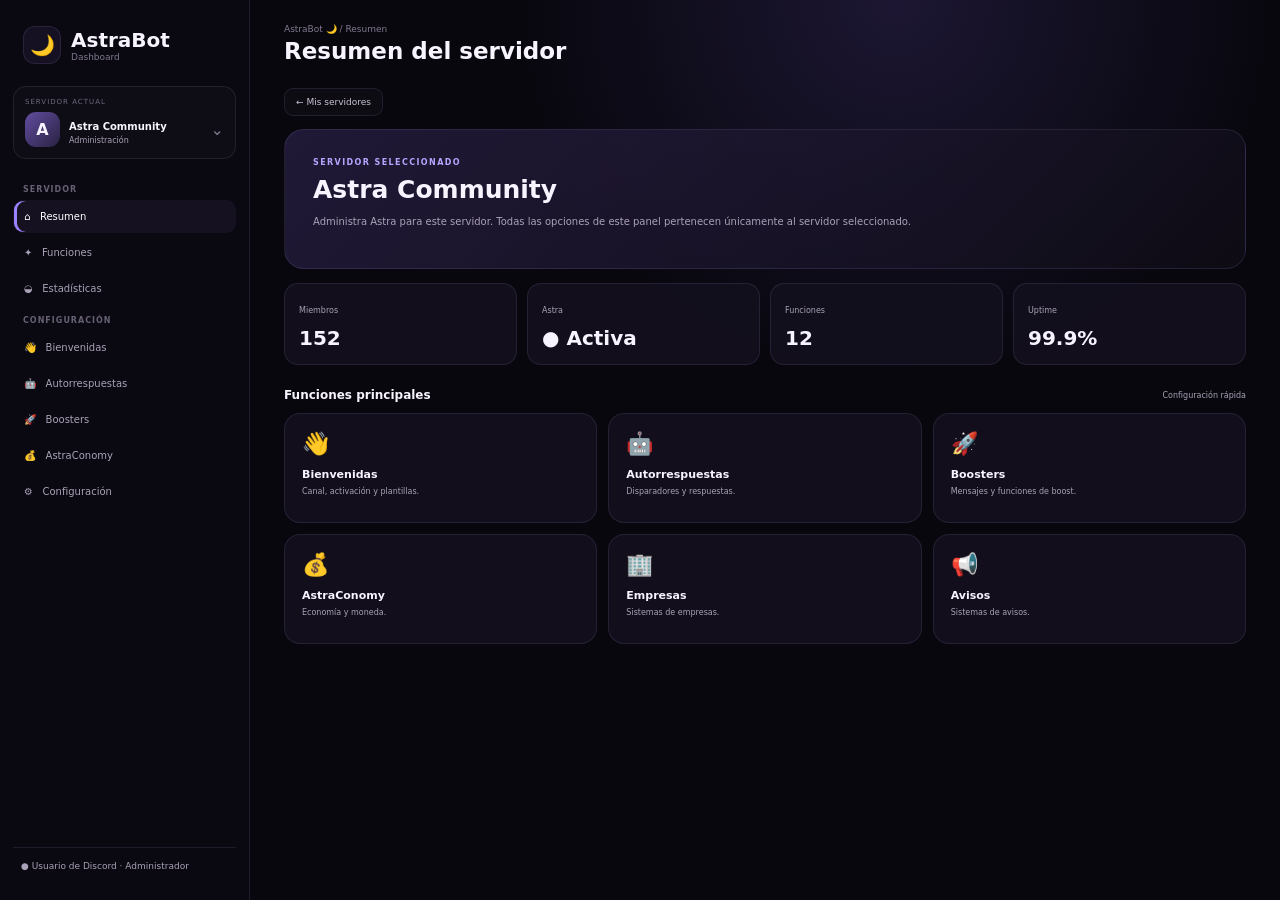
==== dashboard/index.html @ 6c9a5bb7 "feat: improve server selection and navigation flow" ====
<!doctype html><html lang="es"><head><meta charset="utf-8"><meta name="viewport" content="width=device-width,initial-scale=1"><meta name="theme-color" content="#08070e"><title>AstraBot 🌙 — Dashboard</title><style>:root{color-scheme:dark;--bg:#08070e;--panel:#14111fdd;--border:#c7b3ff1c;--text:#f7f3ff;--muted:#aaa2b7;--purple:#9d82ff;--green:#71e6ae}*{box-sizing:border-box}body{margin:0;background:radial-gradient(circle at 70% 0,#8062e52b,transparent 30%),var(--bg);color:var(--text);font-family:Inter,system-ui,sans-serif}button{font:inherit} .app{min-height:100vh}.side{position:fixed;inset:0 auto 0 0;width:250px;padding:18px 13px;background:#0b0913ee;backdrop-filter:blur(24px);border-right:1px solid var(--border);z-index:5}.brand{display:flex;align-items:center;gap:10px;padding:8px 10px 22px;font-size:20px;font-weight:850}.brand i{font-style:normal;width:38px;height:38px;display:grid;place-items:center;border-radius:12px;background:#a88cff13;border:1px solid var(--border)}.brand small{display:block;color:#81798e;font-size:9px;font-weight:500}.selector{padding:11px;border:1px solid var(--border);background:#ffffff05;border-radius:13px;cursor:pointer;margin-bottom:15px}.selector label{display:block;font-size:7px;color:#716a7d;text-transform:uppercase;letter-spacing:1px;margin-bottom:6px}.sel{display:flex;align-items:center;gap:9px}.guild{width:35px;height:35px;border-radius:11px;display:grid;place-items:center;background:linear-gradient(135deg,#624c9f,#292242);font-weight:800}.sel strong{font-size:10px}.sel span{display:block;color:var(--muted);font-size:8px;margin-top:2px}.arrow{margin-left:auto;color:#81798e}.label{padding:11px 10px 6px;color:#686174;font-size:8px;font-weight:800;text-transform:uppercase;letter-spacing:1px}.nav{display:grid;gap:3px}.nav button{width:100%;border:1px solid transparent;background:none;color:#aaa2b7;text-align:left;padding:10px;border-radius:10px;cursor:pointer;font-size:10px}.nav button:hover,.nav button.active{background:#a88cff12;color:white}.nav button.active{box-shadow:inset 3px 0 var(--purple)}.bottom{position:absolute;bottom:16px;left:13px;right:13px;border-top:1px solid var(--border);padding:13px 8px;color:var(--muted);font-size:9px}.main{margin-left:250px;padding:24px 34px 60px;max-width:1400px}.top{display:flex;justify-content:space-between;align-items:center;margin-bottom:24px}.crumb{font-size:9px;color:#81798e;margin-bottom:4px}.top h1{margin:0;font-size:23px}.view{display:none;animation:in .25s ease}.view.active{display:block}@keyframes in{from{opacity:0;transform:translateY(5px)}to{opacity:1;transform:none}}.back{display:inline-flex;align-items:center;gap:6px;background:#ffffff06;border:1px solid var(--border);color:#c9c0d5;border-radius:9px;padding:8px 11px;font-size:9px;cursor:pointer;margin-bottom:13px}.back:hover{background:#a88cff10}.hero{padding:28px;border:1px solid var(--border);border-radius:20px;background:linear-gradient(135deg,#271e42cc,#100d17cc);margin-bottom:14px}.eyebrow{font-size:8px;color:#b7a5ff;font-weight:850;text-transform:uppercase;letter-spacing:1.4px;margin-bottom:8px}.hero h2{margin:0 0 7px;font-size:25px}.hero p,.muted{color:var(--muted);font-size:10px;line-height:1.6}.grid{display:grid;grid-template-columns:repeat(2,1fr);gap:12px}.card{border:1px solid var(--border);background:var(--panel);border-radius:16px;padding:17px}.server-card{transition:.2s}.server-card:hover{transform:translateY(-2px);border-color:#a88cff40}.server-top{display:flex;align-items:center;gap:11px}.server-top .guild{width:50px;height:50px}.server-name{font-size:12px;font-weight:800}.server-meta{font-size:8px;color:var(--muted);margin-top:4px}.status{margin-left:auto;padding:5px 7px;border-radius:7px;font-size:7px;background:#71e6ae12;color:var(--green)}.status.off{background:#ffffff08;color:#8c8495}.actions{display:flex;gap:7px;margin-top:14px}.btn{border:1px solid #a88cff36;background:linear-gradient(135deg,#866be6,#634cc1);color:white;border-radius:9px;padding:9px 12px;font-size:9px;font-weight:800;cursor:pointer}.btn.secondary{background:#ffffff07;border-color:var(--border);color:#d8d1e3}.btn.full{flex:1}.section{margin-top:23px}.section-head{display:flex;justify-content:space-between;align-items:center;margin-bottom:11px}.section-head h3{font-size:12px;margin:0}.section-head span{font-size:8px;color:var(--muted)}.stats{display:grid;grid-template-columns:repeat(4,1fr);gap:10px}.stat{padding:14px;border:1px solid var(--border);border-radius:14px;background:var(--panel)}.stat small{color:var(--muted);font-size:8px}.stat b{display:block;font-size:20px;margin-top:9px}.modules{display:grid;grid-template-columns:repeat(3,1fr);gap:11px}.module{min-height:110px;cursor:pointer}.module:hover{transform:translateY(-2px);border-color:#a88cff40}.module .ico{font-size:22px}.module h3{font-size:11px;margin:12px 0 5px}.module p{font-size:8px;color:var(--muted);line-height:1.5;margin:0}.page{margin-bottom:17px}.page h2{font-size:22px;margin:0 0 5px}.setting{display:grid;grid-template-columns:1fr 1fr;gap:11px}.row{display:flex;justify-content:space-between;gap:12px;align-items:center}.row h3{font-size:10px;margin:0}.row p{font-size:8px;color:var(--muted);margin:4px 0 0}.field{margin-top:13px}.field label{display:block;font-size:7px;color:#847b91;margin-bottom:5px}.input,select,textarea{width:100%;border:1px solid var(--border);background:#0004;color:#eee9f6;border-radius:8px;padding:9px;font-size:9px}.switch{width:36px;height:20px;border:0;border-radius:20px;background:#393442;position:relative;cursor:pointer}.switch:after{content:"";position:absolute;width:14px;height:14px;left:3px;top:3px;border-radius:50%;background:#aaa;transition:.2s}.switch.on{background:#7659d8}.switch.on:after{left:19px;background:#fff}.modal{position:fixed;inset:0;background:#020107bd;backdrop-filter:blur(9px);display:none;place-items:center;padding:18px;z-index:20}.modal.open{display:grid}.dialog{width:min(700px,100%);max-height:85vh;overflow:auto;background:#14111f;border:1px solid var(--border);border-radius:20px;padding:20px;box-shadow:0 30px 100px #000c}.dialog-head{display:flex;justify-content:space-between}.dialog h2{font-size:16px;margin:0}.close{border:0;background:none;color:#aaa;font-size:20px;cursor:pointer}.server-list{display:grid;grid-template-columns:1fr 1fr;gap:9px;margin-top:15px}.option{display:flex;align-items:center;gap:10px;border:1px solid var(--border);background:#ffffff04;border-radius:12px;padding:10px;color:white;cursor:pointer;text-align:left}.option:hover{background:#a88cff0c;border-color:#a88cff40}.option .guild{width:40px;height:40px}.option strong{font-size:9px}.option span{display:block;color:var(--muted);font-size:7px;margin-top:3px}.toast{position:fixed;right:18px;bottom:18px;padding:10px 13px;border-radius:10px;background:#0d1713ed;border:1px solid #71e6ae35;color:#b9f3d5;font-size:9px;display:none;z-index:30}.toast.show{display:block}@media(max-width:850px){.grid,.setting{grid-template-columns:1fr}.modules{grid-template-columns:repeat(2,1fr)}.stats{grid-template-columns:repeat(2,1fr)}}@media(max-width:650px){.side{width:68px}.brand div:last-child,.selector label,.sel div:nth-child(2),.arrow,.label,.nav button{font-size:0}.nav button{height:38px;text-align:center}.brand{justify-content:center}.selector{display:grid;place-items:center}.bottom{font-size:0}.main{margin-left:68px;padding:18px;width:calc(100% - 68px)}.modules,.server-list{grid-template-columns:1fr}.stats{grid-template-columns:1fr 1fr}.top h1{font-size:19px}}@media(max-width:400px){.stats{grid-template-columns:1fr}.server-top{align-items:flex-start}.status{display:none}.actions{flex-direction:column}.btn{width:100%}}</style></head><body><div class="app"><aside class="side"><div class="brand"><i>🌙</i><div>AstraBot<small>Dashboard</small></div></div><div class="selector" onclick="openServers()"><label>Servidor actual</label><div class="sel"><div class="guild" id="sideIcon">A</div><div><strong id="sideName">Astra Community</strong><span>Administración</span></div><div class="arrow">⌄</div></div></div><div class="label">Servidor</div><nav class="nav"><button class="active" data-view="overview">⌂ &nbsp; Resumen</button><button data-view="modules">✦ &nbsp; Funciones</button><button data-view="stats">◒ &nbsp; Estadísticas</button></nav><div class="label">Configuración</div><nav class="nav"><button data-view="welcome">👋 &nbsp; Bienvenidas</button><button data-view="autoreplies">🤖 &nbsp; Autorrespuestas</button><button data-view="boosters">🚀 &nbsp; Boosters</button><button data-view="economy">💰 &nbsp; AstraConomy</button><button data-view="config">⚙️ &nbsp; Configuración</button></nav><div class="bottom">● Usuario de Discord · Administrador</div></aside><main class="main"><header class="top"><div><div class="crumb">AstraBot 🌙 / <span id="crumb">Resumen</span></div><h1 id="heading">Resumen del servidor</h1></div></header><section id="overview" class="view active"><button class="back" onclick="backToServers()">← Mis servidores</button><div class="hero"><div class="eyebrow">Servidor seleccionado</div><h2 id="welcomeName">Astra Community</h2><p>Administra Astra para este servidor. Todas las opciones de este panel pertenecen únicamente al servidor seleccionado.</p></div><div class="stats"><div class="stat"><small>Miembros</small><b id="members">152</b></div><div class="stat"><small>Astra</small><b>● Activa</b></div><div class="stat"><small>Funciones</small><b>12</b></div><div class="stat"><small>Uptime</small><b>99.9%</b></div></div><div class="section"><div class="section-head"><h3>Funciones principales</h3><span>Configuración rápida</span></div><div class="modules"><article class="card module" data-target="welcome"><div class="ico">👋</div><h3>Bienvenidas</h3><p>Canal, activación y plantillas.</p></article><article class="card module" data-target="autoreplies"><div class="ico">🤖</div><h3>Autorrespuestas</h3><p>Disparadores y respuestas.</p></article><article class="card module" data-target="boosters"><div class="ico">🚀</div><h3>Boosters</h3><p>Mensajes y funciones de boost.</p></article><article class="card module" data-target="economy"><div class="ico">💰</div><h3>AstraConomy</h3><p>Economía y moneda.</p></article><article class="card module"><div class="ico">🏢</div><h3>Empresas</h3><p>Sistemas de empresas.</p></article><article class="card module"><div class="ico">📢</div><h3>Avisos</h3><p>Sistemas de avisos.</p></article></div></div></section><section id="modules" class="view"><button class="back" onclick="nav('overview')">← Volver al resumen</button><div class="page"><div class="eyebrow">Servidor</div><h2>Funciones</h2><div class="muted">Selecciona el sistema que quieres administrar.</div></div><div class="modules"><article class="card module" data-target="welcome"><div class="ico">👋</div><h3>Bienvenidas</h3><p>Mensajes y plantillas.</p></article><article class="card module" data-target="autoreplies"><div class="ico">🤖</div><h3>Autorrespuestas</h3><p>Respuestas automáticas.</p></article><article class="card module" data-target="boosters"><div class="ico">🚀</div><h3>Boosters</h3><p>Eventos de boost.</p></article><article class="card module" data-target="economy"><div class="ico">💰</div><h3>AstraConomy</h3><p>Economía.</p></article><article class="card module"><div class="ico">🏢</div><h3>Empresas</h3><p>Próximamente.</p></article><article class="card module"><div class="ico">🎁</div><h3>Objetos</h3><p>Próximamente.</p></article></div></section><section id="stats" class="view"><button class="back" onclick="nav('overview')">← Volver al resumen</button><div class="page"><div class="eyebrow">Analítica</div><h2>Estadísticas</h2><div class="muted">Actividad del servidor seleccionado.</div></div><div class="stats"><div class="stat"><small>Miembros</small><b>152</b></div><div class="stat"><small>Comandos</small><b>4.821</b></div><div class="stat"><small>Monedas</small><b>2.4M</b></div><div class="stat"><small>Uptime</small><b>99.9%</b></div></div></section><section id="welcome" class="view"><button class="back" onclick="nav('overview')">← Volver al resumen</button><div class="page"><div class="eyebrow">Servidor / Bienvenidas</div><h2>👋 Bienvenidas</h2><div class="muted">Configura las bienvenidas de este servidor.</div></div><div class="setting"><div class="card"><div class="row"><div><h3>Sistema de bienvenida</h3><p>Activa o desactiva.</p></div><button class="switch on" data-switch></button></div><div class="field"><label>CANAL</label><select><option>#bienvenidas</option><option>#general</option></select></div></div><div class="card"><div class="row"><div><h3>Plantilla</h3><p>Plantilla activa.</p></div><span class="status">ACTIVA</span></div><div class="field"><label>PLANTILLA</label><select><option>Bienvenida lunar</option><option>Bienvenida elegante</option></select></div></div><div class="card" style="grid-column:1/-1"><div class="row"><div><h3>Mensaje</h3><p>Mensaje de bienvenida.</p></div></div><div class="field"><textarea rows="5">¡Bienvenido {user} a {server}! 🌙</textarea></div><div class="actions"><button class="btn" onclick="toast('✓ Cambios guardados')">Guardar cambios</button></div></div></div></section><section id="autoreplies" class="view"><button class="back" onclick="nav('overview')">← Volver al resumen</button><div class="page"><div class="eyebrow">Servidor / Autorrespuestas</div><h2>🤖 Autorrespuestas</h2><div class="muted">Gestiona respuestas automáticas.</div></div><div class="card"><div class="section-head"><h3>Respuestas</h3><button class="btn" onclick="toast('✓ Nueva autorrespuesta')">+ Nueva</button></div><div class="card">hola → ¡Hola {user}! 🌙 <button class="switch on" data-switch style="float:right"></button></div><div class="card" style="margin-top:7px">astra → 🌙 Astra está aquí <button class="switch on" data-switch style="float:right"></button></div></div></section><section id="boosters" class="view"><button class="back" onclick="nav('overview')">← Volver al resumen</button><div class="page"><div class="eyebrow">Servidor / Boosters</div><h2>🚀 Boosters</h2><div class="muted">Configura las funciones de boosters.</div></div><div class="setting"><div class="card"><div class="row"><div><h3>Sistema</h3><p>Activar boosters.</p></div><button class="switch on" data-switch></button></div><div class="field"><label>CANAL</label><select><option>#boosters</option><option>#general</option></select></div></div><div class="card"><div class="row"><div><h3>Mensajes</h3><p>Avisar cuando alguien boostee.</p></div><button class="switch on" data-switch></button></div></div></div></section><section id="economy" class="view"><button class="back" onclick="nav('overview')">← Volver al resumen</button><div class="page"><div class="eyebrow">Servidor / Economía</div><h2>💰 AstraConomy</h2><div class="muted">Economía del servidor seleccionado.</div></div><div class="stats"><div class="stat"><small>Monedas</small><b>2.4M</b></div><div class="stat"><small>Usuarios</small><b>126</b></div><div class="stat"><small>Empresas</small><b>18</b></div><div class="stat"><small>Mercado</small><b>24</b></div></div><div class="setting" style="margin-top:11px"><div class="card"><div class="row"><div><h3>Economía activa</h3><p>Activa AstraConomy.</p></div><button class="switch on" data-switch></button></div><div class="field"><label>NOMBRE</label><input class="input" value="AstraCoins"></div><div class="field"><label>SÍMBOLO</label><input class="input" value="💰"></div></div></div></section><section id="config" class="view"><button class="back" onclick="nav('overview')">← Volver al resumen</button><div class="page"><div class="eyebrow">Servidor / Configuración</div><h2>⚙️ Configuración</h2><div class="muted">Preferencias administrativas del servidor.</div></div><div class="setting"><div class="card"><h3 style="font-size:10px">Prefijo</h3><div class="field"><label>PREFIJO</label><input class="input" value="ast"></div><div class="actions"><button class="btn" onclick="toast('✓ Guardado')">Guardar</button></div></div><div class="card"><div class="row"><div><h3>Seguridad</h3><p>Solo usuarios autorizados.</p></div><button class="switch on" data-switch></button></div><p class="muted">Nombre, avatar y descripción global de Astra quedan protegidos.</p></div></div></section></main></div><div class="modal" id="modal"><div class="dialog"><div class="dialog-head"><div><div class="eyebrow">Cuenta de Discord</div><h2>Mis servidores</h2></div><button class="close" onclick="closeServers()">×</button></div><p class="muted">Aquí aparecerán los servidores donde tu cuenta tenga permisos suficientes. En la versión real esta lista vendrá de Discord.</p><div class="server-list"><button class="option" onclick="choose('Astra Community','A',152,true)"><div class="guild">A</div><div><strong>Astra Community</strong><span>152 miembros · Astra instalada</span></div></button><button class="option" onclick="choose('Dreamy Night','D',684,true)"><div class="guild">D</div><div><strong>Dreamy Night</strong><span>684 miembros · Astra instalada</span></div></button><button class="option" onclick="choose('Moonlight','🌌',448,false)"><div class="guild">🌌</div><div><strong>Moonlight</strong><span>448 miembros · Astra no instalada</span></div></button><button class="option" onclick="choose('Starlight','S',87,false)"><div class="guild">S</div><div><strong>Starlight</strong><span>87 miembros · Astra no instalada</span></div></button></div></div></div><div class="toast" id="toast"></div><script>const names={overview:'Resumen',modules:'Funciones',stats:'Estadísticas',welcome:'Bienvenidas',autoreplies:'Autorrespuestas',boosters:'Boosters',economy:'AstraConomy',config:'Configuración'};const heads={overview:'Resumen del servidor',modules:'Funciones',stats:'Estadísticas',welcome:'Bienvenidas',autoreplies:'Autorrespuestas',boosters:'Boosters',economy:'AstraConomy',config:'Configuración'};function nav(v){document.querySelectorAll('.view').forEach(x=>x.classList.toggle('active',x.id===v));document.querySelectorAll('.nav button').forEach(x=>x.classList.toggle('active',x.dataset.view===v));document.getElementById('crumb').textContent=names[v];document.getElementById('heading').textContent=heads[v];scrollTo({top:0,behavior:'smooth'})}document.querySelectorAll('.nav button').forEach(b=>b.onclick=()=>nav(b.dataset.view));document.querySelectorAll('.module[data-target]').forEach(b=>b.onclick=()=>nav(b.dataset.target));document.querySelectorAll('[data-switch]').forEach(s=>s.onclick=()=>{s.classList.toggle('on');toast(s.classList.contains('on')?'✓ Activado':'✓ Desactivado')});function openServers(){document.getElementById('modal').classList.add('open')}function closeServers(){document.getElementById('modal').classList.remove('open')}function backToServers(){openServers()}function choose(name,icon,members,installed){if(!installed){toast('⚠ Astra no está instalada en este servidor');return}document.getElementById('sideName').textContent=name;document.getElementById('sideIcon').textContent=icon;document.getElementById('welcomeName').textContent=name;document.getElementById('members').textContent=members;closeServers();nav('overview');toast('✓ '+name+' seleccionado')}function toast(t){const e=document.getElementById('toast');e.textContent=t;e.classList.add('show');clearTimeout(window.tt);window.tt=setTimeout(()=>e.classList.remove('show'),2300)}document.getElementById('modal').onclick=e=>{if(e.target.id==='modal')closeServers()};</script></body></html>
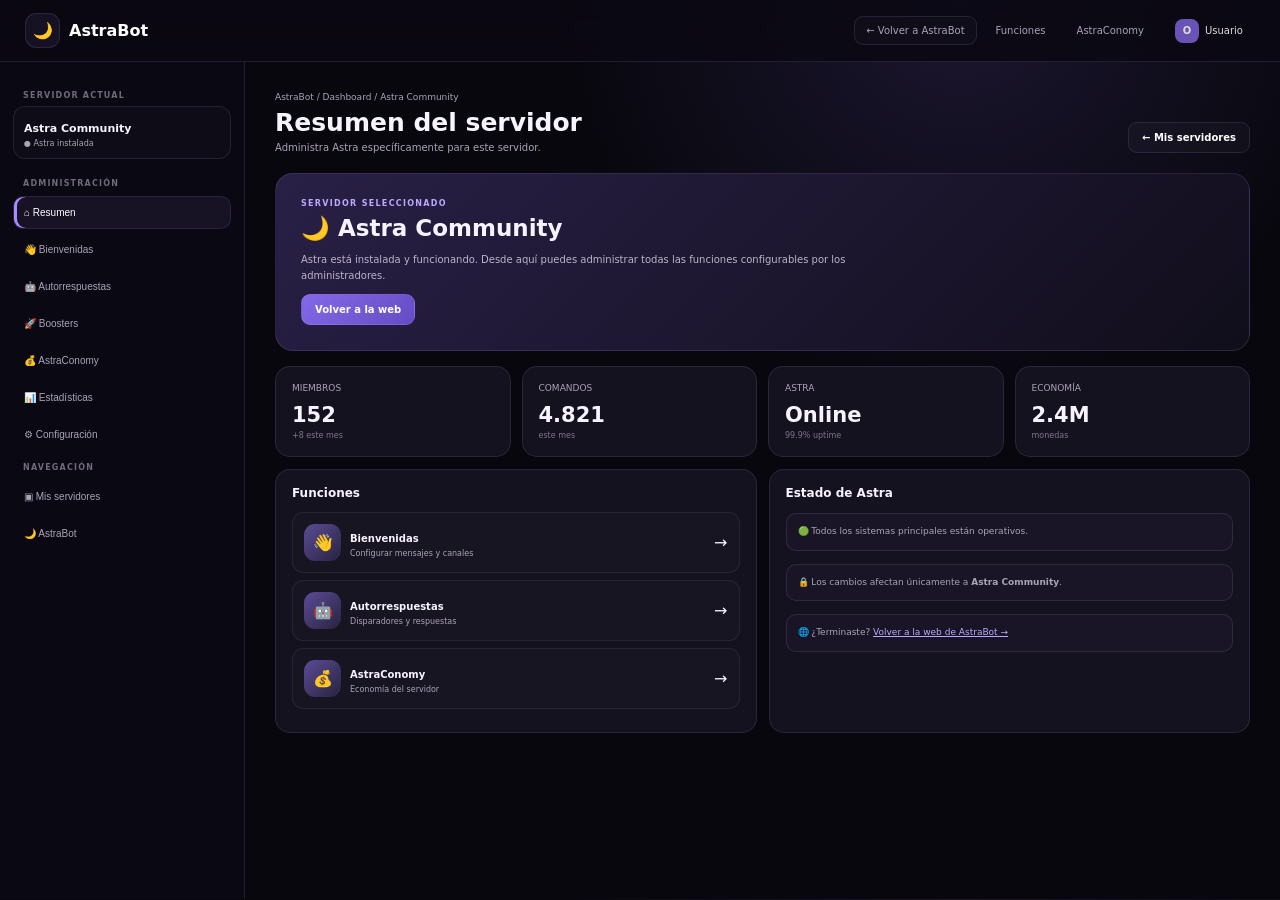
==== commit b461240e: "feat: connect dashboard navigation to Astra website" ====
--- a/dashboard/index.html
+++ b/dashboard/index.html
@@ -1 +1,2 @@
-<!doctype html><html lang="es"><head><meta charset="utf-8"><meta name="viewport" content="width=device-width,initial-scale=1"><meta name="theme-color" content="#08070e"><title>AstraBot 🌙 — Dashboard</title><style>:root{color-scheme:dark;--bg:#08070e;--panel:#14111fdd;--border:#c7b3ff1c;--text:#f7f3ff;--muted:#aaa2b7;--purple:#9d82ff;--green:#71e6ae}*{box-sizing:border-box}body{margin:0;background:radial-gradient(circle at 70% 0,#8062e52b,transparent 30%),var(--bg);color:var(--text);font-family:Inter,system-ui,sans-serif}button{font:inherit} .app{min-height:100vh}.side{position:fixed;inset:0 auto 0 0;width:250px;padding:18px 13px;background:#0b0913ee;backdrop-filter:blur(24px);border-right:1px solid var(--border);z-index:5}.brand{display:flex;align-items:center;gap:10px;padding:8px 10px 22px;font-size:20px;font-weight:850}.brand i{font-style:normal;width:38px;height:38px;display:grid;place-items:center;border-radius:12px;background:#a88cff13;border:1px solid var(--border)}.brand small{display:block;color:#81798e;font-size:9px;font-weight:500}.selector{padding:11px;border:1px solid var(--border);background:#ffffff05;border-radius:13px;cursor:pointer;margin-bottom:15px}.selector label{display:block;font-size:7px;color:#716a7d;text-transform:uppercase;letter-spacing:1px;margin-bottom:6px}.sel{display:flex;align-items:center;gap:9px}.guild{width:35px;height:35px;border-radius:11px;display:grid;place-items:center;background:linear-gradient(135deg,#624c9f,#292242);font-weight:800}.sel strong{font-size:10px}.sel span{display:block;color:var(--muted);font-size:8px;margin-top:2px}.arrow{margin-left:auto;color:#81798e}.label{padding:11px 10px 6px;color:#686174;font-size:8px;font-weight:800;text-transform:uppercase;letter-spacing:1px}.nav{display:grid;gap:3px}.nav button{width:100%;border:1px solid transparent;background:none;color:#aaa2b7;text-align:left;padding:10px;border-radius:10px;cursor:pointer;font-size:10px}.nav button:hover,.nav button.active{background:#a88cff12;color:white}.nav button.active{box-shadow:inset 3px 0 var(--purple)}.bottom{position:absolute;bottom:16px;left:13px;right:13px;border-top:1px solid var(--border);padding:13px 8px;color:var(--muted);font-size:9px}.main{margin-left:250px;padding:24px 34px 60px;max-width:1400px}.top{display:flex;justify-content:space-between;align-items:center;margin-bottom:24px}.crumb{font-size:9px;color:#81798e;margin-bottom:4px}.top h1{margin:0;font-size:23px}.view{display:none;animation:in .25s ease}.view.active{display:block}@keyframes in{from{opacity:0;transform:translateY(5px)}to{opacity:1;transform:none}}.back{display:inline-flex;align-items:center;gap:6px;background:#ffffff06;border:1px solid var(--border);color:#c9c0d5;border-radius:9px;padding:8px 11px;font-size:9px;cursor:pointer;margin-bottom:13px}.back:hover{background:#a88cff10}.hero{padding:28px;border:1px solid var(--border);border-radius:20px;background:linear-gradient(135deg,#271e42cc,#100d17cc);margin-bottom:14px}.eyebrow{font-size:8px;color:#b7a5ff;font-weight:850;text-transform:uppercase;letter-spacing:1.4px;margin-bottom:8px}.hero h2{margin:0 0 7px;font-size:25px}.hero p,.muted{color:var(--muted);font-size:10px;line-height:1.6}.grid{display:grid;grid-template-columns:repeat(2,1fr);gap:12px}.card{border:1px solid var(--border);background:var(--panel);border-radius:16px;padding:17px}.server-card{transition:.2s}.server-card:hover{transform:translateY(-2px);border-color:#a88cff40}.server-top{display:flex;align-items:center;gap:11px}.server-top .guild{width:50px;height:50px}.server-name{font-size:12px;font-weight:800}.server-meta{font-size:8px;color:var(--muted);margin-top:4px}.status{margin-left:auto;padding:5px 7px;border-radius:7px;font-size:7px;background:#71e6ae12;color:var(--green)}.status.off{background:#ffffff08;color:#8c8495}.actions{display:flex;gap:7px;margin-top:14px}.btn{border:1px solid #a88cff36;background:linear-gradient(135deg,#866be6,#634cc1);color:white;border-radius:9px;padding:9px 12px;font-size:9px;font-weight:800;cursor:pointer}.btn.secondary{background:#ffffff07;border-color:var(--border);color:#d8d1e3}.btn.full{flex:1}.section{margin-top:23px}.section-head{display:flex;justify-content:space-between;align-items:center;margin-bottom:11px}.section-head h3{font-size:12px;margin:0}.section-head span{font-size:8px;color:var(--muted)}.stats{display:grid;grid-template-columns:repeat(4,1fr);gap:10px}.stat{padding:14px;border:1px solid var(--border);border-radius:14px;background:var(--panel)}.stat small{color:var(--muted);font-size:8px}.stat b{display:block;font-size:20px;margin-top:9px}.modules{display:grid;grid-template-columns:repeat(3,1fr);gap:11px}.module{min-height:110px;cursor:pointer}.module:hover{transform:translateY(-2px);border-color:#a88cff40}.module .ico{font-size:22px}.module h3{font-size:11px;margin:12px 0 5px}.module p{font-size:8px;color:var(--muted);line-height:1.5;margin:0}.page{margin-bottom:17px}.page h2{font-size:22px;margin:0 0 5px}.setting{display:grid;grid-template-columns:1fr 1fr;gap:11px}.row{display:flex;justify-content:space-between;gap:12px;align-items:center}.row h3{font-size:10px;margin:0}.row p{font-size:8px;color:var(--muted);margin:4px 0 0}.field{margin-top:13px}.field label{display:block;font-size:7px;color:#847b91;margin-bottom:5px}.input,select,textarea{width:100%;border:1px solid var(--border);background:#0004;color:#eee9f6;border-radius:8px;padding:9px;font-size:9px}.switch{width:36px;height:20px;border:0;border-radius:20px;background:#393442;position:relative;cursor:pointer}.switch:after{content:"";position:absolute;width:14px;height:14px;left:3px;top:3px;border-radius:50%;background:#aaa;transition:.2s}.switch.on{background:#7659d8}.switch.on:after{left:19px;background:#fff}.modal{position:fixed;inset:0;background:#020107bd;backdrop-filter:blur(9px);display:none;place-items:center;padding:18px;z-index:20}.modal.open{display:grid}.dialog{width:min(700px,100%);max-height:85vh;overflow:auto;background:#14111f;border:1px solid var(--border);border-radius:20px;padding:20px;box-shadow:0 30px 100px #000c}.dialog-head{display:flex;justify-content:space-between}.dialog h2{font-size:16px;margin:0}.close{border:0;background:none;color:#aaa;font-size:20px;cursor:pointer}.server-list{display:grid;grid-template-columns:1fr 1fr;gap:9px;margin-top:15px}.option{display:flex;align-items:center;gap:10px;border:1px solid var(--border);background:#ffffff04;border-radius:12px;padding:10px;color:white;cursor:pointer;text-align:left}.option:hover{background:#a88cff0c;border-color:#a88cff40}.option .guild{width:40px;height:40px}.option strong{font-size:9px}.option span{display:block;color:var(--muted);font-size:7px;margin-top:3px}.toast{position:fixed;right:18px;bottom:18px;padding:10px 13px;border-radius:10px;background:#0d1713ed;border:1px solid #71e6ae35;color:#b9f3d5;font-size:9px;display:none;z-index:30}.toast.show{display:block}@media(max-width:850px){.grid,.setting{grid-template-columns:1fr}.modules{grid-template-columns:repeat(2,1fr)}.stats{grid-template-columns:repeat(2,1fr)}}@media(max-width:650px){.side{width:68px}.brand div:last-child,.selector label,.sel div:nth-child(2),.arrow,.label,.nav button{font-size:0}.nav button{height:38px;text-align:center}.brand{justify-content:center}.selector{display:grid;place-items:center}.bottom{font-size:0}.main{margin-left:68px;padding:18px;width:calc(100% - 68px)}.modules,.server-list{grid-template-columns:1fr}.stats{grid-template-columns:1fr 1fr}.top h1{font-size:19px}}@media(max-width:400px){.stats{grid-template-columns:1fr}.server-top{align-items:flex-start}.status{display:none}.actions{flex-direction:column}.btn{width:100%}}</style></head><body><div class="app"><aside class="side"><div class="brand"><i>🌙</i><div>AstraBot<small>Dashboard</small></div></div><div class="selector" onclick="openServers()"><label>Servidor actual</label><div class="sel"><div class="guild" id="sideIcon">A</div><div><strong id="sideName">Astra Community</strong><span>Administración</span></div><div class="arrow">⌄</div></div></div><div class="label">Servidor</div><nav class="nav"><button class="active" data-view="overview">⌂ &nbsp; Resumen</button><button data-view="modules">✦ &nbsp; Funciones</button><button data-view="stats">◒ &nbsp; Estadísticas</button></nav><div class="label">Configuración</div><nav class="nav"><button data-view="welcome">👋 &nbsp; Bienvenidas</button><button data-view="autoreplies">🤖 &nbsp; Autorrespuestas</button><button data-view="boosters">🚀 &nbsp; Boosters</button><button data-view="economy">💰 &nbsp; AstraConomy</button><button data-view="config">⚙️ &nbsp; Configuración</button></nav><div class="bottom">● Usuario de Discord · Administrador</div></aside><main class="main"><header class="top"><div><div class="crumb">AstraBot 🌙 / <span id="crumb">Resumen</span></div><h1 id="heading">Resumen del servidor</h1></div></header><section id="overview" class="view active"><button class="back" onclick="backToServers()">← Mis servidores</button><div class="hero"><div class="eyebrow">Servidor seleccionado</div><h2 id="welcomeName">Astra Community</h2><p>Administra Astra para este servidor. Todas las opciones de este panel pertenecen únicamente al servidor seleccionado.</p></div><div class="stats"><div class="stat"><small>Miembros</small><b id="members">152</b></div><div class="stat"><small>Astra</small><b>● Activa</b></div><div class="stat"><small>Funciones</small><b>12</b></div><div class="stat"><small>Uptime</small><b>99.9%</b></div></div><div class="section"><div class="section-head"><h3>Funciones principales</h3><span>Configuración rápida</span></div><div class="modules"><article class="card module" data-target="welcome"><div class="ico">👋</div><h3>Bienvenidas</h3><p>Canal, activación y plantillas.</p></article><article class="card module" data-target="autoreplies"><div class="ico">🤖</div><h3>Autorrespuestas</h3><p>Disparadores y respuestas.</p></article><article class="card module" data-target="boosters"><div class="ico">🚀</div><h3>Boosters</h3><p>Mensajes y funciones de boost.</p></article><article class="card module" data-target="economy"><div class="ico">💰</div><h3>AstraConomy</h3><p>Economía y moneda.</p></article><article class="card module"><div class="ico">🏢</div><h3>Empresas</h3><p>Sistemas de empresas.</p></article><article class="card module"><div class="ico">📢</div><h3>Avisos</h3><p>Sistemas de avisos.</p></article></div></div></section><section id="modules" class="view"><button class="back" onclick="nav('overview')">← Volver al resumen</button><div class="page"><div class="eyebrow">Servidor</div><h2>Funciones</h2><div class="muted">Selecciona el sistema que quieres administrar.</div></div><div class="modules"><article class="card module" data-target="welcome"><div class="ico">👋</div><h3>Bienvenidas</h3><p>Mensajes y plantillas.</p></article><article class="card module" data-target="autoreplies"><div class="ico">🤖</div><h3>Autorrespuestas</h3><p>Respuestas automáticas.</p></article><article class="card module" data-target="boosters"><div class="ico">🚀</div><h3>Boosters</h3><p>Eventos de boost.</p></article><article class="card module" data-target="economy"><div class="ico">💰</div><h3>AstraConomy</h3><p>Economía.</p></article><article class="card module"><div class="ico">🏢</div><h3>Empresas</h3><p>Próximamente.</p></article><article class="card module"><div class="ico">🎁</div><h3>Objetos</h3><p>Próximamente.</p></article></div></section><section id="stats" class="view"><button class="back" onclick="nav('overview')">← Volver al resumen</button><div class="page"><div class="eyebrow">Analítica</div><h2>Estadísticas</h2><div class="muted">Actividad del servidor seleccionado.</div></div><div class="stats"><div class="stat"><small>Miembros</small><b>152</b></div><div class="stat"><small>Comandos</small><b>4.821</b></div><div class="stat"><small>Monedas</small><b>2.4M</b></div><div class="stat"><small>Uptime</small><b>99.9%</b></div></div></section><section id="welcome" class="view"><button class="back" onclick="nav('overview')">← Volver al resumen</button><div class="page"><div class="eyebrow">Servidor / Bienvenidas</div><h2>👋 Bienvenidas</h2><div class="muted">Configura las bienvenidas de este servidor.</div></div><div class="setting"><div class="card"><div class="row"><div><h3>Sistema de bienvenida</h3><p>Activa o desactiva.</p></div><button class="switch on" data-switch></button></div><div class="field"><label>CANAL</label><select><option>#bienvenidas</option><option>#general</option></select></div></div><div class="card"><div class="row"><div><h3>Plantilla</h3><p>Plantilla activa.</p></div><span class="status">ACTIVA</span></div><div class="field"><label>PLANTILLA</label><select><option>Bienvenida lunar</option><option>Bienvenida elegante</option></select></div></div><div class="card" style="grid-column:1/-1"><div class="row"><div><h3>Mensaje</h3><p>Mensaje de bienvenida.</p></div></div><div class="field"><textarea rows="5">¡Bienvenido {user} a {server}! 🌙</textarea></div><div class="actions"><button class="btn" onclick="toast('✓ Cambios guardados')">Guardar cambios</button></div></div></div></section><section id="autoreplies" class="view"><button class="back" onclick="nav('overview')">← Volver al resumen</button><div class="page"><div class="eyebrow">Servidor / Autorrespuestas</div><h2>🤖 Autorrespuestas</h2><div class="muted">Gestiona respuestas automáticas.</div></div><div class="card"><div class="section-head"><h3>Respuestas</h3><button class="btn" onclick="toast('✓ Nueva autorrespuesta')">+ Nueva</button></div><div class="card">hola → ¡Hola {user}! 🌙 <button class="switch on" data-switch style="float:right"></button></div><div class="card" style="margin-top:7px">astra → 🌙 Astra está aquí <button class="switch on" data-switch style="float:right"></button></div></div></section><section id="boosters" class="view"><button class="back" onclick="nav('overview')">← Volver al resumen</button><div class="page"><div class="eyebrow">Servidor / Boosters</div><h2>🚀 Boosters</h2><div class="muted">Configura las funciones de boosters.</div></div><div class="setting"><div class="card"><div class="row"><div><h3>Sistema</h3><p>Activar boosters.</p></div><button class="switch on" data-switch></button></div><div class="field"><label>CANAL</label><select><option>#boosters</option><option>#general</option></select></div></div><div class="card"><div class="row"><div><h3>Mensajes</h3><p>Avisar cuando alguien boostee.</p></div><button class="switch on" data-switch></button></div></div></div></section><section id="economy" class="view"><button class="back" onclick="nav('overview')">← Volver al resumen</button><div class="page"><div class="eyebrow">Servidor / Economía</div><h2>💰 AstraConomy</h2><div class="muted">Economía del servidor seleccionado.</div></div><div class="stats"><div class="stat"><small>Monedas</small><b>2.4M</b></div><div class="stat"><small>Usuarios</small><b>126</b></div><div class="stat"><small>Empresas</small><b>18</b></div><div class="stat"><small>Mercado</small><b>24</b></div></div><div class="setting" style="margin-top:11px"><div class="card"><div class="row"><div><h3>Economía activa</h3><p>Activa AstraConomy.</p></div><button class="switch on" data-switch></button></div><div class="field"><label>NOMBRE</label><input class="input" value="AstraCoins"></div><div class="field"><label>SÍMBOLO</label><input class="input" value="💰"></div></div></div></section><section id="config" class="view"><button class="back" onclick="nav('overview')">← Volver al resumen</button><div class="page"><div class="eyebrow">Servidor / Configuración</div><h2>⚙️ Configuración</h2><div class="muted">Preferencias administrativas del servidor.</div></div><div class="setting"><div class="card"><h3 style="font-size:10px">Prefijo</h3><div class="field"><label>PREFIJO</label><input class="input" value="ast"></div><div class="actions"><button class="btn" onclick="toast('✓ Guardado')">Guardar</button></div></div><div class="card"><div class="row"><div><h3>Seguridad</h3><p>Solo usuarios autorizados.</p></div><button class="switch on" data-switch></button></div><p class="muted">Nombre, avatar y descripción global de Astra quedan protegidos.</p></div></div></section></main></div><div class="modal" id="modal"><div class="dialog"><div class="dialog-head"><div><div class="eyebrow">Cuenta de Discord</div><h2>Mis servidores</h2></div><button class="close" onclick="closeServers()">×</button></div><p class="muted">Aquí aparecerán los servidores donde tu cuenta tenga permisos suficientes. En la versión real esta lista vendrá de Discord.</p><div class="server-list"><button class="option" onclick="choose('Astra Community','A',152,true)"><div class="guild">A</div><div><strong>Astra Community</strong><span>152 miembros · Astra instalada</span></div></button><button class="option" onclick="choose('Dreamy Night','D',684,true)"><div class="guild">D</div><div><strong>Dreamy Night</strong><span>684 miembros · Astra instalada</span></div></button><button class="option" onclick="choose('Moonlight','🌌',448,false)"><div class="guild">🌌</div><div><strong>Moonlight</strong><span>448 miembros · Astra no instalada</span></div></button><button class="option" onclick="choose('Starlight','S',87,false)"><div class="guild">S</div><div><strong>Starlight</strong><span>87 miembros · Astra no instalada</span></div></button></div></div></div><div class="toast" id="toast"></div><script>const names={overview:'Resumen',modules:'Funciones',stats:'Estadísticas',welcome:'Bienvenidas',autoreplies:'Autorrespuestas',boosters:'Boosters',economy:'AstraConomy',config:'Configuración'};const heads={overview:'Resumen del servidor',modules:'Funciones',stats:'Estadísticas',welcome:'Bienvenidas',autoreplies:'Autorrespuestas',boosters:'Boosters',economy:'AstraConomy',config:'Configuración'};function nav(v){document.querySelectorAll('.view').forEach(x=>x.classList.toggle('active',x.id===v));document.querySelectorAll('.nav button').forEach(x=>x.classList.toggle('active',x.dataset.view===v));document.getElementById('crumb').textContent=names[v];document.getElementById('heading').textContent=heads[v];scrollTo({top:0,behavior:'smooth'})}document.querySelectorAll('.nav button').forEach(b=>b.onclick=()=>nav(b.dataset.view));document.querySelectorAll('.module[data-target]').forEach(b=>b.onclick=()=>nav(b.dataset.target));document.querySelectorAll('[data-switch]').forEach(s=>s.onclick=()=>{s.classList.toggle('on');toast(s.classList.contains('on')?'✓ Activado':'✓ Desactivado')});function openServers(){document.getElementById('modal').classList.add('open')}function closeServers(){document.getElementById('modal').classList.remove('open')}function backToServers(){openServers()}function choose(name,icon,members,installed){if(!installed){toast('⚠ Astra no está instalada en este servidor');return}document.getElementById('sideName').textContent=name;document.getElementById('sideIcon').textContent=icon;document.getElementById('welcomeName').textContent=name;document.getElementById('members').textContent=members;closeServers();nav('overview');toast('✓ '+name+' seleccionado')}function toast(t){const e=document.getElementById('toast');e.textContent=t;e.classList.add('show');clearTimeout(window.tt);window.tt=setTimeout(()=>e.classList.remove('show'),2300)}document.getElementById('modal').onclick=e=>{if(e.target.id==='modal')closeServers()};</script></body></html>+<!doctype html><html lang="es"><head><meta charset="utf-8"><meta name="viewport" content="width=device-width,initial-scale=1"><title>AstraBot 🌙 — Dashboard</title><style>:root{color-scheme:dark;--bg:#08070e;--p:#15121f;--b:#c4adff20;--t:#f7f3ff;--m:#aaa2b7;--a:#a88cff;--g:#71e6ae}*{box-sizing:border-box}body{margin:0;background:radial-gradient(circle at 75% 0,#8064d62b,transparent 30%),var(--bg);color:var(--t);font-family:Inter,system-ui,sans-serif}.top{position:sticky;top:0;z-index:20;height:62px;display:flex;align-items:center;justify-content:space-between;padding:0 25px;border-bottom:1px solid var(--b);background:#0b0913dd;backdrop-filter:blur(22px)}.brand{display:flex;align-items:center;gap:9px;font-weight:850;text-decoration:none;color:white}.brand i{width:35px;height:35px;display:grid;place-items:center;border-radius:11px;background:#a88cff14;border:1px solid var(--b);font-style:normal}.toplinks{display:flex;align-items:center;gap:7px}.toplinks a,.user{padding:8px 11px;border:1px solid transparent;border-radius:9px;color:var(--m);font-size:10px;text-decoration:none}.toplinks a:hover{background:#a88cff10;color:#fff}.back{border-color:var(--b)!important;background:#ffffff05}.user{color:#ddd}.avatar{display:inline-grid;place-items:center;width:24px;height:24px;border-radius:8px;background:#6953b5;margin-right:6px;vertical-align:middle}.layout{display:flex;min-height:calc(100vh - 63px)}.side{width:245px;padding:19px 13px;border-right:1px solid var(--b);background:#0b0913cc;flex:none}.label{padding:10px 10px 6px;color:#716a7d;font-size:8px;font-weight:850;text-transform:uppercase;letter-spacing:1.2px}.serverbox{padding:10px;border:1px solid var(--b);background:#ffffff05;border-radius:12px;margin-bottom:10px}.serverbox strong{font-size:11px}.serverbox span{display:block;color:var(--m);font-size:8px;margin-top:3px}.nav button{width:100%;border:1px solid transparent;background:transparent;color:#aaa4b7;text-align:left;padding:10px;border-radius:10px;cursor:pointer;font-size:10px;margin:2px 0}.nav button:hover{background:#a88cff0d;color:#fff}.nav button.active{background:#a88cff15;border-color:#a88cff20;color:#fff;box-shadow:inset 3px 0 var(--a)}.main{flex:1;padding:30px;max-width:1200px}.crumb{color:var(--m);font-size:9px;margin-bottom:6px}.title{display:flex;justify-content:space-between;align-items:end;gap:15px;margin-bottom:20px}.title h1{font-size:25px;margin:0}.title p{color:var(--m);font-size:10px;margin:5px 0 0}.btn{border:1px solid #a88cff35;background:linear-gradient(135deg,#8469e7,#654cc4);color:#fff;border-radius:9px;padding:9px 13px;font-size:10px;font-weight:800;cursor:pointer;text-decoration:none;display:inline-block}.btn.secondary{background:#ffffff07;border-color:var(--b)}.hero{padding:25px;border:1px solid var(--b);border-radius:18px;background:linear-gradient(135deg,#292046,#110e1b);margin-bottom:15px}.ey{color:#bba8ff;font-size:8px;text-transform:uppercase;letter-spacing:1.3px;font-weight:850}.hero h2{font-size:23px;margin:7px 0}.hero p{color:#bcb4c8;font-size:10px;line-height:1.6;max-width:620px}.cards{display:grid;grid-template-columns:repeat(4,1fr);gap:11px}.card{border:1px solid var(--b);background:var(--p);border-radius:15px;padding:16px}.stat{color:var(--m);font-size:9px}.value{font-size:21px;font-weight:850;margin-top:10px}.sub{color:#7e768b;font-size:8px;margin-top:4px}.grid{display:grid;grid-template-columns:1fr 1fr;gap:12px;margin-top:12px}.section h3{font-size:12px;margin:0 0 12px}.server{display:flex;align-items:center;justify-content:space-between;padding:11px;border:1px solid #fff1;background:#ffffff04;border-radius:11px;margin:7px 0}.servermain{display:flex;gap:9px;align-items:center}.si{width:37px;height:37px;border-radius:11px;display:grid;place-items:center;background:linear-gradient(135deg,#5b4c96,#29233f);font-weight:800}.server strong{font-size:10px}.server small{display:block;color:var(--m);font-size:8px;margin-top:3px}.tag{font-size:8px;color:var(--g);background:#71e6ae12;padding:5px 7px;border-radius:7px}.view{display:none}.view.active{display:block}.backrow{margin-bottom:17px}.backlink{color:#b9a6ff;font-size:9px;text-decoration:none}.modulegrid{display:grid;grid-template-columns:repeat(3,1fr);gap:11px}.module{min-height:120px;cursor:pointer}.module .ico{font-size:23px;margin-bottom:13px}.module h3{font-size:12px;margin:0 0 5px}.module p{color:var(--m);font-size:9px;line-height:1.5;margin:0}.notice{margin-top:13px;padding:11px;border:1px solid var(--b);background:#a88cff08;border-radius:10px;color:var(--m);font-size:9px;line-height:1.5}@media(max-width:800px){.side{width:70px}.side .label,.serverbox span,.serverbox strong,.nav button span{display:none}.serverbox{text-align:center}.main{padding:18px}.cards{grid-template-columns:repeat(2,1fr)}.modulegrid,.grid{grid-template-columns:1fr}.toplinks a:not(.back){display:none}.title{align-items:flex-start;flex-direction:column}}@media(max-width:480px){.cards{grid-template-columns:1fr}.top{padding:0 12px}}
+</style></head><body><header class="top"><a class="brand" href="../"><i>🌙</i>AstraBot</a><div class="toplinks"><a class="back" href="../">← Volver a AstraBot</a><a href="../#features">Funciones</a><a href="../#about">AstraConomy</a><span class="user"><b class="avatar">O</b>Usuario</span></div></header><div class="layout"><aside class="side"><div class="label">Servidor actual</div><div class="serverbox"><strong id="currentServer">Astra Community</strong><span>● Astra instalada</span></div><div class="label">Administración</div><nav class="nav"><button class="active" data-v="overview"><span>⌂ </span>Resumen</button><button data-v="welcome"><span>👋 </span>Bienvenidas</button><button data-v="auto"><span>🤖 </span>Autorrespuestas</button><button data-v="boost"><span>🚀 </span>Boosters</button><button data-v="eco"><span>💰 </span>AstraConomy</button><button data-v="stats"><span>📊 </span>Estadísticas</button><button data-v="config"><span>⚙ </span>Configuración</button></nav><div class="label">Navegación</div><nav class="nav"><button data-v="servers"><span>▣ </span>Mis servidores</button><button onclick="location.href='../'">🌙 AstraBot</button></nav></aside><main class="main"><section id="overview" class="view active"><div class="crumb">AstraBot / Dashboard / Astra Community</div><div class="title"><div><h1>Resumen del servidor</h1><p>Administra Astra específicamente para este servidor.</p></div><a class="btn secondary" href="servers.html">← Mis servidores</a></div><div class="hero"><div class="ey">Servidor seleccionado</div><h2>🌙 Astra Community</h2><p>Astra está instalada y funcionando. Desde aquí puedes administrar todas las funciones configurables por los administradores.</p><a class="btn" href="../">Volver a la web</a></div><div class="cards"><div class="card"><div class="stat">MIEMBROS</div><div class="value">152</div><div class="sub">+8 este mes</div></div><div class="card"><div class="stat">COMANDOS</div><div class="value">4.821</div><div class="sub">este mes</div></div><div class="card"><div class="stat">ASTRA</div><div class="value">Online</div><div class="sub">99.9% uptime</div></div><div class="card"><div class="stat">ECONOMÍA</div><div class="value">2.4M</div><div class="sub">monedas</div></div></div><div class="grid"><div class="card section"><h3>Funciones</h3><div class="server" onclick="go('welcome')"><div class="servermain"><div class="si">👋</div><div><strong>Bienvenidas</strong><small>Configurar mensajes y canales</small></div></div><span>→</span></div><div class="server" onclick="go('auto')"><div class="servermain"><div class="si">🤖</div><div><strong>Autorrespuestas</strong><small>Disparadores y respuestas</small></div></div><span>→</span></div><div class="server" onclick="go('eco')"><div class="servermain"><div class="si">💰</div><div><strong>AstraConomy</strong><small>Economía del servidor</small></div></div><span>→</span></div></div><div class="card section"><h3>Estado de Astra</h3><div class="notice">🟢 Todos los sistemas principales están operativos.</div><div class="notice">🔒 Los cambios afectan únicamente a <b>Astra Community</b>.</div><div class="notice">🌐 ¿Terminaste? <a href="../" style="color:#bba8ff">Volver a la web de AstraBot →</a></div></div></div></section><section id="servers" class="view"><div class="backrow"><a class="backlink" href="#" onclick="go('overview');return false">← Volver al servidor</a></div><div class="title"><div><h1>Mis servidores</h1><p>Selecciona el servidor que quieres administrar.</p></div><a class="btn secondary" href="../">← Volver a AstraBot</a></div><div class="card"><div class="server"><div class="servermain"><div class="si">A</div><div><strong>Astra Community</strong><small>152 miembros · Administrador</small></div></div><a class="btn" href="#" onclick="selectServer('Astra Community');return false">Administrar</a></div><div class="server"><div class="servermain"><div class="si">D</div><div><strong>Dreamy Night</strong><small>684 miembros · Administrador</small></div></div><a class="btn" href="#" onclick="selectServer('Dreamy Night');return false">Administrar</a></div><div class="server"><div class="servermain"><div class="si">🌌</div><div><strong>Moonlight</strong><small>448 miembros · Astra no instalada</small></div></div><a class="btn secondary" href="#" onclick="toast('Astra todavía no está instalada en este servidor');return false">Añadir Astra</a></div></div></section><section id="module" class="view"><div class="backrow"><a class="backlink" href="#" onclick="go('overview');return false">← Volver al resumen</a></div><div class="title"><div><h1 id="moduleTitle">Función</h1><p>Configuración del servidor seleccionado.</p></div><a class="btn secondary" href="../">← Volver a AstraBot</a></div><div class="card"><div class="ey">Panel de configuración</div><h2 id="moduleIcon">🌙</h2><div class="notice">Esta pantalla es parte del diseño visual. En la siguiente fase conectaremos cada control con la configuración real de Astra.</div></div></section></main></div><div id="toast" style="position:fixed;right:20px;bottom:20px;padding:11px 14px;border:1px solid #71e6ae33;background:#0e1714ed;color:#b9f3d5;border-radius:10px;font-size:9px;display:none"></div><script>const data={welcome:['👋','Bienvenidas'],auto:['🤖','Autorrespuestas'],boost:['🚀','Boosters'],eco:['💰','AstraConomy'],stats:['📊','Estadísticas'],config:['⚙️','Configuración']};function go(v){document.querySelectorAll('.view').forEach(x=>x.classList.remove('active'));document.querySelectorAll('.nav button').forEach(x=>x.classList.remove('active'));if(v==='servers'){document.getElementById('servers').classList.add('active');return}if(v==='overview'){document.getElementById('overview').classList.add('active');document.querySelector('[data-v=overview]').classList.add('active');return}if(data[v]){document.getElementById('module').classList.add('active');document.getElementById('moduleTitle').textContent=data[v][1];document.getElementById('moduleIcon').textContent=data[v][0];const b=document.querySelector('[data-v='+v+']');if(b)b.classList.add('active')}}document.querySelectorAll('.nav button[data-v]').forEach(b=>b.onclick=()=>go(b.dataset.v));function selectServer(n){document.getElementById('currentServer').textContent=n;go('overview');toast('✓ '+n+' seleccionado')}function toast(t){const e=document.getElementById('toast');e.textContent=t;e.style.display='block';clearTimeout(window.tt);window.tt=setTimeout(()=>e.style.display='none',2200)}</script></body></html>
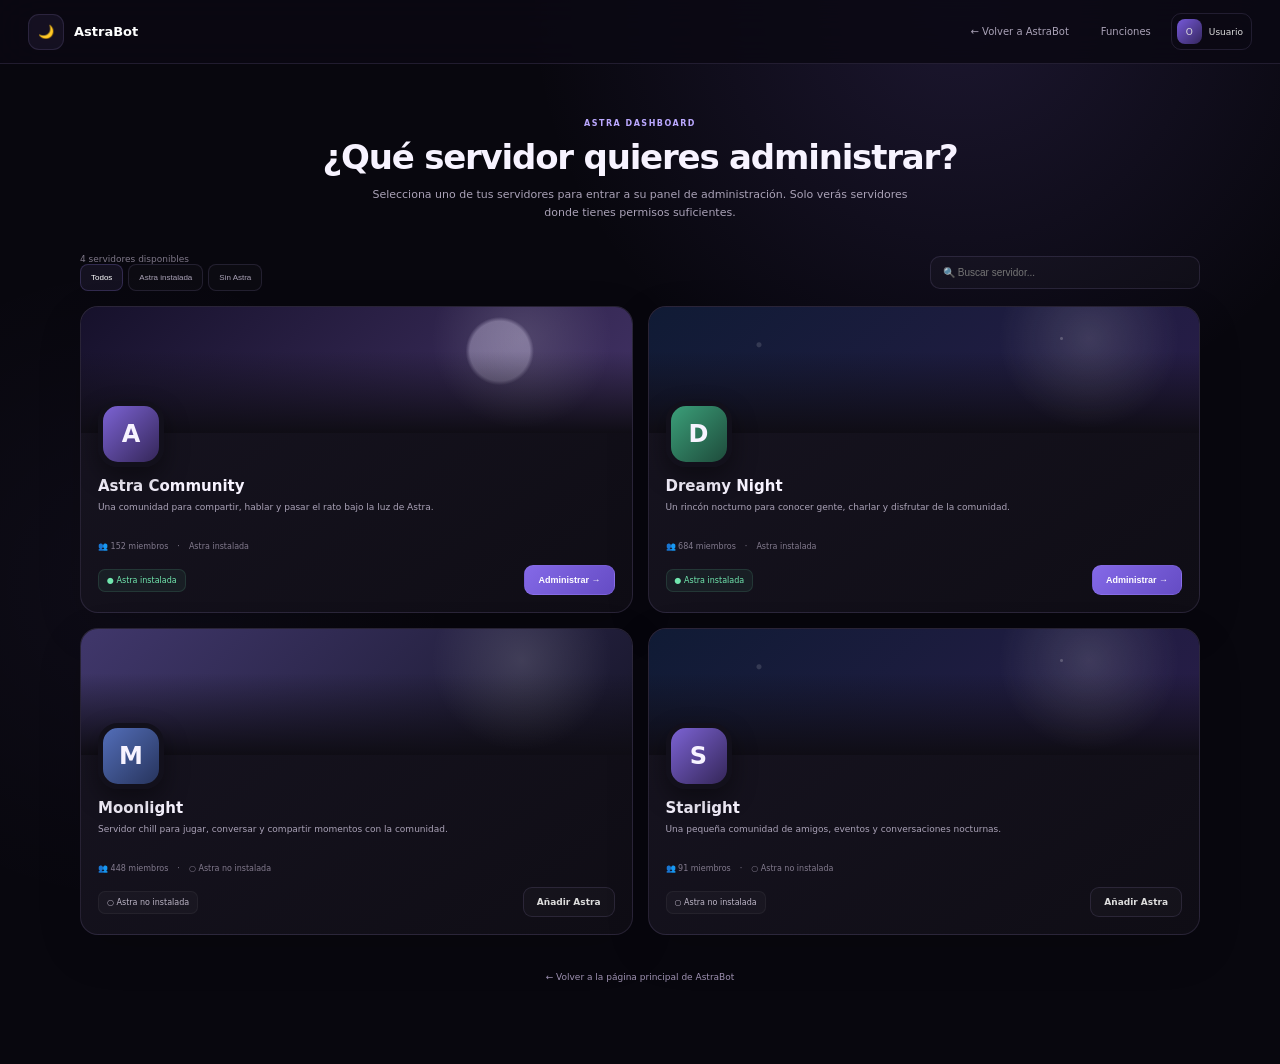
==== commit 1980a0aa: "feat: add modern server picker with banners avatars and descriptions" ====
--- a/dashboard/index.html
+++ b/dashboard/index.html
@@ -1,2 +1,2 @@
-<!doctype html><html lang="es"><head><meta charset="utf-8"><meta name="viewport" content="width=device-width,initial-scale=1"><title>AstraBot 🌙 — Dashboard</title><style>:root{color-scheme:dark;--bg:#08070e;--p:#15121f;--b:#c4adff20;--t:#f7f3ff;--m:#aaa2b7;--a:#a88cff;--g:#71e6ae}*{box-sizing:border-box}body{margin:0;background:radial-gradient(circle at 75% 0,#8064d62b,transparent 30%),var(--bg);color:var(--t);font-family:Inter,system-ui,sans-serif}.top{position:sticky;top:0;z-index:20;height:62px;display:flex;align-items:center;justify-content:space-between;padding:0 25px;border-bottom:1px solid var(--b);background:#0b0913dd;backdrop-filter:blur(22px)}.brand{display:flex;align-items:center;gap:9px;font-weight:850;text-decoration:none;color:white}.brand i{width:35px;height:35px;display:grid;place-items:center;border-radius:11px;background:#a88cff14;border:1px solid var(--b);font-style:normal}.toplinks{display:flex;align-items:center;gap:7px}.toplinks a,.user{padding:8px 11px;border:1px solid transparent;border-radius:9px;color:var(--m);font-size:10px;text-decoration:none}.toplinks a:hover{background:#a88cff10;color:#fff}.back{border-color:var(--b)!important;background:#ffffff05}.user{color:#ddd}.avatar{display:inline-grid;place-items:center;width:24px;height:24px;border-radius:8px;background:#6953b5;margin-right:6px;vertical-align:middle}.layout{display:flex;min-height:calc(100vh - 63px)}.side{width:245px;padding:19px 13px;border-right:1px solid var(--b);background:#0b0913cc;flex:none}.label{padding:10px 10px 6px;color:#716a7d;font-size:8px;font-weight:850;text-transform:uppercase;letter-spacing:1.2px}.serverbox{padding:10px;border:1px solid var(--b);background:#ffffff05;border-radius:12px;margin-bottom:10px}.serverbox strong{font-size:11px}.serverbox span{display:block;color:var(--m);font-size:8px;margin-top:3px}.nav button{width:100%;border:1px solid transparent;background:transparent;color:#aaa4b7;text-align:left;padding:10px;border-radius:10px;cursor:pointer;font-size:10px;margin:2px 0}.nav button:hover{background:#a88cff0d;color:#fff}.nav button.active{background:#a88cff15;border-color:#a88cff20;color:#fff;box-shadow:inset 3px 0 var(--a)}.main{flex:1;padding:30px;max-width:1200px}.crumb{color:var(--m);font-size:9px;margin-bottom:6px}.title{display:flex;justify-content:space-between;align-items:end;gap:15px;margin-bottom:20px}.title h1{font-size:25px;margin:0}.title p{color:var(--m);font-size:10px;margin:5px 0 0}.btn{border:1px solid #a88cff35;background:linear-gradient(135deg,#8469e7,#654cc4);color:#fff;border-radius:9px;padding:9px 13px;font-size:10px;font-weight:800;cursor:pointer;text-decoration:none;display:inline-block}.btn.secondary{background:#ffffff07;border-color:var(--b)}.hero{padding:25px;border:1px solid var(--b);border-radius:18px;background:linear-gradient(135deg,#292046,#110e1b);margin-bottom:15px}.ey{color:#bba8ff;font-size:8px;text-transform:uppercase;letter-spacing:1.3px;font-weight:850}.hero h2{font-size:23px;margin:7px 0}.hero p{color:#bcb4c8;font-size:10px;line-height:1.6;max-width:620px}.cards{display:grid;grid-template-columns:repeat(4,1fr);gap:11px}.card{border:1px solid var(--b);background:var(--p);border-radius:15px;padding:16px}.stat{color:var(--m);font-size:9px}.value{font-size:21px;font-weight:850;margin-top:10px}.sub{color:#7e768b;font-size:8px;margin-top:4px}.grid{display:grid;grid-template-columns:1fr 1fr;gap:12px;margin-top:12px}.section h3{font-size:12px;margin:0 0 12px}.server{display:flex;align-items:center;justify-content:space-between;padding:11px;border:1px solid #fff1;background:#ffffff04;border-radius:11px;margin:7px 0}.servermain{display:flex;gap:9px;align-items:center}.si{width:37px;height:37px;border-radius:11px;display:grid;place-items:center;background:linear-gradient(135deg,#5b4c96,#29233f);font-weight:800}.server strong{font-size:10px}.server small{display:block;color:var(--m);font-size:8px;margin-top:3px}.tag{font-size:8px;color:var(--g);background:#71e6ae12;padding:5px 7px;border-radius:7px}.view{display:none}.view.active{display:block}.backrow{margin-bottom:17px}.backlink{color:#b9a6ff;font-size:9px;text-decoration:none}.modulegrid{display:grid;grid-template-columns:repeat(3,1fr);gap:11px}.module{min-height:120px;cursor:pointer}.module .ico{font-size:23px;margin-bottom:13px}.module h3{font-size:12px;margin:0 0 5px}.module p{color:var(--m);font-size:9px;line-height:1.5;margin:0}.notice{margin-top:13px;padding:11px;border:1px solid var(--b);background:#a88cff08;border-radius:10px;color:var(--m);font-size:9px;line-height:1.5}@media(max-width:800px){.side{width:70px}.side .label,.serverbox span,.serverbox strong,.nav button span{display:none}.serverbox{text-align:center}.main{padding:18px}.cards{grid-template-columns:repeat(2,1fr)}.modulegrid,.grid{grid-template-columns:1fr}.toplinks a:not(.back){display:none}.title{align-items:flex-start;flex-direction:column}}@media(max-width:480px){.cards{grid-template-columns:1fr}.top{padding:0 12px}}
-</style></head><body><header class="top"><a class="brand" href="../"><i>🌙</i>AstraBot</a><div class="toplinks"><a class="back" href="../">← Volver a AstraBot</a><a href="../#features">Funciones</a><a href="../#about">AstraConomy</a><span class="user"><b class="avatar">O</b>Usuario</span></div></header><div class="layout"><aside class="side"><div class="label">Servidor actual</div><div class="serverbox"><strong id="currentServer">Astra Community</strong><span>● Astra instalada</span></div><div class="label">Administración</div><nav class="nav"><button class="active" data-v="overview"><span>⌂ </span>Resumen</button><button data-v="welcome"><span>👋 </span>Bienvenidas</button><button data-v="auto"><span>🤖 </span>Autorrespuestas</button><button data-v="boost"><span>🚀 </span>Boosters</button><button data-v="eco"><span>💰 </span>AstraConomy</button><button data-v="stats"><span>📊 </span>Estadísticas</button><button data-v="config"><span>⚙ </span>Configuración</button></nav><div class="label">Navegación</div><nav class="nav"><button data-v="servers"><span>▣ </span>Mis servidores</button><button onclick="location.href='../'">🌙 AstraBot</button></nav></aside><main class="main"><section id="overview" class="view active"><div class="crumb">AstraBot / Dashboard / Astra Community</div><div class="title"><div><h1>Resumen del servidor</h1><p>Administra Astra específicamente para este servidor.</p></div><a class="btn secondary" href="servers.html">← Mis servidores</a></div><div class="hero"><div class="ey">Servidor seleccionado</div><h2>🌙 Astra Community</h2><p>Astra está instalada y funcionando. Desde aquí puedes administrar todas las funciones configurables por los administradores.</p><a class="btn" href="../">Volver a la web</a></div><div class="cards"><div class="card"><div class="stat">MIEMBROS</div><div class="value">152</div><div class="sub">+8 este mes</div></div><div class="card"><div class="stat">COMANDOS</div><div class="value">4.821</div><div class="sub">este mes</div></div><div class="card"><div class="stat">ASTRA</div><div class="value">Online</div><div class="sub">99.9% uptime</div></div><div class="card"><div class="stat">ECONOMÍA</div><div class="value">2.4M</div><div class="sub">monedas</div></div></div><div class="grid"><div class="card section"><h3>Funciones</h3><div class="server" onclick="go('welcome')"><div class="servermain"><div class="si">👋</div><div><strong>Bienvenidas</strong><small>Configurar mensajes y canales</small></div></div><span>→</span></div><div class="server" onclick="go('auto')"><div class="servermain"><div class="si">🤖</div><div><strong>Autorrespuestas</strong><small>Disparadores y respuestas</small></div></div><span>→</span></div><div class="server" onclick="go('eco')"><div class="servermain"><div class="si">💰</div><div><strong>AstraConomy</strong><small>Economía del servidor</small></div></div><span>→</span></div></div><div class="card section"><h3>Estado de Astra</h3><div class="notice">🟢 Todos los sistemas principales están operativos.</div><div class="notice">🔒 Los cambios afectan únicamente a <b>Astra Community</b>.</div><div class="notice">🌐 ¿Terminaste? <a href="../" style="color:#bba8ff">Volver a la web de AstraBot →</a></div></div></div></section><section id="servers" class="view"><div class="backrow"><a class="backlink" href="#" onclick="go('overview');return false">← Volver al servidor</a></div><div class="title"><div><h1>Mis servidores</h1><p>Selecciona el servidor que quieres administrar.</p></div><a class="btn secondary" href="../">← Volver a AstraBot</a></div><div class="card"><div class="server"><div class="servermain"><div class="si">A</div><div><strong>Astra Community</strong><small>152 miembros · Administrador</small></div></div><a class="btn" href="#" onclick="selectServer('Astra Community');return false">Administrar</a></div><div class="server"><div class="servermain"><div class="si">D</div><div><strong>Dreamy Night</strong><small>684 miembros · Administrador</small></div></div><a class="btn" href="#" onclick="selectServer('Dreamy Night');return false">Administrar</a></div><div class="server"><div class="servermain"><div class="si">🌌</div><div><strong>Moonlight</strong><small>448 miembros · Astra no instalada</small></div></div><a class="btn secondary" href="#" onclick="toast('Astra todavía no está instalada en este servidor');return false">Añadir Astra</a></div></div></section><section id="module" class="view"><div class="backrow"><a class="backlink" href="#" onclick="go('overview');return false">← Volver al resumen</a></div><div class="title"><div><h1 id="moduleTitle">Función</h1><p>Configuración del servidor seleccionado.</p></div><a class="btn secondary" href="../">← Volver a AstraBot</a></div><div class="card"><div class="ey">Panel de configuración</div><h2 id="moduleIcon">🌙</h2><div class="notice">Esta pantalla es parte del diseño visual. En la siguiente fase conectaremos cada control con la configuración real de Astra.</div></div></section></main></div><div id="toast" style="position:fixed;right:20px;bottom:20px;padding:11px 14px;border:1px solid #71e6ae33;background:#0e1714ed;color:#b9f3d5;border-radius:10px;font-size:9px;display:none"></div><script>const data={welcome:['👋','Bienvenidas'],auto:['🤖','Autorrespuestas'],boost:['🚀','Boosters'],eco:['💰','AstraConomy'],stats:['📊','Estadísticas'],config:['⚙️','Configuración']};function go(v){document.querySelectorAll('.view').forEach(x=>x.classList.remove('active'));document.querySelectorAll('.nav button').forEach(x=>x.classList.remove('active'));if(v==='servers'){document.getElementById('servers').classList.add('active');return}if(v==='overview'){document.getElementById('overview').classList.add('active');document.querySelector('[data-v=overview]').classList.add('active');return}if(data[v]){document.getElementById('module').classList.add('active');document.getElementById('moduleTitle').textContent=data[v][1];document.getElementById('moduleIcon').textContent=data[v][0];const b=document.querySelector('[data-v='+v+']');if(b)b.classList.add('active')}}document.querySelectorAll('.nav button[data-v]').forEach(b=>b.onclick=()=>go(b.dataset.v));function selectServer(n){document.getElementById('currentServer').textContent=n;go('overview');toast('✓ '+n+' seleccionado')}function toast(t){const e=document.getElementById('toast');e.textContent=t;e.style.display='block';clearTimeout(window.tt);window.tt=setTimeout(()=>e.style.display='none',2200)}</script></body></html>+<!doctype html><html lang="es"><head><meta charset="utf-8"><meta name="viewport" content="width=device-width,initial-scale=1"><title>AstraBot 🌙 — Tus servidores</title><style>:root{color-scheme:dark;--bg:#08070e;--panel:#12101b;--panel2:#171422;--border:#c4adff20;--text:#f7f3ff;--muted:#aaa2b7;--accent:#a88cff;--green:#71e6ae}*{box-sizing:border-box}html{scroll-behavior:smooth}body{margin:0;min-height:100vh;background:radial-gradient(circle at 75% 0,#8064d62b,transparent 30%),radial-gradient(circle at 10% 55%,#a88cff0b,transparent 25%),var(--bg);color:var(--text);font-family:Inter,system-ui,-apple-system,"Segoe UI",sans-serif}.top{height:64px;position:sticky;top:0;z-index:30;display:flex;align-items:center;justify-content:space-between;padding:0 28px;border-bottom:1px solid var(--border);background:#0b0913dd;backdrop-filter:blur(22px)}.brand{display:flex;align-items:center;gap:10px;color:#fff;text-decoration:none;font-weight:850;font-size:13px}.brand-icon{width:36px;height:36px;display:grid;place-items:center;border:1px solid var(--border);border-radius:11px;background:#a88cff12}.top-right{display:flex;align-items:center;gap:8px}.top-link{color:var(--muted);font-size:10px;text-decoration:none;padding:9px 11px;border:1px solid transparent;border-radius:9px}.top-link:hover{color:#fff;background:#ffffff07}.user{display:flex;align-items:center;gap:7px;padding:5px 8px 5px 5px;border:1px solid var(--border);border-radius:10px;color:#ddd;font-size:9px}.avatar-mini{width:25px;height:25px;border-radius:8px;display:grid;place-items:center;background:linear-gradient(135deg,#7659d9,#35275e)}.page{width:min(1120px,calc(100% - 34px));margin:auto;padding:55px 0 80px}.intro{text-align:center;margin-bottom:32px}.eyebrow{font-size:8px;font-weight:850;letter-spacing:1.5px;text-transform:uppercase;color:#bba8ff;margin-bottom:9px}.intro h1{font-size:34px;letter-spacing:-1.2px;margin:0 0 9px}.intro p{font-size:11px;color:var(--muted);margin:0 auto;max-width:570px;line-height:1.65}.toolbar{display:flex;align-items:center;justify-content:space-between;gap:12px;margin-bottom:15px}.count{color:#7e7788;font-size:9px}.search{width:270px;padding:10px 12px;border:1px solid var(--border);border-radius:10px;background:#ffffff06;color:#fff;outline:none;font-size:10px}.search:focus{border-color:#a88cff55}.filters{display:flex;gap:5px}.filter{border:1px solid var(--border);background:#ffffff05;color:var(--muted);border-radius:8px;padding:8px 10px;font-size:8px;cursor:pointer}.filter.active,.filter:hover{background:#a88cff14;color:#fff;border-color:#a88cff35}.grid{display:grid;grid-template-columns:repeat(2,1fr);gap:15px}.server-card{overflow:hidden;border:1px solid var(--border);border-radius:18px;background:linear-gradient(145deg,#171421,#0f0d15);transition:.22s;box-shadow:0 15px 45px #0002}.server-card:hover{transform:translateY(-4px);border-color:#a88cff42;box-shadow:0 25px 70px #0005}.banner{height:126px;position:relative;overflow:hidden;background:linear-gradient(135deg,#47366f,#17122a)}.banner:after{content:"";position:absolute;inset:0;background:radial-gradient(circle at 80% 25%,#fff2,transparent 20%),linear-gradient(180deg,transparent 35%,#0f0d15 100%)}.banner.moon{background:radial-gradient(circle at 76% 35%,#e7ddff55 0 7%,transparent 8%),linear-gradient(135deg,#16112b,#423265)}.banner.night{background:radial-gradient(circle at 20% 30%,#fff2 0 2px,transparent 3px),radial-gradient(circle at 75% 25%,#fff3 0 1px,transparent 2px),linear-gradient(135deg,#101b35,#281d48)}.banner.cloud{background:linear-gradient(135deg,#40376b,#17162a)}.server-body{padding:0 17px 17px;position:relative}.server-avatar{width:66px;height:66px;position:relative;margin-top:-32px;border:5px solid #12101b;border-radius:20px;display:grid;place-items:center;font-size:24px;font-weight:900;background:linear-gradient(135deg,#7c63d4,#342658);box-shadow:0 10px 25px #0006;z-index:2}.server-avatar.green{background:linear-gradient(135deg,#3b9f79,#1e4b3b)}.server-avatar.blue{background:linear-gradient(135deg,#536eb9,#27345c)}.server-info{padding-top:10px}.server-name{font-size:15px;font-weight:850;margin:0}.server-desc{font-size:9px;color:var(--muted);line-height:1.55;min-height:29px;margin:6px 0 12px}.meta{display:flex;align-items:center;gap:9px;color:#827a8d;font-size:8px;margin-bottom:14px}.dot{width:5px;height:5px;border-radius:50%;background:var(--green);box-shadow:0 0 8px #71e6ae}.status{display:flex;align-items:center;justify-content:space-between;gap:8px}.installed{font-size:8px;color:var(--green);background:#71e6ae10;border:1px solid #71e6ae20;padding:6px 8px;border-radius:7px}.not-installed{font-size:8px;color:#bdb6c7;background:#ffffff07;border:1px solid #ffffff0c;padding:6px 8px;border-radius:7px}.btn{display:inline-flex;align-items:center;justify-content:center;border:1px solid #a88cff38;background:linear-gradient(135deg,#8469e7,#654cc4);color:#fff;border-radius:9px;padding:9px 13px;font-size:9px;font-weight:800;text-decoration:none;cursor:pointer}.btn.secondary{background:#ffffff06;border-color:var(--border);color:#ddd}.empty{display:none;grid-column:1/-1;text-align:center;padding:50px;border:1px dashed var(--border);border-radius:16px;color:var(--muted);font-size:10px}.back{margin-top:30px;text-align:center}.back a{color:#9e91b1;font-size:9px;text-decoration:none}.back a:hover{color:#c8b9df}.view{display:none}.view.active{display:block}.admin{width:min(1120px,calc(100% - 34px));margin:auto;padding:35px 0 70px}.admin-head{display:flex;align-items:center;justify-content:space-between;margin-bottom:20px}.admin-title{display:flex;align-items:center;gap:12px}.admin-avatar{width:52px;height:52px;border-radius:16px;display:grid;place-items:center;background:linear-gradient(135deg,#7c63d4,#342658);font-weight:900}.admin-title h2{margin:0;font-size:21px}.admin-title p{margin:4px 0 0;color:var(--muted);font-size:9px}.admin-actions{display:flex;gap:7px}.modules{display:grid;grid-template-columns:repeat(3,1fr);gap:12px}.module{padding:18px;border:1px solid var(--border);background:var(--panel);border-radius:15px;min-height:115px}.module .ico{font-size:22px}.module h3{font-size:11px;margin:12px 0 5px}.module p{color:var(--muted);font-size:9px;line-height:1.5;margin:0}.notice{margin:15px 0;padding:12px;border:1px solid var(--border);border-radius:11px;background:#a88cff08;color:var(--muted);font-size:9px}.toast{position:fixed;right:20px;bottom:20px;padding:11px 14px;border:1px solid #71e6ae33;background:#0e1714ed;color:#b9f3d5;border-radius:10px;font-size:9px;display:none;z-index:50}@media(max-width:800px){.grid{grid-template-columns:1fr}.modules{grid-template-columns:1fr 1fr}.page{padding-top:35px}.toolbar{align-items:flex-start;flex-direction:column}.search{width:100%}}@media(max-width:520px){.top{padding:0 13px}.top-right .top-link{display:none}.page,.admin{width:calc(100% - 24px)}.intro h1{font-size:28px}.modules{grid-template-columns:1fr}.filters{width:100%}.filter{flex:1}.status{align-items:flex-start;flex-direction:column}.btn{width:100%}}
+</style></head><body><header class="top"><a class="brand" href="../"><span class="brand-icon">🌙</span>AstraBot</a><div class="top-right"><a class="top-link" href="../">← Volver a AstraBot</a><a class="top-link" href="../#features">Funciones</a><div class="user"><span class="avatar-mini">O</span>Usuario</div></div></header><main id="picker" class="page view active"><section class="intro"><div class="eyebrow">Astra Dashboard</div><h1>¿Qué servidor quieres administrar?</h1><p>Selecciona uno de tus servidores para entrar a su panel de administración. Solo verás servidores donde tienes permisos suficientes.</p></section><div class="toolbar"><div><div class="count">4 servidores disponibles</div><div class="filters"><button class="filter active" data-filter="all">Todos</button><button class="filter" data-filter="installed">Astra instalada</button><button class="filter" data-filter="not">Sin Astra</button></div></div><input id="search" class="search" placeholder="🔍 Buscar servidor..." autocomplete="off"></div><section id="serverGrid" class="grid"><article class="server-card" data-name="Astra Community" data-state="installed"><div class="banner moon"></div><div class="server-body"><div class="server-avatar">A</div><div class="server-info"><h2 class="server-name">Astra Community</h2><p class="server-desc">Una comunidad para compartir, hablar y pasar el rato bajo la luz de Astra.</p><div class="meta"><span>👥 152 miembros</span><span>·</span><span><i class="dot"></i> Astra instalada</span></div><div class="status"><span class="installed">● Astra instalada</span><button class="btn" onclick="openAdmin('Astra Community','A','152','Una comunidad para compartir, hablar y pasar el rato bajo la luz de Astra.')">Administrar →</button></div></div></div></article><article class="server-card" data-name="Dreamy Night" data-state="installed"><div class="banner night"></div><div class="server-body"><div class="server-avatar green">D</div><div class="server-info"><h2 class="server-name">Dreamy Night</h2><p class="server-desc">Un rincón nocturno para conocer gente, charlar y disfrutar de la comunidad.</p><div class="meta"><span>👥 684 miembros</span><span>·</span><span><i class="dot"></i> Astra instalada</span></div><div class="status"><span class="installed">● Astra instalada</span><button class="btn" onclick="openAdmin('Dreamy Night','D','684','Un rincón nocturno para conocer gente, charlar y disfrutar de la comunidad.')">Administrar →</button></div></div></div></article><article class="server-card" data-name="Moonlight" data-state="not"><div class="banner cloud"></div><div class="server-body"><div class="server-avatar blue">M</div><div class="server-info"><h2 class="server-name">Moonlight</h2><p class="server-desc">Servidor chill para jugar, conversar y compartir momentos con la comunidad.</p><div class="meta"><span>👥 448 miembros</span><span>·</span><span>○ Astra no instalada</span></div><div class="status"><span class="not-installed">○ Astra no instalada</span><a class="btn secondary" href="#" onclick="toast('Aquí se abrirá la invitación de Astra para este servidor');return false">Añadir Astra</a></div></div></div></article><article class="server-card" data-name="Starlight" data-state="not"><div class="banner night"></div><div class="server-body"><div class="server-avatar">S</div><div class="server-info"><h2 class="server-name">Starlight</h2><p class="server-desc">Una pequeña comunidad de amigos, eventos y conversaciones nocturnas.</p><div class="meta"><span>👥 91 miembros</span><span>·</span><span>○ Astra no instalada</span></div><div class="status"><span class="not-installed">○ Astra no instalada</span><a class="btn secondary" href="#" onclick="toast('Aquí se abrirá la invitación de Astra para este servidor');return false">Añadir Astra</a></div></div></div></article><div id="empty" class="empty">No encontramos ningún servidor con ese nombre.</div></section><div class="back"><a href="../">← Volver a la página principal de AstraBot</a></div></main><main id="admin" class="admin view"><div class="admin-head"><div class="admin-title"><div id="adminAvatar" class="admin-avatar">A</div><div><h2 id="adminName">Astra Community</h2><p id="adminDesc">Descripción del servidor</p></div></div><div class="admin-actions"><button class="btn secondary" onclick="showPicker()">← Mis servidores</button><a class="btn secondary" href="../">🌙 AstraBot</a></div></div><div class="notice">🔒 Estás administrando <b id="adminName2">Astra Community</b>. Todas las configuraciones que hagamos aquí pertenecerán únicamente a este servidor.</div><section class="modules"><article class="module"><div class="ico">👋</div><h3>Bienvenidas</h3><p>Mensajes, canales y configuración de nuevos miembros.</p></article><article class="module"><div class="ico">🤖</div><h3>Autorrespuestas</h3><p>Disparadores y respuestas automáticas.</p></article><article class="module"><div class="ico">🚀</div><h3>Boosters</h3><p>Configuración de funciones para boosters.</p></article><article class="module"><div class="ico">💰</div><h3>AstraConomy</h3><p>Economía, monedas y sistemas del servidor.</p></article><article class="module"><div class="ico">📊</div><h3>Estadísticas</h3><p>Actividad y datos de la comunidad.</p></article><article class="module"><div class="ico">⚙️</div><h3>Configuración</h3><p>Opciones generales y permisos de Astra.</p></article></section></main><div id="toast" class="toast"></div><script>const cards=[...document.querySelectorAll('.server-card')];let activeFilter='all';const search=document.getElementById('search');document.querySelectorAll('.filter').forEach(b=>b.addEventListener('click',()=>{document.querySelectorAll('.filter').forEach(x=>x.classList.remove('active'));b.classList.add('active');activeFilter=b.dataset.filter;filterServers()}));search.addEventListener('input',filterServers);function filterServers(){const q=search.value.toLowerCase().trim();let shown=0;cards.forEach(c=>{const matchName=c.dataset.name.toLowerCase().includes(q);const matchState=activeFilter==='all'||(activeFilter==='installed'&&c.dataset.state==='installed')||(activeFilter==='not'&&c.dataset.state==='not');const show=matchName&&matchState;c.style.display=show?'block':'none';if(show)shown++});document.getElementById('empty').style.display=shown?'none':'block'}function openAdmin(name,initial,members,desc){document.getElementById('picker').classList.remove('active');document.getElementById('admin').classList.add('active');document.getElementById('adminName').textContent=name;document.getElementById('adminName2').textContent=name;document.getElementById('adminDesc').textContent=desc;document.getElementById('adminAvatar').textContent=initial;document.title='AstraBot 🌙 — '+name}function showPicker(){document.getElementById('admin').classList.remove('active');document.getElementById('picker').classList.add('active');document.title='AstraBot 🌙 — Tus servidores'}function toast(t){const e=document.getElementById('toast');e.textContent=t;e.style.display='block';clearTimeout(window.tt);window.tt=setTimeout(()=>e.style.display='none',2300)}</script></body></html>
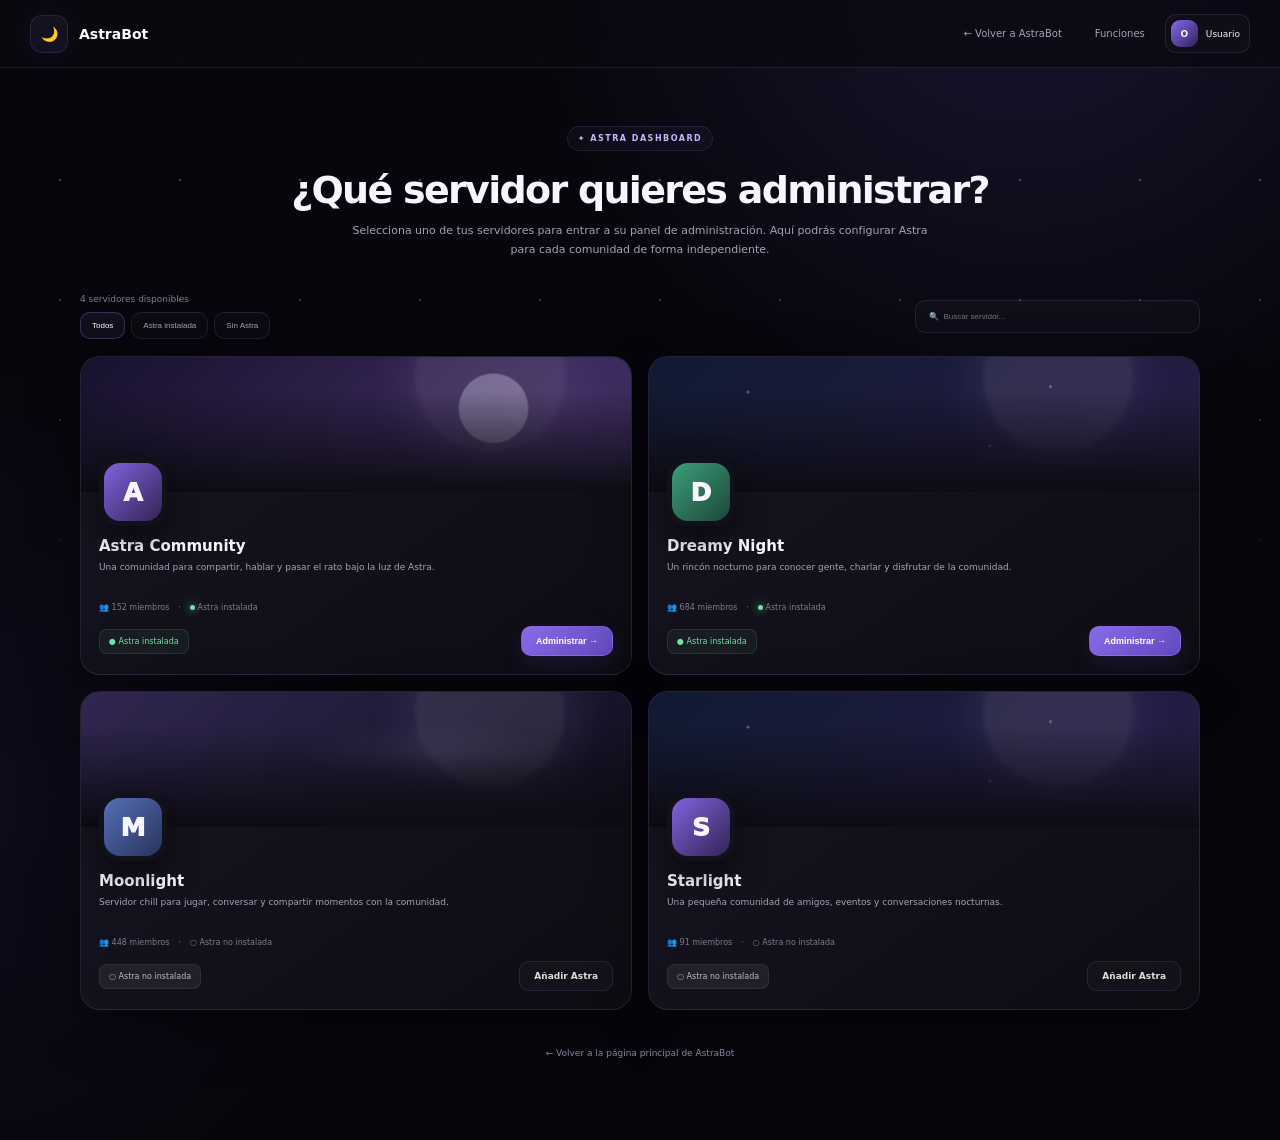
==== commit efc5a7c4: "Rediseñar dashboard Astra con estilo glassmorphism y animaciones" ====
--- a/dashboard/index.html
+++ b/dashboard/index.html
@@ -1,2 +1,48 @@
-<!doctype html><html lang="es"><head><meta charset="utf-8"><meta name="viewport" content="width=device-width,initial-scale=1"><title>AstraBot 🌙 — Tus servidores</title><style>:root{color-scheme:dark;--bg:#08070e;--panel:#12101b;--panel2:#171422;--border:#c4adff20;--text:#f7f3ff;--muted:#aaa2b7;--accent:#a88cff;--green:#71e6ae}*{box-sizing:border-box}html{scroll-behavior:smooth}body{margin:0;min-height:100vh;background:radial-gradient(circle at 75% 0,#8064d62b,transparent 30%),radial-gradient(circle at 10% 55%,#a88cff0b,transparent 25%),var(--bg);color:var(--text);font-family:Inter,system-ui,-apple-system,"Segoe UI",sans-serif}.top{height:64px;position:sticky;top:0;z-index:30;display:flex;align-items:center;justify-content:space-between;padding:0 28px;border-bottom:1px solid var(--border);background:#0b0913dd;backdrop-filter:blur(22px)}.brand{display:flex;align-items:center;gap:10px;color:#fff;text-decoration:none;font-weight:850;font-size:13px}.brand-icon{width:36px;height:36px;display:grid;place-items:center;border:1px solid var(--border);border-radius:11px;background:#a88cff12}.top-right{display:flex;align-items:center;gap:8px}.top-link{color:var(--muted);font-size:10px;text-decoration:none;padding:9px 11px;border:1px solid transparent;border-radius:9px}.top-link:hover{color:#fff;background:#ffffff07}.user{display:flex;align-items:center;gap:7px;padding:5px 8px 5px 5px;border:1px solid var(--border);border-radius:10px;color:#ddd;font-size:9px}.avatar-mini{width:25px;height:25px;border-radius:8px;display:grid;place-items:center;background:linear-gradient(135deg,#7659d9,#35275e)}.page{width:min(1120px,calc(100% - 34px));margin:auto;padding:55px 0 80px}.intro{text-align:center;margin-bottom:32px}.eyebrow{font-size:8px;font-weight:850;letter-spacing:1.5px;text-transform:uppercase;color:#bba8ff;margin-bottom:9px}.intro h1{font-size:34px;letter-spacing:-1.2px;margin:0 0 9px}.intro p{font-size:11px;color:var(--muted);margin:0 auto;max-width:570px;line-height:1.65}.toolbar{display:flex;align-items:center;justify-content:space-between;gap:12px;margin-bottom:15px}.count{color:#7e7788;font-size:9px}.search{width:270px;padding:10px 12px;border:1px solid var(--border);border-radius:10px;background:#ffffff06;color:#fff;outline:none;font-size:10px}.search:focus{border-color:#a88cff55}.filters{display:flex;gap:5px}.filter{border:1px solid var(--border);background:#ffffff05;color:var(--muted);border-radius:8px;padding:8px 10px;font-size:8px;cursor:pointer}.filter.active,.filter:hover{background:#a88cff14;color:#fff;border-color:#a88cff35}.grid{display:grid;grid-template-columns:repeat(2,1fr);gap:15px}.server-card{overflow:hidden;border:1px solid var(--border);border-radius:18px;background:linear-gradient(145deg,#171421,#0f0d15);transition:.22s;box-shadow:0 15px 45px #0002}.server-card:hover{transform:translateY(-4px);border-color:#a88cff42;box-shadow:0 25px 70px #0005}.banner{height:126px;position:relative;overflow:hidden;background:linear-gradient(135deg,#47366f,#17122a)}.banner:after{content:"";position:absolute;inset:0;background:radial-gradient(circle at 80% 25%,#fff2,transparent 20%),linear-gradient(180deg,transparent 35%,#0f0d15 100%)}.banner.moon{background:radial-gradient(circle at 76% 35%,#e7ddff55 0 7%,transparent 8%),linear-gradient(135deg,#16112b,#423265)}.banner.night{background:radial-gradient(circle at 20% 30%,#fff2 0 2px,transparent 3px),radial-gradient(circle at 75% 25%,#fff3 0 1px,transparent 2px),linear-gradient(135deg,#101b35,#281d48)}.banner.cloud{background:linear-gradient(135deg,#40376b,#17162a)}.server-body{padding:0 17px 17px;position:relative}.server-avatar{width:66px;height:66px;position:relative;margin-top:-32px;border:5px solid #12101b;border-radius:20px;display:grid;place-items:center;font-size:24px;font-weight:900;background:linear-gradient(135deg,#7c63d4,#342658);box-shadow:0 10px 25px #0006;z-index:2}.server-avatar.green{background:linear-gradient(135deg,#3b9f79,#1e4b3b)}.server-avatar.blue{background:linear-gradient(135deg,#536eb9,#27345c)}.server-info{padding-top:10px}.server-name{font-size:15px;font-weight:850;margin:0}.server-desc{font-size:9px;color:var(--muted);line-height:1.55;min-height:29px;margin:6px 0 12px}.meta{display:flex;align-items:center;gap:9px;color:#827a8d;font-size:8px;margin-bottom:14px}.dot{width:5px;height:5px;border-radius:50%;background:var(--green);box-shadow:0 0 8px #71e6ae}.status{display:flex;align-items:center;justify-content:space-between;gap:8px}.installed{font-size:8px;color:var(--green);background:#71e6ae10;border:1px solid #71e6ae20;padding:6px 8px;border-radius:7px}.not-installed{font-size:8px;color:#bdb6c7;background:#ffffff07;border:1px solid #ffffff0c;padding:6px 8px;border-radius:7px}.btn{display:inline-flex;align-items:center;justify-content:center;border:1px solid #a88cff38;background:linear-gradient(135deg,#8469e7,#654cc4);color:#fff;border-radius:9px;padding:9px 13px;font-size:9px;font-weight:800;text-decoration:none;cursor:pointer}.btn.secondary{background:#ffffff06;border-color:var(--border);color:#ddd}.empty{display:none;grid-column:1/-1;text-align:center;padding:50px;border:1px dashed var(--border);border-radius:16px;color:var(--muted);font-size:10px}.back{margin-top:30px;text-align:center}.back a{color:#9e91b1;font-size:9px;text-decoration:none}.back a:hover{color:#c8b9df}.view{display:none}.view.active{display:block}.admin{width:min(1120px,calc(100% - 34px));margin:auto;padding:35px 0 70px}.admin-head{display:flex;align-items:center;justify-content:space-between;margin-bottom:20px}.admin-title{display:flex;align-items:center;gap:12px}.admin-avatar{width:52px;height:52px;border-radius:16px;display:grid;place-items:center;background:linear-gradient(135deg,#7c63d4,#342658);font-weight:900}.admin-title h2{margin:0;font-size:21px}.admin-title p{margin:4px 0 0;color:var(--muted);font-size:9px}.admin-actions{display:flex;gap:7px}.modules{display:grid;grid-template-columns:repeat(3,1fr);gap:12px}.module{padding:18px;border:1px solid var(--border);background:var(--panel);border-radius:15px;min-height:115px}.module .ico{font-size:22px}.module h3{font-size:11px;margin:12px 0 5px}.module p{color:var(--muted);font-size:9px;line-height:1.5;margin:0}.notice{margin:15px 0;padding:12px;border:1px solid var(--border);border-radius:11px;background:#a88cff08;color:var(--muted);font-size:9px}.toast{position:fixed;right:20px;bottom:20px;padding:11px 14px;border:1px solid #71e6ae33;background:#0e1714ed;color:#b9f3d5;border-radius:10px;font-size:9px;display:none;z-index:50}@media(max-width:800px){.grid{grid-template-columns:1fr}.modules{grid-template-columns:1fr 1fr}.page{padding-top:35px}.toolbar{align-items:flex-start;flex-direction:column}.search{width:100%}}@media(max-width:520px){.top{padding:0 13px}.top-right .top-link{display:none}.page,.admin{width:calc(100% - 24px)}.intro h1{font-size:28px}.modules{grid-template-columns:1fr}.filters{width:100%}.filter{flex:1}.status{align-items:flex-start;flex-direction:column}.btn{width:100%}}
-</style></head><body><header class="top"><a class="brand" href="../"><span class="brand-icon">🌙</span>AstraBot</a><div class="top-right"><a class="top-link" href="../">← Volver a AstraBot</a><a class="top-link" href="../#features">Funciones</a><div class="user"><span class="avatar-mini">O</span>Usuario</div></div></header><main id="picker" class="page view active"><section class="intro"><div class="eyebrow">Astra Dashboard</div><h1>¿Qué servidor quieres administrar?</h1><p>Selecciona uno de tus servidores para entrar a su panel de administración. Solo verás servidores donde tienes permisos suficientes.</p></section><div class="toolbar"><div><div class="count">4 servidores disponibles</div><div class="filters"><button class="filter active" data-filter="all">Todos</button><button class="filter" data-filter="installed">Astra instalada</button><button class="filter" data-filter="not">Sin Astra</button></div></div><input id="search" class="search" placeholder="🔍 Buscar servidor..." autocomplete="off"></div><section id="serverGrid" class="grid"><article class="server-card" data-name="Astra Community" data-state="installed"><div class="banner moon"></div><div class="server-body"><div class="server-avatar">A</div><div class="server-info"><h2 class="server-name">Astra Community</h2><p class="server-desc">Una comunidad para compartir, hablar y pasar el rato bajo la luz de Astra.</p><div class="meta"><span>👥 152 miembros</span><span>·</span><span><i class="dot"></i> Astra instalada</span></div><div class="status"><span class="installed">● Astra instalada</span><button class="btn" onclick="openAdmin('Astra Community','A','152','Una comunidad para compartir, hablar y pasar el rato bajo la luz de Astra.')">Administrar →</button></div></div></div></article><article class="server-card" data-name="Dreamy Night" data-state="installed"><div class="banner night"></div><div class="server-body"><div class="server-avatar green">D</div><div class="server-info"><h2 class="server-name">Dreamy Night</h2><p class="server-desc">Un rincón nocturno para conocer gente, charlar y disfrutar de la comunidad.</p><div class="meta"><span>👥 684 miembros</span><span>·</span><span><i class="dot"></i> Astra instalada</span></div><div class="status"><span class="installed">● Astra instalada</span><button class="btn" onclick="openAdmin('Dreamy Night','D','684','Un rincón nocturno para conocer gente, charlar y disfrutar de la comunidad.')">Administrar →</button></div></div></div></article><article class="server-card" data-name="Moonlight" data-state="not"><div class="banner cloud"></div><div class="server-body"><div class="server-avatar blue">M</div><div class="server-info"><h2 class="server-name">Moonlight</h2><p class="server-desc">Servidor chill para jugar, conversar y compartir momentos con la comunidad.</p><div class="meta"><span>👥 448 miembros</span><span>·</span><span>○ Astra no instalada</span></div><div class="status"><span class="not-installed">○ Astra no instalada</span><a class="btn secondary" href="#" onclick="toast('Aquí se abrirá la invitación de Astra para este servidor');return false">Añadir Astra</a></div></div></div></article><article class="server-card" data-name="Starlight" data-state="not"><div class="banner night"></div><div class="server-body"><div class="server-avatar">S</div><div class="server-info"><h2 class="server-name">Starlight</h2><p class="server-desc">Una pequeña comunidad de amigos, eventos y conversaciones nocturnas.</p><div class="meta"><span>👥 91 miembros</span><span>·</span><span>○ Astra no instalada</span></div><div class="status"><span class="not-installed">○ Astra no instalada</span><a class="btn secondary" href="#" onclick="toast('Aquí se abrirá la invitación de Astra para este servidor');return false">Añadir Astra</a></div></div></div></article><div id="empty" class="empty">No encontramos ningún servidor con ese nombre.</div></section><div class="back"><a href="../">← Volver a la página principal de AstraBot</a></div></main><main id="admin" class="admin view"><div class="admin-head"><div class="admin-title"><div id="adminAvatar" class="admin-avatar">A</div><div><h2 id="adminName">Astra Community</h2><p id="adminDesc">Descripción del servidor</p></div></div><div class="admin-actions"><button class="btn secondary" onclick="showPicker()">← Mis servidores</button><a class="btn secondary" href="../">🌙 AstraBot</a></div></div><div class="notice">🔒 Estás administrando <b id="adminName2">Astra Community</b>. Todas las configuraciones que hagamos aquí pertenecerán únicamente a este servidor.</div><section class="modules"><article class="module"><div class="ico">👋</div><h3>Bienvenidas</h3><p>Mensajes, canales y configuración de nuevos miembros.</p></article><article class="module"><div class="ico">🤖</div><h3>Autorrespuestas</h3><p>Disparadores y respuestas automáticas.</p></article><article class="module"><div class="ico">🚀</div><h3>Boosters</h3><p>Configuración de funciones para boosters.</p></article><article class="module"><div class="ico">💰</div><h3>AstraConomy</h3><p>Economía, monedas y sistemas del servidor.</p></article><article class="module"><div class="ico">📊</div><h3>Estadísticas</h3><p>Actividad y datos de la comunidad.</p></article><article class="module"><div class="ico">⚙️</div><h3>Configuración</h3><p>Opciones generales y permisos de Astra.</p></article></section></main><div id="toast" class="toast"></div><script>const cards=[...document.querySelectorAll('.server-card')];let activeFilter='all';const search=document.getElementById('search');document.querySelectorAll('.filter').forEach(b=>b.addEventListener('click',()=>{document.querySelectorAll('.filter').forEach(x=>x.classList.remove('active'));b.classList.add('active');activeFilter=b.dataset.filter;filterServers()}));search.addEventListener('input',filterServers);function filterServers(){const q=search.value.toLowerCase().trim();let shown=0;cards.forEach(c=>{const matchName=c.dataset.name.toLowerCase().includes(q);const matchState=activeFilter==='all'||(activeFilter==='installed'&&c.dataset.state==='installed')||(activeFilter==='not'&&c.dataset.state==='not');const show=matchName&&matchState;c.style.display=show?'block':'none';if(show)shown++});document.getElementById('empty').style.display=shown?'none':'block'}function openAdmin(name,initial,members,desc){document.getElementById('picker').classList.remove('active');document.getElementById('admin').classList.add('active');document.getElementById('adminName').textContent=name;document.getElementById('adminName2').textContent=name;document.getElementById('adminDesc').textContent=desc;document.getElementById('adminAvatar').textContent=initial;document.title='AstraBot 🌙 — '+name}function showPicker(){document.getElementById('admin').classList.remove('active');document.getElementById('picker').classList.add('active');document.title='AstraBot 🌙 — Tus servidores'}function toast(t){const e=document.getElementById('toast');e.textContent=t;e.style.display='block';clearTimeout(window.tt);window.tt=setTimeout(()=>e.style.display='none',2300)}</script></body></html>+<!doctype html>
+<html lang="es">
+<head>
+<meta charset="utf-8">
+<meta name="viewport" content="width=device-width,initial-scale=1">
+<title>AstraBot 🌙 — Dashboard</title>
+<style>
+:root{color-scheme:dark;--bg:#07060c;--panel:#11101a;--panel2:#171522;--line:#b99cff20;--text:#f8f5ff;--muted:#a8a1b5;--accent:#a987ff;--accent2:#6d4ddd;--green:#70e2aa}
+*{box-sizing:border-box}html{scroll-behavior:smooth}body{margin:0;min-height:100vh;color:var(--text);font-family:Inter,ui-sans-serif,system-ui,-apple-system,"Segoe UI",sans-serif;background:radial-gradient(circle at 80% -5%,#815ce42b,transparent 31%),radial-gradient(circle at -5% 70%,#5e3db718,transparent 28%),var(--bg);overflow-x:hidden}
+body:before{content:"";position:fixed;inset:0;pointer-events:none;opacity:.35;background-image:radial-gradient(#fff 1px,transparent 1px);background-size:120px 120px;mask-image:linear-gradient(to bottom,black,transparent 75%);animation:stars 18s linear infinite}
+@keyframes stars{to{background-position:120px 120px}}@keyframes float{50%{transform:translateY(-7px)}}@keyframes rise{from{opacity:0;transform:translateY(18px)}to{opacity:1;transform:none}}@keyframes fade{from{opacity:0}to{opacity:1}}@keyframes glow{50%{box-shadow:0 0 38px #a987ff20}}
+.top{height:68px;position:sticky;top:0;z-index:50;display:flex;align-items:center;justify-content:space-between;padding:0 30px;border-bottom:1px solid var(--line);background:#0a0911cc;backdrop-filter:blur(24px)}
+.brand{display:flex;align-items:center;gap:11px;color:#fff;text-decoration:none;font-size:14px;font-weight:900}.brand-icon{width:38px;height:38px;display:grid;place-items:center;border:1px solid var(--line);border-radius:12px;background:#a987ff12;box-shadow:0 0 25px #a987ff12;animation:float 5s ease-in-out infinite}.top-right{display:flex;align-items:center;gap:7px}.top-link{color:var(--muted);font-size:10px;text-decoration:none;padding:9px 12px;border-radius:10px;border:1px solid transparent;transition:.2s}.top-link:hover{color:#fff;background:#fff1;border-color:var(--line)}
+.user{display:flex;align-items:center;gap:8px;padding:5px 9px 5px 5px;border:1px solid var(--line);border-radius:11px;background:#ffffff05;font-size:9px}.avatar-mini{width:27px;height:27px;display:grid;place-items:center;border-radius:9px;background:linear-gradient(135deg,#8669ec,#322259);font-weight:800}
+.page,.admin{width:min(1120px,calc(100% - 34px));margin:auto;padding:58px 0 80px}.intro{text-align:center;margin-bottom:35px;animation:rise .6s ease both}.eyebrow{display:inline-flex;align-items:center;gap:7px;padding:7px 10px;border:1px solid var(--line);border-radius:999px;background:#a987ff0b;color:#c6b6ff;font-size:8px;font-weight:900;letter-spacing:1.5px;text-transform:uppercase}.intro h1{font-size:38px;letter-spacing:-1.7px;margin:17px 0 10px}.intro p{max-width:590px;margin:auto;color:var(--muted);font-size:11px;line-height:1.7}
+.toolbar{display:flex;align-items:center;justify-content:space-between;gap:15px;margin-bottom:17px;animation:rise .6s .08s ease both}.count{color:#81798e;font-size:9px;margin-bottom:8px}.filters{display:flex;gap:6px}.filter,.search{border:1px solid var(--line);background:#ffffff05;color:var(--muted);border-radius:10px;font-size:8px}.filter{padding:8px 11px;cursor:pointer;transition:.2s}.filter.active,.filter:hover{color:#fff;background:#a987ff12;border-color:#a987ff42}.search{width:285px;padding:11px 13px;outline:0;color:#fff}.search:focus{border-color:#a987ff55;box-shadow:0 0 25px #a987ff10}
+.grid{display:grid;grid-template-columns:repeat(2,1fr);gap:16px}.server-card{overflow:hidden;border:1px solid var(--line);border-radius:20px;background:linear-gradient(145deg,#171521,#0d0c13);box-shadow:0 18px 55px #0005;transition:transform .28s,border-color .28s,box-shadow .28s;animation:rise .65s ease both}.server-card:nth-child(2){animation-delay:.06s}.server-card:nth-child(3){animation-delay:.12s}.server-card:nth-child(4){animation-delay:.18s}.server-card:hover{transform:translateY(-6px);border-color:#a987ff4b;box-shadow:0 28px 80px #0008,0 0 45px #8c69e30d}
+.banner{height:135px;position:relative;overflow:hidden;background:linear-gradient(135deg,#443269,#151025)}.banner:before{content:"";position:absolute;width:150px;height:150px;border-radius:50%;right:12%;top:-55px;background:#eee8ff18;filter:blur(2px);box-shadow:0 0 55px #bca5ff25}.banner:after{content:"";position:absolute;inset:0;background:linear-gradient(180deg,transparent 25%,#0d0c13 100%)}.banner.night{background:radial-gradient(circle at 18% 26%,#fff4 0 1px,transparent 2px),radial-gradient(circle at 73% 22%,#fff4 0 1px,transparent 2px),radial-gradient(circle at 62% 66%,#fff3 0 1px,transparent 2px),linear-gradient(135deg,#101a32,#281c46)}.banner.moon{background:radial-gradient(circle at 75% 38%,#eee8ff4d 0 8%,transparent 8.5%),linear-gradient(135deg,#17112d,#49336d)}.banner.cloud{background:radial-gradient(ellipse at 65% 45%,#bca7ff20,transparent 28%),linear-gradient(135deg,#302650,#121020)}
+.server-body{padding:0 18px 18px;position:relative}.server-avatar{width:68px;height:68px;margin-top:-34px;border:5px solid #12101a;border-radius:21px;display:grid;place-items:center;font-size:25px;font-weight:950;background:linear-gradient(135deg,#8064df,#322354);box-shadow:0 12px 30px #0008;position:relative;z-index:2}.server-avatar.green{background:linear-gradient(135deg,#3c9e7a,#1c4738)}.server-avatar.blue{background:linear-gradient(135deg,#5570b9,#27335a)}.server-info{padding-top:11px}.server-name{font-size:15px;font-weight:900;margin:0}.server-desc{font-size:9px;color:var(--muted);line-height:1.55;min-height:30px;margin:6px 0 12px}.meta{display:flex;align-items:center;gap:9px;color:#81798e;font-size:8px;margin-bottom:14px}.dot{display:inline-block;width:5px;height:5px;border-radius:50%;background:var(--green);box-shadow:0 0 9px var(--green)}.status{display:flex;align-items:center;justify-content:space-between;gap:10px}.installed,.not-installed{font-size:8px;padding:7px 9px;border-radius:8px}.installed{color:var(--green);background:#70e2aa0e;border:1px solid #70e2aa22}.not-installed{color:#bcb5c8;background:#fff1;border:1px solid #fff1}.btn{display:inline-flex;align-items:center;justify-content:center;border:1px solid #a987ff40;background:linear-gradient(135deg,#886be9,#6248bd);color:#fff;border-radius:10px;padding:9px 14px;font-size:9px;font-weight:850;text-decoration:none;cursor:pointer;transition:.2s;box-shadow:0 8px 22px #654cc42b}.btn:hover{transform:translateY(-2px);filter:brightness(1.08);box-shadow:0 12px 28px #654cc44a}.btn.secondary{background:#ffffff06;border-color:var(--line);color:#ddd;box-shadow:none}.empty{display:none;grid-column:1/-1;text-align:center;padding:55px;border:1px dashed var(--line);border-radius:18px;color:var(--muted);font-size:10px}.back{text-align:center;margin-top:31px}.back a{color:#958ba4;font-size:9px;text-decoration:none}.back a:hover{color:#cdbfff}
+.view{display:none}.view.active{display:block;animation:fade .3s ease}.admin{padding-top:38px}.admin-head{display:flex;align-items:center;justify-content:space-between;gap:20px;margin-bottom:20px}.admin-title{display:flex;align-items:center;gap:13px}.admin-avatar{width:56px;height:56px;border-radius:17px;display:grid;place-items:center;background:linear-gradient(135deg,#8064df,#322354);font-weight:950;font-size:20px;box-shadow:0 10px 35px #0006}.admin-title h2{margin:0;font-size:22px;letter-spacing:-.6px}.admin-title p{margin:4px 0 0;color:var(--muted);font-size:9px}.admin-actions{display:flex;gap:7px}.notice{padding:14px 16px;margin-bottom:18px;border:1px solid var(--line);border-radius:13px;background:linear-gradient(90deg,#a987ff09,#fff2);color:var(--muted);font-size:9px;animation:rise .45s ease}.modules{display:grid;grid-template-columns:repeat(3,1fr);gap:13px}.module{position:relative;padding:19px;border:1px solid var(--line);background:linear-gradient(145deg,#15131f,#0e0d14);border-radius:17px;min-height:132px;transition:.25s;overflow:hidden}.module:after{content:"";position:absolute;width:90px;height:90px;right:-35px;bottom:-45px;border-radius:50%;background:#a987ff15;filter:blur(12px)}.module:hover{transform:translateY(-4px);border-color:#a987ff42;box-shadow:0 18px 50px #0006}.module .ico{font-size:23px;filter:drop-shadow(0 0 9px #a987ff40)}.module h3{font-size:11px;margin:12px 0 5px}.module p{color:var(--muted);font-size:9px;line-height:1.55;margin:0}.toast{position:fixed;right:20px;bottom:20px;padding:12px 15px;border:1px solid #70e2aa35;background:#0e1714ed;color:#b9f3d5;border-radius:11px;font-size:9px;display:none;z-index:80;animation:rise .25s ease}
+@media(max-width:800px){.grid{grid-template-columns:1fr}.modules{grid-template-columns:1fr 1fr}.toolbar{align-items:flex-start;flex-direction:column}.search{width:100%}}
+@media(max-width:520px){.top{padding:0 14px}.top-right .top-link{display:none}.page,.admin{width:calc(100% - 24px);padding-top:35px}.intro h1{font-size:29px}.filters{width:100%}.filter{flex:1}.status{align-items:stretch;flex-direction:column}.btn{width:100%}.modules{grid-template-columns:1fr}.admin-head{align-items:flex-start;flex-direction:column}.admin-actions{width:100%}.admin-actions .btn{width:auto;flex:1}}
+</style>
+</head>
+<body>
+<header class="top"><a class="brand" href="../"><span class="brand-icon">🌙</span>AstraBot</a><div class="top-right"><a class="top-link" href="../">← Volver a AstraBot</a><a class="top-link" href="../#features">Funciones</a><div class="user"><span class="avatar-mini">O</span>Usuario</div></div></header>
+<main id="picker" class="page view active">
+<section class="intro"><div class="eyebrow">✦ Astra Dashboard</div><h1>¿Qué servidor quieres administrar?</h1><p>Selecciona uno de tus servidores para entrar a su panel de administración. Aquí podrás configurar Astra para cada comunidad de forma independiente.</p></section>
+<div class="toolbar"><div><div class="count">4 servidores disponibles</div><div class="filters"><button class="filter active" data-filter="all">Todos</button><button class="filter" data-filter="installed">Astra instalada</button><button class="filter" data-filter="not">Sin Astra</button></div></div><input id="search" class="search" placeholder="🔍  Buscar servidor..." autocomplete="off"></div>
+<section id="serverGrid" class="grid">
+<article class="server-card" data-name="Astra Community" data-state="installed"><div class="banner moon"></div><div class="server-body"><div class="server-avatar">A</div><div class="server-info"><h2 class="server-name">Astra Community</h2><p class="server-desc">Una comunidad para compartir, hablar y pasar el rato bajo la luz de Astra.</p><div class="meta"><span>👥 152 miembros</span><span>·</span><span><i class="dot"></i> Astra instalada</span></div><div class="status"><span class="installed">● Astra instalada</span><button class="btn" onclick="openAdmin('Astra Community','A','Una comunidad para compartir, hablar y pasar el rato bajo la luz de Astra.')">Administrar →</button></div></div></div></article>
+<article class="server-card" data-name="Dreamy Night" data-state="installed"><div class="banner night"></div><div class="server-body"><div class="server-avatar green">D</div><div class="server-info"><h2 class="server-name">Dreamy Night</h2><p class="server-desc">Un rincón nocturno para conocer gente, charlar y disfrutar de la comunidad.</p><div class="meta"><span>👥 684 miembros</span><span>·</span><span><i class="dot"></i> Astra instalada</span></div><div class="status"><span class="installed">● Astra instalada</span><button class="btn" onclick="openAdmin('Dreamy Night','D','Un rincón nocturno para conocer gente, charlar y disfrutar de la comunidad.')">Administrar →</button></div></div></div></article>
+<article class="server-card" data-name="Moonlight" data-state="not"><div class="banner cloud"></div><div class="server-body"><div class="server-avatar blue">M</div><div class="server-info"><h2 class="server-name">Moonlight</h2><p class="server-desc">Servidor chill para jugar, conversar y compartir momentos con la comunidad.</p><div class="meta"><span>👥 448 miembros</span><span>·</span><span>○ Astra no instalada</span></div><div class="status"><span class="not-installed">○ Astra no instalada</span><a class="btn secondary" href="#" onclick="toast('Aquí se abrirá la invitación de Astra');return false">Añadir Astra</a></div></div></div></article>
+<article class="server-card" data-name="Starlight" data-state="not"><div class="banner night"></div><div class="server-body"><div class="server-avatar">S</div><div class="server-info"><h2 class="server-name">Starlight</h2><p class="server-desc">Una pequeña comunidad de amigos, eventos y conversaciones nocturnas.</p><div class="meta"><span>👥 91 miembros</span><span>·</span><span>○ Astra no instalada</span></div><div class="status"><span class="not-installed">○ Astra no instalada</span><a class="btn secondary" href="#" onclick="toast('Aquí se abrirá la invitación de Astra');return false">Añadir Astra</a></div></div></div></article>
+<div id="empty" class="empty">No encontramos ningún servidor con ese nombre.</div></section><div class="back"><a href="../">← Volver a la página principal de AstraBot</a></div>
+</main>
+<main id="admin" class="admin view"><div class="admin-head"><div class="admin-title"><div id="adminAvatar" class="admin-avatar">A</div><div><h2 id="adminName">Astra Community</h2><p id="adminDesc">Descripción del servidor</p></div></div><div class="admin-actions"><button class="btn secondary" onclick="showPicker()">← Mis servidores</button><a class="btn secondary" href="../">🌙 AstraBot</a></div></div><div class="notice">🔒 Estás administrando <b id="adminName2">Astra Community</b>. Las configuraciones que hagamos aquí pertenecerán únicamente a este servidor.</div><section class="modules"><article class="module"><div class="ico">👋</div><h3>Bienvenidas</h3><p>Mensajes, canales y configuración de nuevos miembros.</p></article><article class="module"><div class="ico">🤖</div><h3>Autorrespuestas</h3><p>Disparadores y respuestas automáticas.</p></article><article class="module"><div class="ico">🚀</div><h3>Boosters</h3><p>Configuración de funciones para boosters.</p></article><article class="module"><div class="ico">💰</div><h3>AstraConomy</h3><p>Economía, monedas y sistemas del servidor.</p></article><article class="module"><div class="ico">📊</div><h3>Estadísticas</h3><p>Actividad y datos de la comunidad.</p></article><article class="module"><div class="ico">⚙️</div><h3>Configuración</h3><p>Opciones generales y permisos de Astra.</p></article></section></main>
+<div id="toast" class="toast"></div>
+<script>
+const cards=[...document.querySelectorAll('.server-card')];let activeFilter='all';const search=document.getElementById('search');
+document.querySelectorAll('.filter').forEach(b=>b.addEventListener('click',()=>{document.querySelectorAll('.filter').forEach(x=>x.classList.remove('active'));b.classList.add('active');activeFilter=b.dataset.filter;filterServers()}));search.addEventListener('input',filterServers);
+function filterServers(){const q=search.value.toLowerCase().trim();let shown=0;cards.forEach(c=>{const name=c.dataset.name.toLowerCase();const state=c.dataset.state;const ok=name.includes(q)&&(activeFilter==='all'||state===activeFilter);c.style.display=ok?'block':'none';if(ok)shown++});document.getElementById('empty').style.display=shown?'none':'block'}
+function openAdmin(name,initial,desc){document.getElementById('adminName').textContent=name;document.getElementById('adminName2').textContent=name;document.getElementById('adminDesc').textContent=desc;document.getElementById('adminAvatar').textContent=initial;document.getElementById('picker').classList.remove('active');document.getElementById('admin').classList.add('active');window.scrollTo({top:0,behavior:'smooth'})}
+function showPicker(){document.getElementById('admin').classList.remove('active');document.getElementById('picker').classList.add('active');window.scrollTo({top:0,behavior:'smooth'})}
+let toastTimer;function toast(msg){const t=document.getElementById('toast');t.textContent=msg;t.style.display='block';clearTimeout(toastTimer);toastTimer=setTimeout(()=>t.style.display='none',2400)}
+</script>
+</body>
+</html>
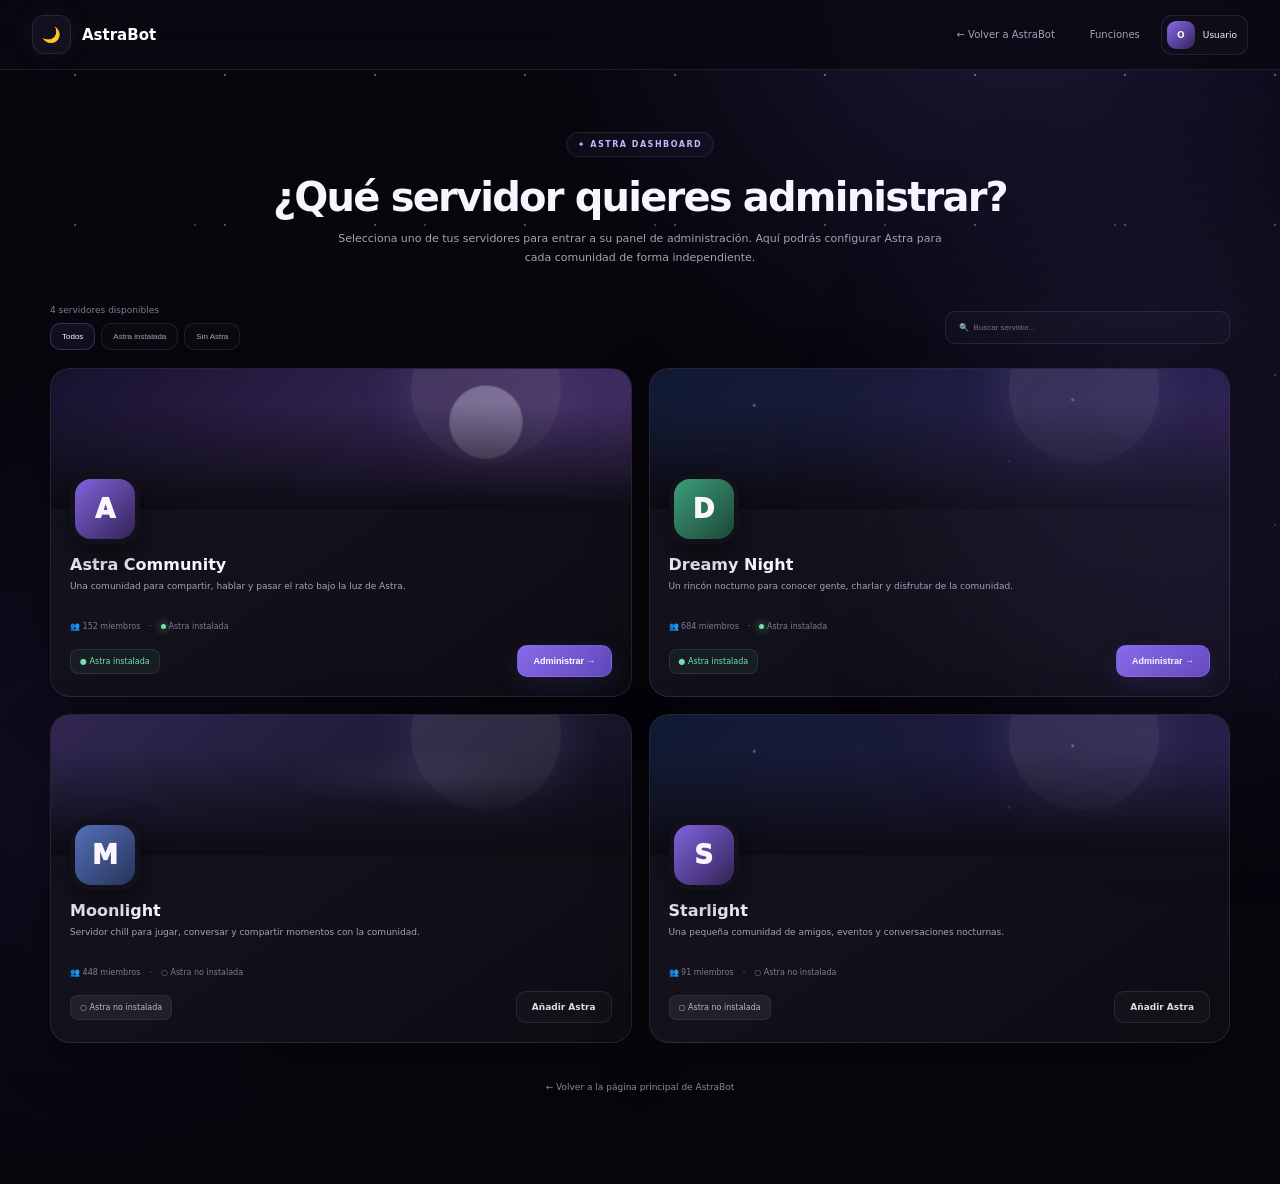
==== commit ea74cf3b: "Mejorar panel de administración y efectos visuales" ====
--- a/dashboard/index.html
+++ b/dashboard/index.html
@@ -1,25 +1,22 @@
 <!doctype html>
 <html lang="es">
 <head>
-<meta charset="utf-8">
-<meta name="viewport" content="width=device-width,initial-scale=1">
+<meta charset="utf-8"><meta name="viewport" content="width=device-width,initial-scale=1">
 <title>AstraBot 🌙 — Dashboard</title>
 <style>
-:root{color-scheme:dark;--bg:#07060c;--panel:#11101a;--panel2:#171522;--line:#b99cff20;--text:#f8f5ff;--muted:#a8a1b5;--accent:#a987ff;--accent2:#6d4ddd;--green:#70e2aa}
-*{box-sizing:border-box}html{scroll-behavior:smooth}body{margin:0;min-height:100vh;color:var(--text);font-family:Inter,ui-sans-serif,system-ui,-apple-system,"Segoe UI",sans-serif;background:radial-gradient(circle at 80% -5%,#815ce42b,transparent 31%),radial-gradient(circle at -5% 70%,#5e3db718,transparent 28%),var(--bg);overflow-x:hidden}
-body:before{content:"";position:fixed;inset:0;pointer-events:none;opacity:.35;background-image:radial-gradient(#fff 1px,transparent 1px);background-size:120px 120px;mask-image:linear-gradient(to bottom,black,transparent 75%);animation:stars 18s linear infinite}
-@keyframes stars{to{background-position:120px 120px}}@keyframes float{50%{transform:translateY(-7px)}}@keyframes rise{from{opacity:0;transform:translateY(18px)}to{opacity:1;transform:none}}@keyframes fade{from{opacity:0}to{opacity:1}}@keyframes glow{50%{box-shadow:0 0 38px #a987ff20}}
-.top{height:68px;position:sticky;top:0;z-index:50;display:flex;align-items:center;justify-content:space-between;padding:0 30px;border-bottom:1px solid var(--line);background:#0a0911cc;backdrop-filter:blur(24px)}
-.brand{display:flex;align-items:center;gap:11px;color:#fff;text-decoration:none;font-size:14px;font-weight:900}.brand-icon{width:38px;height:38px;display:grid;place-items:center;border:1px solid var(--line);border-radius:12px;background:#a987ff12;box-shadow:0 0 25px #a987ff12;animation:float 5s ease-in-out infinite}.top-right{display:flex;align-items:center;gap:7px}.top-link{color:var(--muted);font-size:10px;text-decoration:none;padding:9px 12px;border-radius:10px;border:1px solid transparent;transition:.2s}.top-link:hover{color:#fff;background:#fff1;border-color:var(--line)}
-.user{display:flex;align-items:center;gap:8px;padding:5px 9px 5px 5px;border:1px solid var(--line);border-radius:11px;background:#ffffff05;font-size:9px}.avatar-mini{width:27px;height:27px;display:grid;place-items:center;border-radius:9px;background:linear-gradient(135deg,#8669ec,#322259);font-weight:800}
-.page,.admin{width:min(1120px,calc(100% - 34px));margin:auto;padding:58px 0 80px}.intro{text-align:center;margin-bottom:35px;animation:rise .6s ease both}.eyebrow{display:inline-flex;align-items:center;gap:7px;padding:7px 10px;border:1px solid var(--line);border-radius:999px;background:#a987ff0b;color:#c6b6ff;font-size:8px;font-weight:900;letter-spacing:1.5px;text-transform:uppercase}.intro h1{font-size:38px;letter-spacing:-1.7px;margin:17px 0 10px}.intro p{max-width:590px;margin:auto;color:var(--muted);font-size:11px;line-height:1.7}
-.toolbar{display:flex;align-items:center;justify-content:space-between;gap:15px;margin-bottom:17px;animation:rise .6s .08s ease both}.count{color:#81798e;font-size:9px;margin-bottom:8px}.filters{display:flex;gap:6px}.filter,.search{border:1px solid var(--line);background:#ffffff05;color:var(--muted);border-radius:10px;font-size:8px}.filter{padding:8px 11px;cursor:pointer;transition:.2s}.filter.active,.filter:hover{color:#fff;background:#a987ff12;border-color:#a987ff42}.search{width:285px;padding:11px 13px;outline:0;color:#fff}.search:focus{border-color:#a987ff55;box-shadow:0 0 25px #a987ff10}
-.grid{display:grid;grid-template-columns:repeat(2,1fr);gap:16px}.server-card{overflow:hidden;border:1px solid var(--line);border-radius:20px;background:linear-gradient(145deg,#171521,#0d0c13);box-shadow:0 18px 55px #0005;transition:transform .28s,border-color .28s,box-shadow .28s;animation:rise .65s ease both}.server-card:nth-child(2){animation-delay:.06s}.server-card:nth-child(3){animation-delay:.12s}.server-card:nth-child(4){animation-delay:.18s}.server-card:hover{transform:translateY(-6px);border-color:#a987ff4b;box-shadow:0 28px 80px #0008,0 0 45px #8c69e30d}
-.banner{height:135px;position:relative;overflow:hidden;background:linear-gradient(135deg,#443269,#151025)}.banner:before{content:"";position:absolute;width:150px;height:150px;border-radius:50%;right:12%;top:-55px;background:#eee8ff18;filter:blur(2px);box-shadow:0 0 55px #bca5ff25}.banner:after{content:"";position:absolute;inset:0;background:linear-gradient(180deg,transparent 25%,#0d0c13 100%)}.banner.night{background:radial-gradient(circle at 18% 26%,#fff4 0 1px,transparent 2px),radial-gradient(circle at 73% 22%,#fff4 0 1px,transparent 2px),radial-gradient(circle at 62% 66%,#fff3 0 1px,transparent 2px),linear-gradient(135deg,#101a32,#281c46)}.banner.moon{background:radial-gradient(circle at 75% 38%,#eee8ff4d 0 8%,transparent 8.5%),linear-gradient(135deg,#17112d,#49336d)}.banner.cloud{background:radial-gradient(ellipse at 65% 45%,#bca7ff20,transparent 28%),linear-gradient(135deg,#302650,#121020)}
-.server-body{padding:0 18px 18px;position:relative}.server-avatar{width:68px;height:68px;margin-top:-34px;border:5px solid #12101a;border-radius:21px;display:grid;place-items:center;font-size:25px;font-weight:950;background:linear-gradient(135deg,#8064df,#322354);box-shadow:0 12px 30px #0008;position:relative;z-index:2}.server-avatar.green{background:linear-gradient(135deg,#3c9e7a,#1c4738)}.server-avatar.blue{background:linear-gradient(135deg,#5570b9,#27335a)}.server-info{padding-top:11px}.server-name{font-size:15px;font-weight:900;margin:0}.server-desc{font-size:9px;color:var(--muted);line-height:1.55;min-height:30px;margin:6px 0 12px}.meta{display:flex;align-items:center;gap:9px;color:#81798e;font-size:8px;margin-bottom:14px}.dot{display:inline-block;width:5px;height:5px;border-radius:50%;background:var(--green);box-shadow:0 0 9px var(--green)}.status{display:flex;align-items:center;justify-content:space-between;gap:10px}.installed,.not-installed{font-size:8px;padding:7px 9px;border-radius:8px}.installed{color:var(--green);background:#70e2aa0e;border:1px solid #70e2aa22}.not-installed{color:#bcb5c8;background:#fff1;border:1px solid #fff1}.btn{display:inline-flex;align-items:center;justify-content:center;border:1px solid #a987ff40;background:linear-gradient(135deg,#886be9,#6248bd);color:#fff;border-radius:10px;padding:9px 14px;font-size:9px;font-weight:850;text-decoration:none;cursor:pointer;transition:.2s;box-shadow:0 8px 22px #654cc42b}.btn:hover{transform:translateY(-2px);filter:brightness(1.08);box-shadow:0 12px 28px #654cc44a}.btn.secondary{background:#ffffff06;border-color:var(--line);color:#ddd;box-shadow:none}.empty{display:none;grid-column:1/-1;text-align:center;padding:55px;border:1px dashed var(--line);border-radius:18px;color:var(--muted);font-size:10px}.back{text-align:center;margin-top:31px}.back a{color:#958ba4;font-size:9px;text-decoration:none}.back a:hover{color:#cdbfff}
-.view{display:none}.view.active{display:block;animation:fade .3s ease}.admin{padding-top:38px}.admin-head{display:flex;align-items:center;justify-content:space-between;gap:20px;margin-bottom:20px}.admin-title{display:flex;align-items:center;gap:13px}.admin-avatar{width:56px;height:56px;border-radius:17px;display:grid;place-items:center;background:linear-gradient(135deg,#8064df,#322354);font-weight:950;font-size:20px;box-shadow:0 10px 35px #0006}.admin-title h2{margin:0;font-size:22px;letter-spacing:-.6px}.admin-title p{margin:4px 0 0;color:var(--muted);font-size:9px}.admin-actions{display:flex;gap:7px}.notice{padding:14px 16px;margin-bottom:18px;border:1px solid var(--line);border-radius:13px;background:linear-gradient(90deg,#a987ff09,#fff2);color:var(--muted);font-size:9px;animation:rise .45s ease}.modules{display:grid;grid-template-columns:repeat(3,1fr);gap:13px}.module{position:relative;padding:19px;border:1px solid var(--line);background:linear-gradient(145deg,#15131f,#0e0d14);border-radius:17px;min-height:132px;transition:.25s;overflow:hidden}.module:after{content:"";position:absolute;width:90px;height:90px;right:-35px;bottom:-45px;border-radius:50%;background:#a987ff15;filter:blur(12px)}.module:hover{transform:translateY(-4px);border-color:#a987ff42;box-shadow:0 18px 50px #0006}.module .ico{font-size:23px;filter:drop-shadow(0 0 9px #a987ff40)}.module h3{font-size:11px;margin:12px 0 5px}.module p{color:var(--muted);font-size:9px;line-height:1.55;margin:0}.toast{position:fixed;right:20px;bottom:20px;padding:12px 15px;border:1px solid #70e2aa35;background:#0e1714ed;color:#b9f3d5;border-radius:11px;font-size:9px;display:none;z-index:80;animation:rise .25s ease}
-@media(max-width:800px){.grid{grid-template-columns:1fr}.modules{grid-template-columns:1fr 1fr}.toolbar{align-items:flex-start;flex-direction:column}.search{width:100%}}
-@media(max-width:520px){.top{padding:0 14px}.top-right .top-link{display:none}.page,.admin{width:calc(100% - 24px);padding-top:35px}.intro h1{font-size:29px}.filters{width:100%}.filter{flex:1}.status{align-items:stretch;flex-direction:column}.btn{width:100%}.modules{grid-template-columns:1fr}.admin-head{align-items:flex-start;flex-direction:column}.admin-actions{width:100%}.admin-actions .btn{width:auto;flex:1}}
+:root{color-scheme:dark;--bg:#07060d;--panel:#11101a;--panel2:#171422;--line:#b99cff22;--text:#f8f5ff;--muted:#a8a1b5;--accent:#a987ff;--green:#70e2aa}
+*{box-sizing:border-box}html{scroll-behavior:smooth}body{margin:0;min-height:100vh;color:var(--text);font-family:Inter,ui-sans-serif,system-ui,-apple-system,"Segoe UI",sans-serif;background:radial-gradient(circle at 80% -5%,#815ce432,transparent 30%),radial-gradient(circle at 5% 65%,#6d4ddd18,transparent 28%),var(--bg);overflow-x:hidden}
+body:before{content:"";position:fixed;inset:0;pointer-events:none;opacity:.38;background-image:radial-gradient(#fff 1px,transparent 1px),radial-gradient(#c7b7ff 1px,transparent 1px);background-size:150px 150px,230px 230px;background-position:0 0,80px 110px;mask-image:linear-gradient(to bottom,black,transparent 90%);animation:stars 24s linear infinite}
+body:after{content:"";position:fixed;width:520px;height:520px;right:-180px;top:25%;border-radius:50%;background:#8c69e318;filter:blur(90px);pointer-events:none;animation:orb 9s ease-in-out infinite}
+@keyframes stars{to{background-position:150px 150px,310px 340px}}@keyframes orb{50%{transform:translate(-80px,30px) scale(1.12);opacity:.65}}@keyframes float{50%{transform:translateY(-7px)}}@keyframes rise{from{opacity:0;transform:translateY(18px)}to{opacity:1;transform:none}}@keyframes fade{from{opacity:0}to{opacity:1}}@keyframes pulse{50%{box-shadow:0 0 42px #a987ff25}}
+.top{height:70px;position:sticky;top:0;z-index:50;display:flex;align-items:center;justify-content:space-between;padding:0 32px;border-bottom:1px solid var(--line);background:#0a0911d9;backdrop-filter:blur(24px)}
+.brand{display:flex;align-items:center;gap:11px;color:#fff;text-decoration:none;font-size:15px;font-weight:900}.brand-icon{width:39px;height:39px;display:grid;place-items:center;border:1px solid var(--line);border-radius:12px;background:#a987ff12;box-shadow:0 0 25px #a987ff16;animation:float 5s ease-in-out infinite}.top-right{display:flex;align-items:center;gap:7px}.top-link{color:var(--muted);font-size:10px;text-decoration:none;padding:10px 13px;border-radius:10px;border:1px solid transparent;transition:.2s}.top-link:hover{color:#fff;background:#fff1;border-color:var(--line)}.user{display:flex;align-items:center;gap:8px;padding:5px 10px 5px 5px;border:1px solid var(--line);border-radius:11px;background:#ffffff05;font-size:9px}.avatar-mini{width:28px;height:28px;display:grid;place-items:center;border-radius:9px;background:linear-gradient(135deg,#8669ec,#322259);font-weight:800}
+.page,.admin{width:min(1180px,calc(100% - 34px));margin:auto;padding:62px 0 90px}.intro{text-align:center;margin-bottom:38px;animation:rise .6s ease both}.eyebrow{display:inline-flex;padding:7px 11px;border:1px solid var(--line);border-radius:999px;background:#a987ff0b;color:#c6b6ff;font-size:8px;font-weight:900;letter-spacing:1.5px;text-transform:uppercase}.intro h1{font-size:40px;letter-spacing:-1.8px;margin:17px 0 10px}.intro p{max-width:620px;margin:auto;color:var(--muted);font-size:11px;line-height:1.7}.toolbar{display:flex;align-items:center;justify-content:space-between;gap:15px;margin-bottom:18px}.count{color:#81798e;font-size:9px;margin-bottom:8px}.filters{display:flex;gap:6px}.filter,.search{border:1px solid var(--line);background:#ffffff05;color:var(--muted);border-radius:10px;font-size:8px}.filter{padding:8px 11px;cursor:pointer}.filter.active,.filter:hover{color:#fff;background:#a987ff12;border-color:#a987ff42}.search{width:285px;padding:11px 13px;outline:0;color:#fff}.search:focus{border-color:#a987ff55;box-shadow:0 0 25px #a987ff10}.grid{display:grid;grid-template-columns:repeat(2,1fr);gap:17px}.server-card{overflow:hidden;border:1px solid var(--line);border-radius:20px;background:linear-gradient(145deg,#171521,#0d0c13);box-shadow:0 18px 55px #0005;transition:.28s;animation:rise .65s ease both}.server-card:hover{transform:translateY(-6px);border-color:#a987ff4b;box-shadow:0 28px 80px #0008,0 0 45px #8c69e30d}.banner{height:140px;position:relative;overflow:hidden;background:linear-gradient(135deg,#443269,#151025)}.banner:before{content:"";position:absolute;width:150px;height:150px;border-radius:50%;right:12%;top:-55px;background:#eee8ff18;box-shadow:0 0 55px #bca5ff25}.banner:after{content:"";position:absolute;inset:0;background:linear-gradient(180deg,transparent 25%,#0d0c13 100%)}.banner.night{background:radial-gradient(circle at 18% 26%,#fff4 0 1px,transparent 2px),radial-gradient(circle at 73% 22%,#fff4 0 1px,transparent 2px),radial-gradient(circle at 62% 66%,#fff3 0 1px,transparent 2px),linear-gradient(135deg,#101a32,#281c46)}.banner.moon{background:radial-gradient(circle at 75% 38%,#eee8ff4d 0 8%,transparent 8.5%),linear-gradient(135deg,#17112d,#49336d)}.banner.cloud{background:radial-gradient(ellipse at 65% 45%,#bca7ff20,transparent 28%),linear-gradient(135deg,#302650,#121020)}.server-body{padding:0 19px 19px;position:relative}.server-avatar{width:70px;height:70px;margin-top:-35px;border:5px solid #12101a;border-radius:21px;display:grid;place-items:center;font-size:26px;font-weight:950;background:linear-gradient(135deg,#8064df,#322354);box-shadow:0 12px 30px #0008;position:relative;z-index:2}.server-avatar.green{background:linear-gradient(135deg,#3c9e7a,#1c4738)}.server-avatar.blue{background:linear-gradient(135deg,#5570b9,#27335a)}.server-info{padding-top:11px}.server-name{font-size:16px;font-weight:900;margin:0}.server-desc{font-size:9px;color:var(--muted);line-height:1.55;min-height:30px;margin:6px 0 12px}.meta{display:flex;gap:9px;color:#81798e;font-size:8px;margin-bottom:14px}.dot{display:inline-block;width:5px;height:5px;border-radius:50%;background:var(--green);box-shadow:0 0 9px var(--green)}.status{display:flex;align-items:center;justify-content:space-between;gap:10px}.installed,.not-installed{font-size:8px;padding:7px 9px;border-radius:8px}.installed{color:var(--green);background:#70e2aa0e;border:1px solid #70e2aa22}.not-installed{color:#bcb5c8;background:#fff1;border:1px solid #fff1}.btn{display:inline-flex;align-items:center;justify-content:center;border:1px solid #a987ff40;background:linear-gradient(135deg,#886be9,#6248bd);color:#fff;border-radius:10px;padding:10px 15px;font-size:9px;font-weight:850;text-decoration:none;cursor:pointer;transition:.2s;box-shadow:0 8px 22px #654cc42b}.btn:hover{transform:translateY(-2px);filter:brightness(1.08);box-shadow:0 12px 28px #654cc44a}.btn.secondary{background:#ffffff06;border-color:var(--line);color:#ddd;box-shadow:none}.empty{display:none;grid-column:1/-1;text-align:center;padding:55px;border:1px dashed var(--line);border-radius:18px;color:var(--muted);font-size:10px}.back{text-align:center;margin-top:32px}.back a{color:#958ba4;font-size:9px;text-decoration:none}
+.view{display:none}.view.active{display:block;animation:fade .3s ease}.admin{width:min(1320px,calc(100% - 34px));padding:34px 0 70px;min-height:calc(100vh - 70px)}.admin-layout{display:grid;grid-template-columns:280px minmax(0,1fr);gap:20px;min-height:calc(100vh - 140px)}
+.sidebar{position:sticky;top:88px;height:calc(100vh - 120px);min-height:620px;padding:18px;border:1px solid var(--line);border-radius:20px;background:linear-gradient(160deg,#14121fdd,#0d0c14ee);backdrop-filter:blur(20px);box-shadow:0 20px 70px #0005;display:flex;flex-direction:column;overflow:hidden}.side-server{display:flex;align-items:center;gap:11px;padding:9px;border:1px solid #fff1;border-radius:13px;background:#ffffff05;margin-bottom:16px}.side-avatar{width:43px;height:43px;border-radius:13px;display:grid;place-items:center;background:linear-gradient(135deg,#8064df,#322354);font-weight:900}.side-server strong{font-size:11px}.side-server span{display:block;color:var(--muted);font-size:8px;margin-top:3px}.side-title{font-size:8px;color:#777084;letter-spacing:1.2px;text-transform:uppercase;font-weight:900;padding:7px 9px}.side-nav{overflow-y:auto;padding-right:4px;flex:1;scrollbar-width:thin;scrollbar-color:#8064df44 transparent}.side-nav::-webkit-scrollbar{width:5px}.side-nav::-webkit-scrollbar-thumb{background:#8064df55;border-radius:10px}.nav-item{width:100%;border:0;background:transparent;color:#aaa2b5;text-align:left;padding:11px 12px;border-radius:11px;margin:2px 0;font-size:9px;cursor:pointer;transition:.2s}.nav-item:hover{background:#a987ff0d;color:#fff}.nav-item.active{background:linear-gradient(90deg,#a987ff1c,#a987ff08);color:#fff;box-shadow:inset 2px 0 #a987ff}.side-bottom{padding-top:12px;border-top:1px solid var(--line);display:grid;gap:7px}.side-bottom .btn{width:100%}
+.admin-content{min-width:0}.admin-head{display:flex;align-items:center;justify-content:space-between;gap:20px;margin-bottom:18px}.admin-title{display:flex;align-items:center;gap:14px}.admin-avatar{width:64px;height:64px;border-radius:19px;display:grid;place-items:center;background:linear-gradient(135deg,#8064df,#322354);font-weight:950;font-size:23px;box-shadow:0 10px 35px #0006;animation:pulse 4s ease-in-out infinite}.admin-title h2{margin:0;font-size:27px;letter-spacing:-.8px}.admin-title p{margin:5px 0 0;color:var(--muted);font-size:9px}.admin-actions{display:flex;gap:8px}.notice{padding:15px 17px;margin-bottom:18px;border:1px solid var(--line);border-radius:14px;background:linear-gradient(90deg,#a987ff0a,#fff2);color:var(--muted);font-size:9px}.panel{padding:22px;border:1px solid var(--line);border-radius:20px;background:linear-gradient(145deg,#15131fdd,#0d0c14ee);box-shadow:0 18px 60px #0004;animation:rise .45s ease}.panel-head{display:flex;justify-content:space-between;align-items:center;margin-bottom:19px}.panel-head h3{font-size:16px;margin:0}.panel-head p{font-size:9px;color:var(--muted);margin:5px 0 0}.modules{display:grid;grid-template-columns:repeat(2,minmax(0,1fr));gap:14px}.module{position:relative;padding:20px;min-height:150px;border:1px solid var(--line);background:linear-gradient(145deg,#181621,#0e0d14);border-radius:17px;transition:.25s;overflow:hidden}.module:after{content:"";position:absolute;width:120px;height:120px;right:-55px;bottom:-60px;border-radius:50%;background:#a987ff15;filter:blur(14px)}.module:hover{transform:translateY(-4px);border-color:#a987ff45;box-shadow:0 18px 50px #0007}.module .ico{font-size:25px;filter:drop-shadow(0 0 9px #a987ff40)}.module h3{font-size:12px;margin:13px 0 6px}.module p{color:var(--muted);font-size:9px;line-height:1.6;margin:0}.module .tag{position:absolute;right:14px;top:14px;font-size:7px;color:#bbaaff;border:1px solid #a987ff22;padding:5px 7px;border-radius:999px;background:#a987ff0b}.toast{position:fixed;right:20px;bottom:20px;padding:12px 15px;border:1px solid #70e2aa35;background:#0e1714ed;color:#b9f3d5;border-radius:11px;font-size:9px;display:none;z-index:80;animation:rise .25s ease}
+@media(max-width:900px){.admin-layout{grid-template-columns:1fr}.sidebar{position:relative;top:0;height:auto;min-height:0}.side-nav{display:grid;grid-template-columns:repeat(2,1fr);max-height:230px}.modules{grid-template-columns:1fr}.admin{width:calc(100% - 24px)}}
+@media(max-width:520px){.top{padding:0 14px}.top-right .top-link{display:none}.page{width:calc(100% - 24px);padding-top:35px}.intro h1{font-size:29px}.filters{width:100%}.filter{flex:1}.search{width:100%}.toolbar{align-items:flex-start;flex-direction:column}.grid{grid-template-columns:1fr}.status{align-items:stretch;flex-direction:column}.status .btn{width:100%}.admin{padding-top:25px}.admin-head{align-items:flex-start;flex-direction:column}.admin-actions{width:100%}.admin-actions .btn{flex:1}.side-nav{grid-template-columns:1fr}.admin-title h2{font-size:22px}}
 </style>
 </head>
 <body>
@@ -32,17 +29,23 @@
 <article class="server-card" data-name="Dreamy Night" data-state="installed"><div class="banner night"></div><div class="server-body"><div class="server-avatar green">D</div><div class="server-info"><h2 class="server-name">Dreamy Night</h2><p class="server-desc">Un rincón nocturno para conocer gente, charlar y disfrutar de la comunidad.</p><div class="meta"><span>👥 684 miembros</span><span>·</span><span><i class="dot"></i> Astra instalada</span></div><div class="status"><span class="installed">● Astra instalada</span><button class="btn" onclick="openAdmin('Dreamy Night','D','Un rincón nocturno para conocer gente, charlar y disfrutar de la comunidad.')">Administrar →</button></div></div></div></article>
 <article class="server-card" data-name="Moonlight" data-state="not"><div class="banner cloud"></div><div class="server-body"><div class="server-avatar blue">M</div><div class="server-info"><h2 class="server-name">Moonlight</h2><p class="server-desc">Servidor chill para jugar, conversar y compartir momentos con la comunidad.</p><div class="meta"><span>👥 448 miembros</span><span>·</span><span>○ Astra no instalada</span></div><div class="status"><span class="not-installed">○ Astra no instalada</span><a class="btn secondary" href="#" onclick="toast('Aquí se abrirá la invitación de Astra');return false">Añadir Astra</a></div></div></div></article>
 <article class="server-card" data-name="Starlight" data-state="not"><div class="banner night"></div><div class="server-body"><div class="server-avatar">S</div><div class="server-info"><h2 class="server-name">Starlight</h2><p class="server-desc">Una pequeña comunidad de amigos, eventos y conversaciones nocturnas.</p><div class="meta"><span>👥 91 miembros</span><span>·</span><span>○ Astra no instalada</span></div><div class="status"><span class="not-installed">○ Astra no instalada</span><a class="btn secondary" href="#" onclick="toast('Aquí se abrirá la invitación de Astra');return false">Añadir Astra</a></div></div></div></article>
-<div id="empty" class="empty">No encontramos ningún servidor con ese nombre.</div></section><div class="back"><a href="../">← Volver a la página principal de AstraBot</a></div>
+<div id="empty" class="empty">No encontramos ningún servidor con ese nombre.</div></section>
+<div class="back"><a href="../">← Volver a la página principal de AstraBot</a></div>
 </main>
-<main id="admin" class="admin view"><div class="admin-head"><div class="admin-title"><div id="adminAvatar" class="admin-avatar">A</div><div><h2 id="adminName">Astra Community</h2><p id="adminDesc">Descripción del servidor</p></div></div><div class="admin-actions"><button class="btn secondary" onclick="showPicker()">← Mis servidores</button><a class="btn secondary" href="../">🌙 AstraBot</a></div></div><div class="notice">🔒 Estás administrando <b id="adminName2">Astra Community</b>. Las configuraciones que hagamos aquí pertenecerán únicamente a este servidor.</div><section class="modules"><article class="module"><div class="ico">👋</div><h3>Bienvenidas</h3><p>Mensajes, canales y configuración de nuevos miembros.</p></article><article class="module"><div class="ico">🤖</div><h3>Autorrespuestas</h3><p>Disparadores y respuestas automáticas.</p></article><article class="module"><div class="ico">🚀</div><h3>Boosters</h3><p>Configuración de funciones para boosters.</p></article><article class="module"><div class="ico">💰</div><h3>AstraConomy</h3><p>Economía, monedas y sistemas del servidor.</p></article><article class="module"><div class="ico">📊</div><h3>Estadísticas</h3><p>Actividad y datos de la comunidad.</p></article><article class="module"><div class="ico">⚙️</div><h3>Configuración</h3><p>Opciones generales y permisos de Astra.</p></article></section></main>
+<main id="admin" class="admin view">
+<div class="admin-layout">
+<aside class="sidebar"><div class="side-server"><div id="sideAvatar" class="side-avatar">A</div><div><strong id="sideName">Astra Community</strong><span>Panel de administración</span></div></div><div class="side-title">Configuración</div><nav class="side-nav"><button class="nav-item active">⌂ General</button><button class="nav-item">👋 Bienvenidas</button><button class="nav-item">🛡️ Moderación</button><button class="nav-item">🤖 Autorrespuestas</button><button class="nav-item">📜 Logs</button><button class="nav-item">🎭 Reacciones</button><button class="nav-item">💰 AstraConomy</button><button class="nav-item">🛒 Tienda</button><button class="nav-item">🔥 Rachas</button><button class="nav-item">💍 Matrimonios</button><button class="nav-item">🏢 Empresas</button><button class="nav-item">❓ Daily Questions</button><button class="nav-item">📊 Estadísticas</button><button class="nav-item">⚙️ Permisos</button></nav><div class="side-bottom"><button class="btn secondary" onclick="showPicker()">← Mis servidores</button><a class="btn secondary" href="../">🌙 AstraBot</a></div></aside>
+<section class="admin-content"><div class="admin-head"><div class="admin-title"><div id="adminAvatar" class="admin-avatar">A</div><div><h2 id="adminName">Astra Community</h2><p id="adminDesc">Descripción del servidor</p></div></div><div class="admin-actions"><button class="btn secondary" onclick="showPicker()">← Volver</button><a class="btn secondary" href="../">Web de Astra</a></div></div><div class="notice">🔒 Estás administrando <b id="adminName2">Astra Community</b>. Las configuraciones de este panel pertenecen únicamente a este servidor.</div>
+<div class="panel"><div class="panel-head"><div><h3>Funciones de Astra</h3><p>Selecciona una sección para configurar el bot en tu servidor.</p></div></div><section class="modules"><article class="module"><span class="tag">Servidor</span><div class="ico">⚙️</div><h3>Configuración general</h3><p>Opciones principales, idioma, canales y comportamiento general de Astra.</p></article><article class="module"><span class="tag">Comunidad</span><div class="ico">👋</div><h3>Bienvenidas</h3><p>Mensajes, canales y configuración para nuevos miembros.</p></article><article class="module"><span class="tag">Seguridad</span><div class="ico">🛡️</div><h3>Moderación</h3><p>Automoderación, filtros, sanciones y herramientas de seguridad.</p></article><article class="module"><span class="tag">Automático</span><div class="ico">🤖</div><h3>Autorrespuestas</h3><p>Disparadores, palabras clave y respuestas automáticas.</p></article><article class="module"><span class="tag">Registro</span><div class="ico">📜</div><h3>Logs</h3><p>Configura qué eventos registra Astra y en qué canales.</p></article><article class="module"><span class="tag">Social</span><div class="ico">🎭</div><h3>Reacciones</h3><p>Respuestas, GIFs y acciones automáticas de la comunidad.</p></article><article class="module"><span class="tag">Economía</span><div class="ico">💰</div><h3>AstraConomy</h3><p>Monedas, recompensas, economía, inventario y sistemas del servidor.</p></article><article class="module"><span class="tag">Economía</span><div class="ico">🛒</div><h3>Tienda</h3><p>Objetos, precios, recompensas y configuración de la tienda.</p></article><article class="module"><span class="tag">Social</span><div class="ico">🔥</div><h3>Rachas</h3><p>Configura las rachas de actividad y sus recompensas.</p></article><article class="module"><span class="tag">Social</span><div class="ico">💍</div><h3>Matrimonios</h3><p>Opciones para propuestas, parejas, anillos y matrimonios.</p></article><article class="module"><span class="tag">Economía</span><div class="ico">🏢</div><h3>Empresas</h3><p>Gestiona empresas, trabajos y sistemas económicos avanzados.</p></article><article class="module"><span class="tag">Contenido</span><div class="ico">❓</div><h3>Daily Questions</h3><p>Configura preguntas diarias, canales, horarios y recompensas.</p></article><article class="module"><span class="tag">Datos</span><div class="ico">📊</div><h3>Estadísticas</h3><p>Consulta actividad, crecimiento y estadísticas de tu comunidad.</p></article><article class="module"><span class="tag">Acceso</span><div class="ico">🔐</div><h3>Permisos</h3><p>Define qué roles pueden utilizar y administrar las funciones de Astra.</p></article></section></div></section>
+</div></main>
 <div id="toast" class="toast"></div>
 <script>
 const cards=[...document.querySelectorAll('.server-card')];let activeFilter='all';const search=document.getElementById('search');
-document.querySelectorAll('.filter').forEach(b=>b.addEventListener('click',()=>{document.querySelectorAll('.filter').forEach(x=>x.classList.remove('active'));b.classList.add('active');activeFilter=b.dataset.filter;filterServers()}));search.addEventListener('input',filterServers);
-function filterServers(){const q=search.value.toLowerCase().trim();let shown=0;cards.forEach(c=>{const name=c.dataset.name.toLowerCase();const state=c.dataset.state;const ok=name.includes(q)&&(activeFilter==='all'||state===activeFilter);c.style.display=ok?'block':'none';if(ok)shown++});document.getElementById('empty').style.display=shown?'none':'block'}
-function openAdmin(name,initial,desc){document.getElementById('adminName').textContent=name;document.getElementById('adminName2').textContent=name;document.getElementById('adminDesc').textContent=desc;document.getElementById('adminAvatar').textContent=initial;document.getElementById('picker').classList.remove('active');document.getElementById('admin').classList.add('active');window.scrollTo({top:0,behavior:'smooth'})}
+document.querySelectorAll('.filter').forEach(b=>b.addEventListener('click',()=>{document.querySelectorAll('.filter').forEach(x=>x.classList.remove('active'));b.classList.add('active');activeFilter=b.dataset.filter;filterServers()}));
+search.addEventListener('input',filterServers);function filterServers(){const q=search.value.toLowerCase().trim();let shown=0;cards.forEach(c=>{const ok=c.dataset.name.toLowerCase().includes(q);const state=activeFilter==='all'||(activeFilter==='installed'&&c.dataset.state==='installed')||(activeFilter==='not'&&c.dataset.state==='not');c.style.display=ok&&state?'block':'none';if(ok&&state)shown++});document.getElementById('empty').style.display=shown?'none':'block'}
+function openAdmin(name,initial,desc){document.getElementById('adminName').textContent=name;document.getElementById('adminName2').textContent=name;document.getElementById('adminDesc').textContent=desc;document.getElementById('adminAvatar').textContent=initial;document.getElementById('sideAvatar').textContent=initial;document.getElementById('sideName').textContent=name;document.getElementById('picker').classList.remove('active');document.getElementById('admin').classList.add('active');window.scrollTo({top:0,behavior:'smooth'})}
 function showPicker(){document.getElementById('admin').classList.remove('active');document.getElementById('picker').classList.add('active');window.scrollTo({top:0,behavior:'smooth'})}
-let toastTimer;function toast(msg){const t=document.getElementById('toast');t.textContent=msg;t.style.display='block';clearTimeout(toastTimer);toastTimer=setTimeout(()=>t.style.display='none',2400)}
+function toast(msg){const t=document.getElementById('toast');t.textContent=msg;t.style.display='block';clearTimeout(window.tt);window.tt=setTimeout(()=>t.style.display='none',2600)}
+document.querySelectorAll('.nav-item').forEach((b,i)=>b.addEventListener('click',()=>{document.querySelectorAll('.nav-item').forEach(x=>x.classList.remove('active'));b.classList.add('active');if(i!==0)toast('Esta sección se conectará con Astra próximamente.') }));
 </script>
-</body>
-</html>+</body></html>
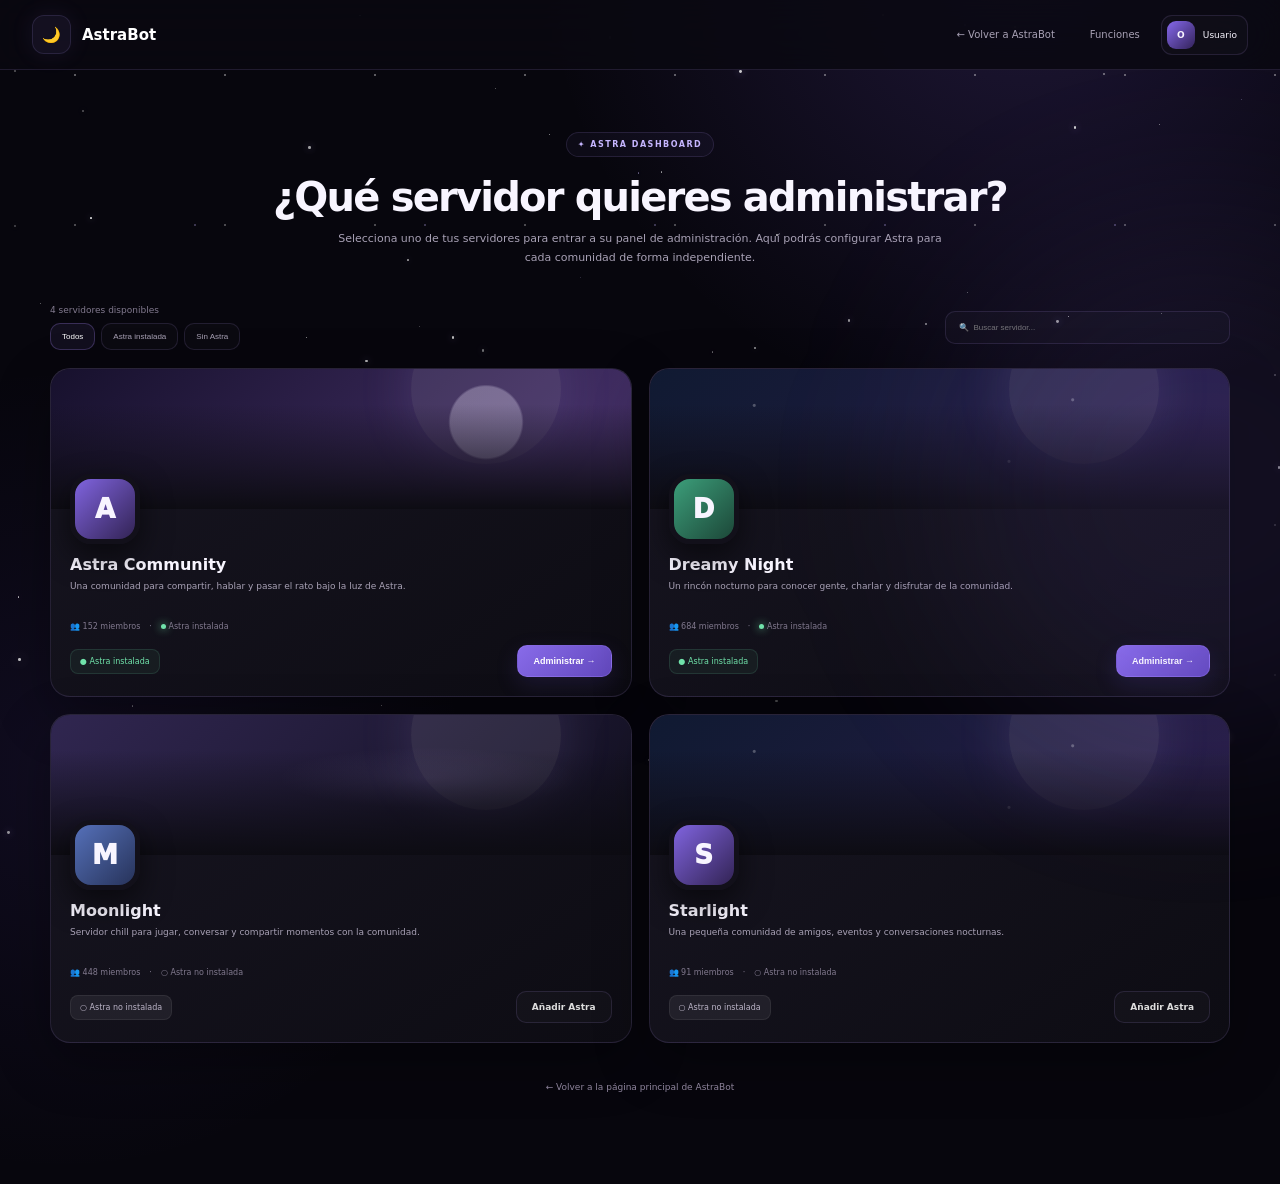
==== commit 3143b3bc: "Separar HTML y CSS del dashboard de Astra" ====
--- a/dashboard/index.html
+++ b/dashboard/index.html
@@ -3,23 +3,10 @@
 <head>
 <meta charset="utf-8"><meta name="viewport" content="width=device-width,initial-scale=1">
 <title>AstraBot 🌙 — Dashboard</title>
-<style>
-:root{color-scheme:dark;--bg:#07060d;--panel:#11101a;--panel2:#171422;--line:#b99cff22;--text:#f8f5ff;--muted:#a8a1b5;--accent:#a987ff;--green:#70e2aa}
-*{box-sizing:border-box}html{scroll-behavior:smooth}body{margin:0;min-height:100vh;color:var(--text);font-family:Inter,ui-sans-serif,system-ui,-apple-system,"Segoe UI",sans-serif;background:radial-gradient(circle at 80% -5%,#815ce432,transparent 30%),radial-gradient(circle at 5% 65%,#6d4ddd18,transparent 28%),var(--bg);overflow-x:hidden}
-body:before{content:"";position:fixed;inset:0;pointer-events:none;opacity:.38;background-image:radial-gradient(#fff 1px,transparent 1px),radial-gradient(#c7b7ff 1px,transparent 1px);background-size:150px 150px,230px 230px;background-position:0 0,80px 110px;mask-image:linear-gradient(to bottom,black,transparent 90%);animation:stars 24s linear infinite}
-body:after{content:"";position:fixed;width:520px;height:520px;right:-180px;top:25%;border-radius:50%;background:#8c69e318;filter:blur(90px);pointer-events:none;animation:orb 9s ease-in-out infinite}
-@keyframes stars{to{background-position:150px 150px,310px 340px}}@keyframes orb{50%{transform:translate(-80px,30px) scale(1.12);opacity:.65}}@keyframes float{50%{transform:translateY(-7px)}}@keyframes rise{from{opacity:0;transform:translateY(18px)}to{opacity:1;transform:none}}@keyframes fade{from{opacity:0}to{opacity:1}}@keyframes pulse{50%{box-shadow:0 0 42px #a987ff25}}
-.top{height:70px;position:sticky;top:0;z-index:50;display:flex;align-items:center;justify-content:space-between;padding:0 32px;border-bottom:1px solid var(--line);background:#0a0911d9;backdrop-filter:blur(24px)}
-.brand{display:flex;align-items:center;gap:11px;color:#fff;text-decoration:none;font-size:15px;font-weight:900}.brand-icon{width:39px;height:39px;display:grid;place-items:center;border:1px solid var(--line);border-radius:12px;background:#a987ff12;box-shadow:0 0 25px #a987ff16;animation:float 5s ease-in-out infinite}.top-right{display:flex;align-items:center;gap:7px}.top-link{color:var(--muted);font-size:10px;text-decoration:none;padding:10px 13px;border-radius:10px;border:1px solid transparent;transition:.2s}.top-link:hover{color:#fff;background:#fff1;border-color:var(--line)}.user{display:flex;align-items:center;gap:8px;padding:5px 10px 5px 5px;border:1px solid var(--line);border-radius:11px;background:#ffffff05;font-size:9px}.avatar-mini{width:28px;height:28px;display:grid;place-items:center;border-radius:9px;background:linear-gradient(135deg,#8669ec,#322259);font-weight:800}
-.page,.admin{width:min(1180px,calc(100% - 34px));margin:auto;padding:62px 0 90px}.intro{text-align:center;margin-bottom:38px;animation:rise .6s ease both}.eyebrow{display:inline-flex;padding:7px 11px;border:1px solid var(--line);border-radius:999px;background:#a987ff0b;color:#c6b6ff;font-size:8px;font-weight:900;letter-spacing:1.5px;text-transform:uppercase}.intro h1{font-size:40px;letter-spacing:-1.8px;margin:17px 0 10px}.intro p{max-width:620px;margin:auto;color:var(--muted);font-size:11px;line-height:1.7}.toolbar{display:flex;align-items:center;justify-content:space-between;gap:15px;margin-bottom:18px}.count{color:#81798e;font-size:9px;margin-bottom:8px}.filters{display:flex;gap:6px}.filter,.search{border:1px solid var(--line);background:#ffffff05;color:var(--muted);border-radius:10px;font-size:8px}.filter{padding:8px 11px;cursor:pointer}.filter.active,.filter:hover{color:#fff;background:#a987ff12;border-color:#a987ff42}.search{width:285px;padding:11px 13px;outline:0;color:#fff}.search:focus{border-color:#a987ff55;box-shadow:0 0 25px #a987ff10}.grid{display:grid;grid-template-columns:repeat(2,1fr);gap:17px}.server-card{overflow:hidden;border:1px solid var(--line);border-radius:20px;background:linear-gradient(145deg,#171521,#0d0c13);box-shadow:0 18px 55px #0005;transition:.28s;animation:rise .65s ease both}.server-card:hover{transform:translateY(-6px);border-color:#a987ff4b;box-shadow:0 28px 80px #0008,0 0 45px #8c69e30d}.banner{height:140px;position:relative;overflow:hidden;background:linear-gradient(135deg,#443269,#151025)}.banner:before{content:"";position:absolute;width:150px;height:150px;border-radius:50%;right:12%;top:-55px;background:#eee8ff18;box-shadow:0 0 55px #bca5ff25}.banner:after{content:"";position:absolute;inset:0;background:linear-gradient(180deg,transparent 25%,#0d0c13 100%)}.banner.night{background:radial-gradient(circle at 18% 26%,#fff4 0 1px,transparent 2px),radial-gradient(circle at 73% 22%,#fff4 0 1px,transparent 2px),radial-gradient(circle at 62% 66%,#fff3 0 1px,transparent 2px),linear-gradient(135deg,#101a32,#281c46)}.banner.moon{background:radial-gradient(circle at 75% 38%,#eee8ff4d 0 8%,transparent 8.5%),linear-gradient(135deg,#17112d,#49336d)}.banner.cloud{background:radial-gradient(ellipse at 65% 45%,#bca7ff20,transparent 28%),linear-gradient(135deg,#302650,#121020)}.server-body{padding:0 19px 19px;position:relative}.server-avatar{width:70px;height:70px;margin-top:-35px;border:5px solid #12101a;border-radius:21px;display:grid;place-items:center;font-size:26px;font-weight:950;background:linear-gradient(135deg,#8064df,#322354);box-shadow:0 12px 30px #0008;position:relative;z-index:2}.server-avatar.green{background:linear-gradient(135deg,#3c9e7a,#1c4738)}.server-avatar.blue{background:linear-gradient(135deg,#5570b9,#27335a)}.server-info{padding-top:11px}.server-name{font-size:16px;font-weight:900;margin:0}.server-desc{font-size:9px;color:var(--muted);line-height:1.55;min-height:30px;margin:6px 0 12px}.meta{display:flex;gap:9px;color:#81798e;font-size:8px;margin-bottom:14px}.dot{display:inline-block;width:5px;height:5px;border-radius:50%;background:var(--green);box-shadow:0 0 9px var(--green)}.status{display:flex;align-items:center;justify-content:space-between;gap:10px}.installed,.not-installed{font-size:8px;padding:7px 9px;border-radius:8px}.installed{color:var(--green);background:#70e2aa0e;border:1px solid #70e2aa22}.not-installed{color:#bcb5c8;background:#fff1;border:1px solid #fff1}.btn{display:inline-flex;align-items:center;justify-content:center;border:1px solid #a987ff40;background:linear-gradient(135deg,#886be9,#6248bd);color:#fff;border-radius:10px;padding:10px 15px;font-size:9px;font-weight:850;text-decoration:none;cursor:pointer;transition:.2s;box-shadow:0 8px 22px #654cc42b}.btn:hover{transform:translateY(-2px);filter:brightness(1.08);box-shadow:0 12px 28px #654cc44a}.btn.secondary{background:#ffffff06;border-color:var(--line);color:#ddd;box-shadow:none}.empty{display:none;grid-column:1/-1;text-align:center;padding:55px;border:1px dashed var(--line);border-radius:18px;color:var(--muted);font-size:10px}.back{text-align:center;margin-top:32px}.back a{color:#958ba4;font-size:9px;text-decoration:none}
-.view{display:none}.view.active{display:block;animation:fade .3s ease}.admin{width:min(1320px,calc(100% - 34px));padding:34px 0 70px;min-height:calc(100vh - 70px)}.admin-layout{display:grid;grid-template-columns:280px minmax(0,1fr);gap:20px;min-height:calc(100vh - 140px)}
-.sidebar{position:sticky;top:88px;height:calc(100vh - 120px);min-height:620px;padding:18px;border:1px solid var(--line);border-radius:20px;background:linear-gradient(160deg,#14121fdd,#0d0c14ee);backdrop-filter:blur(20px);box-shadow:0 20px 70px #0005;display:flex;flex-direction:column;overflow:hidden}.side-server{display:flex;align-items:center;gap:11px;padding:9px;border:1px solid #fff1;border-radius:13px;background:#ffffff05;margin-bottom:16px}.side-avatar{width:43px;height:43px;border-radius:13px;display:grid;place-items:center;background:linear-gradient(135deg,#8064df,#322354);font-weight:900}.side-server strong{font-size:11px}.side-server span{display:block;color:var(--muted);font-size:8px;margin-top:3px}.side-title{font-size:8px;color:#777084;letter-spacing:1.2px;text-transform:uppercase;font-weight:900;padding:7px 9px}.side-nav{overflow-y:auto;padding-right:4px;flex:1;scrollbar-width:thin;scrollbar-color:#8064df44 transparent}.side-nav::-webkit-scrollbar{width:5px}.side-nav::-webkit-scrollbar-thumb{background:#8064df55;border-radius:10px}.nav-item{width:100%;border:0;background:transparent;color:#aaa2b5;text-align:left;padding:11px 12px;border-radius:11px;margin:2px 0;font-size:9px;cursor:pointer;transition:.2s}.nav-item:hover{background:#a987ff0d;color:#fff}.nav-item.active{background:linear-gradient(90deg,#a987ff1c,#a987ff08);color:#fff;box-shadow:inset 2px 0 #a987ff}.side-bottom{padding-top:12px;border-top:1px solid var(--line);display:grid;gap:7px}.side-bottom .btn{width:100%}
-.admin-content{min-width:0}.admin-head{display:flex;align-items:center;justify-content:space-between;gap:20px;margin-bottom:18px}.admin-title{display:flex;align-items:center;gap:14px}.admin-avatar{width:64px;height:64px;border-radius:19px;display:grid;place-items:center;background:linear-gradient(135deg,#8064df,#322354);font-weight:950;font-size:23px;box-shadow:0 10px 35px #0006;animation:pulse 4s ease-in-out infinite}.admin-title h2{margin:0;font-size:27px;letter-spacing:-.8px}.admin-title p{margin:5px 0 0;color:var(--muted);font-size:9px}.admin-actions{display:flex;gap:8px}.notice{padding:15px 17px;margin-bottom:18px;border:1px solid var(--line);border-radius:14px;background:linear-gradient(90deg,#a987ff0a,#fff2);color:var(--muted);font-size:9px}.panel{padding:22px;border:1px solid var(--line);border-radius:20px;background:linear-gradient(145deg,#15131fdd,#0d0c14ee);box-shadow:0 18px 60px #0004;animation:rise .45s ease}.panel-head{display:flex;justify-content:space-between;align-items:center;margin-bottom:19px}.panel-head h3{font-size:16px;margin:0}.panel-head p{font-size:9px;color:var(--muted);margin:5px 0 0}.modules{display:grid;grid-template-columns:repeat(2,minmax(0,1fr));gap:14px}.module{position:relative;padding:20px;min-height:150px;border:1px solid var(--line);background:linear-gradient(145deg,#181621,#0e0d14);border-radius:17px;transition:.25s;overflow:hidden}.module:after{content:"";position:absolute;width:120px;height:120px;right:-55px;bottom:-60px;border-radius:50%;background:#a987ff15;filter:blur(14px)}.module:hover{transform:translateY(-4px);border-color:#a987ff45;box-shadow:0 18px 50px #0007}.module .ico{font-size:25px;filter:drop-shadow(0 0 9px #a987ff40)}.module h3{font-size:12px;margin:13px 0 6px}.module p{color:var(--muted);font-size:9px;line-height:1.6;margin:0}.module .tag{position:absolute;right:14px;top:14px;font-size:7px;color:#bbaaff;border:1px solid #a987ff22;padding:5px 7px;border-radius:999px;background:#a987ff0b}.toast{position:fixed;right:20px;bottom:20px;padding:12px 15px;border:1px solid #70e2aa35;background:#0e1714ed;color:#b9f3d5;border-radius:11px;font-size:9px;display:none;z-index:80;animation:rise .25s ease}
-@media(max-width:900px){.admin-layout{grid-template-columns:1fr}.sidebar{position:relative;top:0;height:auto;min-height:0}.side-nav{display:grid;grid-template-columns:repeat(2,1fr);max-height:230px}.modules{grid-template-columns:1fr}.admin{width:calc(100% - 24px)}}
-@media(max-width:520px){.top{padding:0 14px}.top-right .top-link{display:none}.page{width:calc(100% - 24px);padding-top:35px}.intro h1{font-size:29px}.filters{width:100%}.filter{flex:1}.search{width:100%}.toolbar{align-items:flex-start;flex-direction:column}.grid{grid-template-columns:1fr}.status{align-items:stretch;flex-direction:column}.status .btn{width:100%}.admin{padding-top:25px}.admin-head{align-items:flex-start;flex-direction:column}.admin-actions{width:100%}.admin-actions .btn{flex:1}.side-nav{grid-template-columns:1fr}.admin-title h2{font-size:22px}}
-</style>
+<link rel="stylesheet" href="../css/dashboard.css">
+<link rel="stylesheet" href="../css/animations.css">
 </head>
-<body>
+<body><div class="starfield" aria-hidden="true"></div>
 <header class="top"><a class="brand" href="../"><span class="brand-icon">🌙</span>AstraBot</a><div class="top-right"><a class="top-link" href="../">← Volver a AstraBot</a><a class="top-link" href="../#features">Funciones</a><div class="user"><span class="avatar-mini">O</span>Usuario</div></div></header>
 <main id="picker" class="page view active">
 <section class="intro"><div class="eyebrow">✦ Astra Dashboard</div><h1>¿Qué servidor quieres administrar?</h1><p>Selecciona uno de tus servidores para entrar a su panel de administración. Aquí podrás configurar Astra para cada comunidad de forma independiente.</p></section>
@@ -39,13 +26,5 @@
 <div class="panel"><div class="panel-head"><div><h3>Funciones de Astra</h3><p>Selecciona una sección para configurar el bot en tu servidor.</p></div></div><section class="modules"><article class="module"><span class="tag">Servidor</span><div class="ico">⚙️</div><h3>Configuración general</h3><p>Opciones principales, idioma, canales y comportamiento general de Astra.</p></article><article class="module"><span class="tag">Comunidad</span><div class="ico">👋</div><h3>Bienvenidas</h3><p>Mensajes, canales y configuración para nuevos miembros.</p></article><article class="module"><span class="tag">Seguridad</span><div class="ico">🛡️</div><h3>Moderación</h3><p>Automoderación, filtros, sanciones y herramientas de seguridad.</p></article><article class="module"><span class="tag">Automático</span><div class="ico">🤖</div><h3>Autorrespuestas</h3><p>Disparadores, palabras clave y respuestas automáticas.</p></article><article class="module"><span class="tag">Registro</span><div class="ico">📜</div><h3>Logs</h3><p>Configura qué eventos registra Astra y en qué canales.</p></article><article class="module"><span class="tag">Social</span><div class="ico">🎭</div><h3>Reacciones</h3><p>Respuestas, GIFs y acciones automáticas de la comunidad.</p></article><article class="module"><span class="tag">Economía</span><div class="ico">💰</div><h3>AstraConomy</h3><p>Monedas, recompensas, economía, inventario y sistemas del servidor.</p></article><article class="module"><span class="tag">Economía</span><div class="ico">🛒</div><h3>Tienda</h3><p>Objetos, precios, recompensas y configuración de la tienda.</p></article><article class="module"><span class="tag">Social</span><div class="ico">🔥</div><h3>Rachas</h3><p>Configura las rachas de actividad y sus recompensas.</p></article><article class="module"><span class="tag">Social</span><div class="ico">💍</div><h3>Matrimonios</h3><p>Opciones para propuestas, parejas, anillos y matrimonios.</p></article><article class="module"><span class="tag">Economía</span><div class="ico">🏢</div><h3>Empresas</h3><p>Gestiona empresas, trabajos y sistemas económicos avanzados.</p></article><article class="module"><span class="tag">Contenido</span><div class="ico">❓</div><h3>Daily Questions</h3><p>Configura preguntas diarias, canales, horarios y recompensas.</p></article><article class="module"><span class="tag">Datos</span><div class="ico">📊</div><h3>Estadísticas</h3><p>Consulta actividad, crecimiento y estadísticas de tu comunidad.</p></article><article class="module"><span class="tag">Acceso</span><div class="ico">🔐</div><h3>Permisos</h3><p>Define qué roles pueden utilizar y administrar las funciones de Astra.</p></article></section></div></section>
 </div></main>
 <div id="toast" class="toast"></div>
-<script>
-const cards=[...document.querySelectorAll('.server-card')];let activeFilter='all';const search=document.getElementById('search');
-document.querySelectorAll('.filter').forEach(b=>b.addEventListener('click',()=>{document.querySelectorAll('.filter').forEach(x=>x.classList.remove('active'));b.classList.add('active');activeFilter=b.dataset.filter;filterServers()}));
-search.addEventListener('input',filterServers);function filterServers(){const q=search.value.toLowerCase().trim();let shown=0;cards.forEach(c=>{const ok=c.dataset.name.toLowerCase().includes(q);const state=activeFilter==='all'||(activeFilter==='installed'&&c.dataset.state==='installed')||(activeFilter==='not'&&c.dataset.state==='not');c.style.display=ok&&state?'block':'none';if(ok&&state)shown++});document.getElementById('empty').style.display=shown?'none':'block'}
-function openAdmin(name,initial,desc){document.getElementById('adminName').textContent=name;document.getElementById('adminName2').textContent=name;document.getElementById('adminDesc').textContent=desc;document.getElementById('adminAvatar').textContent=initial;document.getElementById('sideAvatar').textContent=initial;document.getElementById('sideName').textContent=name;document.getElementById('picker').classList.remove('active');document.getElementById('admin').classList.add('active');window.scrollTo({top:0,behavior:'smooth'})}
-function showPicker(){document.getElementById('admin').classList.remove('active');document.getElementById('picker').classList.add('active');window.scrollTo({top:0,behavior:'smooth'})}
-function toast(msg){const t=document.getElementById('toast');t.textContent=msg;t.style.display='block';clearTimeout(window.tt);window.tt=setTimeout(()=>t.style.display='none',2600)}
-document.querySelectorAll('.nav-item').forEach((b,i)=>b.addEventListener('click',()=>{document.querySelectorAll('.nav-item').forEach(x=>x.classList.remove('active'));b.classList.add('active');if(i!==0)toast('Esta sección se conectará con Astra próximamente.') }));
-</script>
+<script src="../js/dashboard.js"></script>
 </body></html>
--- a/css/dashboard.css
+++ b/css/dashboard.css
@@ -0,0 +1,12 @@
+:root{color-scheme:dark;--bg:#07060d;--panel:#11101a;--panel2:#171422;--line:#b99cff22;--text:#f8f5ff;--muted:#a8a1b5;--accent:#a987ff;--green:#70e2aa}
+*{box-sizing:border-box}html{scroll-behavior:smooth}body{margin:0;min-height:100vh;color:var(--text);font-family:Inter,ui-sans-serif,system-ui,-apple-system,"Segoe UI",sans-serif;background:radial-gradient(circle at 80% -5%,#815ce432,transparent 30%),radial-gradient(circle at 5% 65%,#6d4ddd18,transparent 28%),var(--bg);overflow-x:hidden}
+body:before{content:"";position:fixed;inset:0;pointer-events:none;opacity:.38;background-image:radial-gradient(#fff 1px,transparent 1px),radial-gradient(#c7b7ff 1px,transparent 1px);background-size:150px 150px,230px 230px;background-position:0 0,80px 110px;mask-image:linear-gradient(to bottom,black,transparent 90%);animation:stars 24s linear infinite}
+body:after{content:"";position:fixed;width:520px;height:520px;right:-180px;top:25%;border-radius:50%;background:#8c69e318;filter:blur(90px);pointer-events:none;animation:orb 9s ease-in-out infinite}
+.starfield{position:fixed;inset:0;overflow:hidden;pointer-events:none;z-index:0}.star{position:absolute;width:var(--size);height:var(--size);left:var(--x);top:var(--y);border-radius:50%;background:#fff;opacity:var(--opacity);box-shadow:0 0 8px #cbbcff;animation:twinkle var(--duration) ease-in-out var(--delay) infinite,drift var(--drift) ease-in-out var(--delay) infinite alternate}.star.violet{background:#cfc0ff;box-shadow:0 0 10px #a987ff}.star.big{box-shadow:0 0 14px #fff,0 0 24px #a987ff66}
+.top{height:70px;position:sticky;top:0;z-index:50;display:flex;align-items:center;justify-content:space-between;padding:0 32px;border-bottom:1px solid var(--line);background:#0a0911d9;backdrop-filter:blur(24px)}.brand{display:flex;align-items:center;gap:11px;color:#fff;text-decoration:none;font-size:15px;font-weight:900}.brand-icon{width:39px;height:39px;display:grid;place-items:center;border:1px solid var(--line);border-radius:12px;background:#a987ff12;box-shadow:0 0 25px #a987ff16;animation:float 5s ease-in-out infinite}.top-right{display:flex;align-items:center;gap:7px}.top-link{color:var(--muted);font-size:10px;text-decoration:none;padding:10px 13px;border-radius:10px;border:1px solid transparent;transition:.2s}.top-link:hover{color:#fff;background:#fff1;border-color:var(--line)}.user{display:flex;align-items:center;gap:8px;padding:5px 10px 5px 5px;border:1px solid var(--line);border-radius:11px;background:#ffffff05;font-size:9px}.avatar-mini{width:28px;height:28px;display:grid;place-items:center;border-radius:9px;background:linear-gradient(135deg,#8669ec,#322259);font-weight:800}
+.page,.admin{width:min(1180px,calc(100% - 34px));margin:auto;padding:62px 0 90px}.intro{text-align:center;margin-bottom:38px;animation:rise .6s ease both}.eyebrow{display:inline-flex;padding:7px 11px;border:1px solid var(--line);border-radius:999px;background:#a987ff0b;color:#c6b6ff;font-size:8px;font-weight:900;letter-spacing:1.5px;text-transform:uppercase}.intro h1{font-size:40px;letter-spacing:-1.8px;margin:17px 0 10px}.intro p{max-width:620px;margin:auto;color:var(--muted);font-size:11px;line-height:1.7}.toolbar{display:flex;align-items:center;justify-content:space-between;gap:15px;margin-bottom:18px}.count{color:#81798e;font-size:9px;margin-bottom:8px}.filters{display:flex;gap:6px}.filter,.search{border:1px solid var(--line);background:#ffffff05;color:var(--muted);border-radius:10px;font-size:8px}.filter{padding:8px 11px;cursor:pointer}.filter.active,.filter:hover{color:#fff;background:#a987ff12;border-color:#a987ff42}.search{width:285px;padding:11px 13px;outline:0;color:#fff}.search:focus{border-color:#a987ff55;box-shadow:0 0 25px #a987ff10}.grid{display:grid;grid-template-columns:repeat(2,1fr);gap:17px}.server-card{overflow:hidden;border:1px solid var(--line);border-radius:20px;background:linear-gradient(145deg,#171521,#0d0c13);box-shadow:0 18px 55px #0005;transition:.28s;animation:rise .65s ease both}.server-card:hover{transform:translateY(-6px);border-color:#a987ff4b;box-shadow:0 28px 80px #0008,0 0 45px #8c69e30d}.banner{height:140px;position:relative;overflow:hidden;background:linear-gradient(135deg,#443269,#151025)}.banner:before{content:"";position:absolute;width:150px;height:150px;border-radius:50%;right:12%;top:-55px;background:#eee8ff18;box-shadow:0 0 55px #bca5ff25}.banner:after{content:"";position:absolute;inset:0;background:linear-gradient(180deg,transparent 25%,#0d0c13 100%)}.banner.night{background:radial-gradient(circle at 18% 26%,#fff4 0 1px,transparent 2px),radial-gradient(circle at 73% 22%,#fff4 0 1px,transparent 2px),radial-gradient(circle at 62% 66%,#fff3 0 1px,transparent 2px),linear-gradient(135deg,#101a32,#281c46)}.banner.moon{background:radial-gradient(circle at 75% 38%,#eee8ff4d 0 8%,transparent 8.5%),linear-gradient(135deg,#17112d,#49336d)}.banner.cloud{background:radial-gradient(ellipse at 65% 45%,#bca7ff20,transparent 28%),linear-gradient(135deg,#302650,#121020)}.server-body{padding:0 19px 19px;position:relative}.server-avatar{width:70px;height:70px;margin-top:-35px;border:5px solid #12101a;border-radius:21px;display:grid;place-items:center;font-size:26px;font-weight:950;background:linear-gradient(135deg,#8064df,#322354);box-shadow:0 12px 30px #0008;position:relative;z-index:2}.server-avatar.green{background:linear-gradient(135deg,#3c9e7a,#1c4738)}.server-avatar.blue{background:linear-gradient(135deg,#5570b9,#27335a)}.server-info{padding-top:11px}.server-name{font-size:16px;font-weight:900;margin:0}.server-desc{font-size:9px;color:var(--muted);line-height:1.55;min-height:30px;margin:6px 0 12px}.meta{display:flex;gap:9px;color:#81798e;font-size:8px;margin-bottom:14px}.dot{display:inline-block;width:5px;height:5px;border-radius:50%;background:var(--green);box-shadow:0 0 9px var(--green)}.status{display:flex;align-items:center;justify-content:space-between;gap:10px}.installed,.not-installed{font-size:8px;padding:7px 9px;border-radius:8px}.installed{color:var(--green);background:#70e2aa0e;border:1px solid #70e2aa22}.not-installed{color:#bcb5c8;background:#fff1;border:1px solid #fff1}.btn{display:inline-flex;align-items:center;justify-content:center;border:1px solid #a987ff40;background:linear-gradient(135deg,#886be9,#6248bd);color:#fff;border-radius:10px;padding:10px 15px;font-size:9px;font-weight:850;text-decoration:none;cursor:pointer;transition:.2s;box-shadow:0 8px 22px #654cc42b}.btn:hover{transform:translateY(-2px);filter:brightness(1.08);box-shadow:0 12px 28px #654cc44a}.btn.secondary{background:#ffffff06;border-color:var(--line);color:#ddd;box-shadow:none}.empty{display:none;grid-column:1/-1;text-align:center;padding:55px;border:1px dashed var(--line);border-radius:18px;color:var(--muted);font-size:10px}.back{text-align:center;margin-top:32px}.back a{color:#958ba4;font-size:9px;text-decoration:none}
+.view{display:none}.view.active{display:block;animation:fade .3s ease}.admin{width:min(1450px,calc(100% - 34px));padding:38px 0 80px;min-height:calc(100vh - 70px)}.admin-layout{display:grid;grid-template-columns:320px minmax(0,1fr);gap:26px;min-height:calc(100vh - 140px)}
+.sidebar{position:sticky;top:88px;height:calc(100vh - 120px);min-height:680px;padding:18px;border:1px solid var(--line);border-radius:20px;background:linear-gradient(160deg,#14121fdd,#0d0c14ee);backdrop-filter:blur(20px);box-shadow:0 20px 70px #0005;display:flex;flex-direction:column;overflow:hidden}.side-server{display:flex;align-items:center;gap:11px;padding:9px;border:1px solid #fff1;border-radius:13px;background:#ffffff05;margin-bottom:16px}.side-avatar{width:43px;height:43px;border-radius:13px;display:grid;place-items:center;background:linear-gradient(135deg,#8064df,#322354);font-weight:900}.side-server strong{font-size:11px}.side-server span{display:block;color:var(--muted);font-size:8px;margin-top:3px}.side-title{font-size:8px;color:#777084;letter-spacing:1.2px;text-transform:uppercase;font-weight:900;padding:7px 9px}.side-nav{overflow-y:auto;padding-right:4px;flex:1;scrollbar-width:thin;scrollbar-color:#8064df44 transparent}.side-nav::-webkit-scrollbar{width:5px}.side-nav::-webkit-scrollbar-thumb{background:#8064df55;border-radius:10px}.nav-item{width:100%;border:0;background:transparent;color:#aaa2b5;text-align:left;padding:11px 12px;border-radius:11px;margin:2px 0;font-size:9px;cursor:pointer;transition:.2s}.nav-item:hover{background:#a987ff0d;color:#fff}.nav-item.active{background:linear-gradient(90deg,#a987ff1c,#a987ff08);color:#fff;box-shadow:inset 2px 0 #a987ff}.side-bottom{padding-top:12px;border-top:1px solid var(--line);display:grid;gap:7px}.side-bottom .btn{width:100%}
+.admin-content{min-width:0}.admin-head{display:flex;align-items:center;justify-content:space-between;gap:20px;margin-bottom:18px}.admin-title{display:flex;align-items:center;gap:14px}.admin-avatar{width:64px;height:64px;border-radius:19px;display:grid;place-items:center;background:linear-gradient(135deg,#8064df,#322354);font-weight:950;font-size:23px;box-shadow:0 10px 35px #0006;animation:pulse 4s ease-in-out infinite}.admin-title h2{margin:0;font-size:27px;letter-spacing:-.8px}.admin-title p{margin:5px 0 0;color:var(--muted);font-size:9px}.admin-actions{display:flex;gap:8px}.notice{padding:15px 17px;margin-bottom:18px;border:1px solid var(--line);border-radius:14px;background:linear-gradient(90deg,#a987ff0a,#fff2);color:var(--muted);font-size:9px}.panel{padding:30px;border:1px solid var(--line);border-radius:20px;background:linear-gradient(145deg,#15131fdd,#0d0c14ee);box-shadow:0 18px 60px #0004;animation:rise .45s ease}.panel-head{display:flex;justify-content:space-between;align-items:center;margin-bottom:19px}.panel-head h3{font-size:19px;margin:0}.panel-head p{font-size:10px;color:var(--muted);margin:5px 0 0}.modules{display:grid;grid-template-columns:repeat(2,minmax(0,1fr));gap:18px}.module{position:relative;padding:24px;min-height:185px;border:1px solid var(--line);background:linear-gradient(145deg,#181621,#0e0d14);border-radius:17px;transition:.25s;overflow:hidden}.module:after{content:"";position:absolute;width:120px;height:120px;right:-55px;bottom:-60px;border-radius:50%;background:#a987ff15;filter:blur(14px)}.module:hover{transform:translateY(-4px);border-color:#a987ff45;box-shadow:0 18px 50px #0007}.module .ico{font-size:30px;filter:drop-shadow(0 0 9px #a987ff40)}.module h3{font-size:14px;margin:15px 0 7px}.module p{color:var(--muted);font-size:10px;line-height:1.6;margin:0}.module .tag{position:absolute;right:14px;top:14px;font-size:7px;color:#bbaaff;border:1px solid #a987ff22;padding:5px 7px;border-radius:999px;background:#a987ff0b}.toast{position:fixed;right:20px;bottom:20px;padding:12px 15px;border:1px solid #70e2aa35;background:#0e1714ed;color:#b9f3d5;border-radius:11px;font-size:9px;display:none;z-index:80;animation:rise .25s ease}
+@media(max-width:900px){.admin-layout{grid-template-columns:1fr}.sidebar{position:relative;top:0;height:auto;min-height:0}.side-nav{display:grid;grid-template-columns:repeat(2,1fr);max-height:250px}.modules{grid-template-columns:1fr}.admin{width:calc(100% - 24px)}}
+@media(max-width:520px){.top{padding:0 14px}.top-right .top-link{display:none}.page{width:calc(100% - 24px);padding-top:35px}.intro h1{font-size:29px}.filters{width:100%}.filter{flex:1}.search{width:100%}.toolbar{align-items:flex-start;flex-direction:column}.grid{grid-template-columns:1fr}.status{align-items:stretch;flex-direction:column}.status .btn{width:100%}.admin{padding-top:25px}.panel{padding:22px}.admin-head{align-items:flex-start;flex-direction:column}.admin-actions{width:100%}.admin-actions .btn{flex:1}.side-nav{grid-template-columns:1fr}.admin-title h2{font-size:22px}}
--- a/css/animations.css
+++ b/css/animations.css
@@ -0,0 +1,10 @@
+@keyframes stars{to{background-position:150px 150px,310px 340px}}
+@keyframes orb{50%{transform:translate(-80px,30px) scale(1.12);opacity:.65}}
+@keyframes float{50%{transform:translateY(-7px)}}
+@keyframes rise{from{opacity:0;transform:translateY(18px)}to{opacity:1;transform:none}}
+@keyframes fade{from{opacity:0}to{opacity:1}}
+@keyframes pulse{50%{box-shadow:0 0 42px #a987ff25}}
+@keyframes twinkle{0%,100%{opacity:var(--opacity);transform:scale(.75)}50%{opacity:1;transform:scale(1.35)}}
+@keyframes drift{to{translate:var(--dx) var(--dy)}}
+@keyframes rise-small{from{opacity:0;transform:translateY(10px)}to{opacity:1;transform:none}}
+@keyframes fade-small{from{opacity:0;transform:translateY(5px)}to{opacity:1;transform:none}}
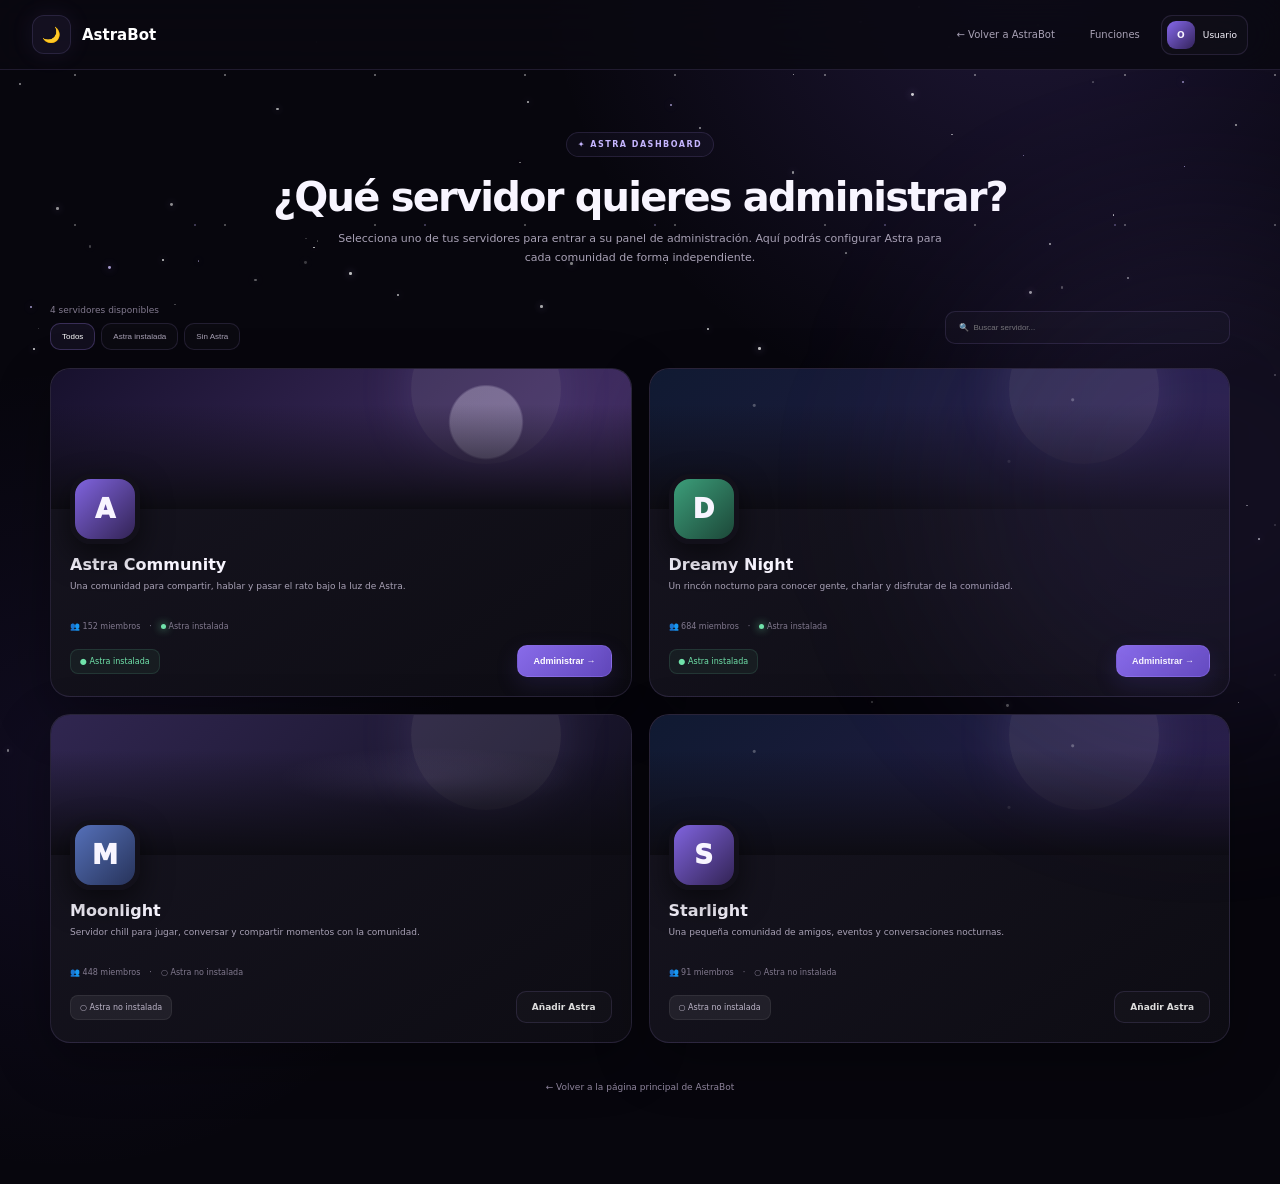
==== commit 7b8f3143: "Fix dashboard cache and unify visible admin sections" ====
--- a/dashboard/index.html
+++ b/dashboard/index.html
@@ -3,8 +3,8 @@
 <head>
 <meta charset="utf-8"><meta name="viewport" content="width=device-width,initial-scale=1">
 <title>AstraBot 🌙 — Dashboard</title>
-<link rel="stylesheet" href="../css/dashboard.css">
-<link rel="stylesheet" href="../css/animations.css">
+<link rel="stylesheet" href="../css/dashboard.css?v=20260827-2">
+<link rel="stylesheet" href="../css/animations.css?v=20260827-2">
 </head>
 <body><div class="starfield" aria-hidden="true"></div>
 <header class="top"><a class="brand" href="../"><span class="brand-icon">🌙</span>AstraBot</a><div class="top-right"><a class="top-link" href="../">← Volver a AstraBot</a><a class="top-link" href="../#features">Funciones</a><div class="user"><span class="avatar-mini">O</span>Usuario</div></div></header>
@@ -21,10 +21,10 @@
 </main>
 <main id="admin" class="admin view">
 <div class="admin-layout">
-<aside class="sidebar"><div class="side-server"><div id="sideAvatar" class="side-avatar">A</div><div><strong id="sideName">Astra Community</strong><span>Panel de administración</span></div></div><div class="side-title">Configuración</div><nav class="side-nav"><button class="nav-item active">⌂ General</button><button class="nav-item">👋 Bienvenidas</button><button class="nav-item">🛡️ Moderación</button><button class="nav-item">🤖 Autorrespuestas</button><button class="nav-item">📜 Logs</button><button class="nav-item">🎭 Reacciones</button><button class="nav-item">💰 AstraConomy</button><button class="nav-item">🛒 Tienda</button><button class="nav-item">🔥 Rachas</button><button class="nav-item">💍 Matrimonios</button><button class="nav-item">🏢 Empresas</button><button class="nav-item">❓ Daily Questions</button><button class="nav-item">📊 Estadísticas</button><button class="nav-item">⚙️ Permisos</button></nav><div class="side-bottom"><button class="btn secondary" onclick="showPicker()">← Mis servidores</button><a class="btn secondary" href="../">🌙 AstraBot</a></div></aside>
-<section class="admin-content"><div class="admin-head"><div class="admin-title"><div id="adminAvatar" class="admin-avatar">A</div><div><h2 id="adminName">Astra Community</h2><p id="adminDesc">Descripción del servidor</p></div></div><div class="admin-actions"><button class="btn secondary" onclick="showPicker()">← Volver</button><a class="btn secondary" href="../">Web de Astra</a></div></div><div class="notice">🔒 Estás administrando <b id="adminName2">Astra Community</b>. Las configuraciones de este panel pertenecen únicamente a este servidor.</div>
-<div class="panel"><div class="panel-head"><div><h3>Funciones de Astra</h3><p>Selecciona una sección para configurar el bot en tu servidor.</p></div></div><section class="modules"><article class="module"><span class="tag">Servidor</span><div class="ico">⚙️</div><h3>Configuración general</h3><p>Opciones principales, idioma, canales y comportamiento general de Astra.</p></article><article class="module"><span class="tag">Comunidad</span><div class="ico">👋</div><h3>Bienvenidas</h3><p>Mensajes, canales y configuración para nuevos miembros.</p></article><article class="module"><span class="tag">Seguridad</span><div class="ico">🛡️</div><h3>Moderación</h3><p>Automoderación, filtros, sanciones y herramientas de seguridad.</p></article><article class="module"><span class="tag">Automático</span><div class="ico">🤖</div><h3>Autorrespuestas</h3><p>Disparadores, palabras clave y respuestas automáticas.</p></article><article class="module"><span class="tag">Registro</span><div class="ico">📜</div><h3>Logs</h3><p>Configura qué eventos registra Astra y en qué canales.</p></article><article class="module"><span class="tag">Social</span><div class="ico">🎭</div><h3>Reacciones</h3><p>Respuestas, GIFs y acciones automáticas de la comunidad.</p></article><article class="module"><span class="tag">Economía</span><div class="ico">💰</div><h3>AstraConomy</h3><p>Monedas, recompensas, economía, inventario y sistemas del servidor.</p></article><article class="module"><span class="tag">Economía</span><div class="ico">🛒</div><h3>Tienda</h3><p>Objetos, precios, recompensas y configuración de la tienda.</p></article><article class="module"><span class="tag">Social</span><div class="ico">🔥</div><h3>Rachas</h3><p>Configura las rachas de actividad y sus recompensas.</p></article><article class="module"><span class="tag">Social</span><div class="ico">💍</div><h3>Matrimonios</h3><p>Opciones para propuestas, parejas, anillos y matrimonios.</p></article><article class="module"><span class="tag">Economía</span><div class="ico">🏢</div><h3>Empresas</h3><p>Gestiona empresas, trabajos y sistemas económicos avanzados.</p></article><article class="module"><span class="tag">Contenido</span><div class="ico">❓</div><h3>Daily Questions</h3><p>Configura preguntas diarias, canales, horarios y recompensas.</p></article><article class="module"><span class="tag">Datos</span><div class="ico">📊</div><h3>Estadísticas</h3><p>Consulta actividad, crecimiento y estadísticas de tu comunidad.</p></article><article class="module"><span class="tag">Acceso</span><div class="ico">🔐</div><h3>Permisos</h3><p>Define qué roles pueden utilizar y administrar las funciones de Astra.</p></article></section></div></section>
+<aside class="sidebar"><div class="side-server"><div id="sideAvatar" class="side-avatar">A</div><div><strong id="sideName">Astra Community</strong><span>Panel de administración</span></div></div><div class="side-title">Configuración</div><nav class="side-nav"><button class="nav-item active">⚙️ General</button><button class="nav-item">👋 Bienvenidas</button><button class="nav-item">🛡️ Moderación</button><button class="nav-item">🤖 Autorrespuestas</button><button class="nav-item">📜 Logs</button><button class="nav-item">🎭 Reacciones</button><button class="nav-item">📊 Estadísticas</button><button class="nav-item">🔐 Permisos</button></nav><div class="side-bottom"><button class="btn secondary" onclick="showPicker()">← Mis servidores</button><a class="btn secondary" href="../">🌙 AstraBot</a></div></aside>
+<section class="admin-content"><div class="admin-head"><div class="admin-title"><div id="adminAvatar" class="admin-avatar">A</div><div><h2 id="adminName">Astra Community</h2><p id="adminDesc">Panel de administración de Astra</p></div></div><div class="admin-actions"><button class="btn secondary" onclick="showPicker()">← Volver</button><a class="btn secondary" href="../">Web de Astra</a></div></div><div class="notice">🔒 Estás administrando <b id="adminName2">Astra Community</b>. Las configuraciones de este panel pertenecen únicamente a este servidor.</div>
+<div class="panel"><div class="panel-head"><div><h3>Funciones de Astra</h3><p>Selecciona una sección para configurar el bot en tu servidor.</p></div></div><section class="modules"><article class="module"><span class="tag">Servidor</span><div class="ico">⚙️</div><h3>Configuración general</h3><p>Opciones principales, idioma, canales y comportamiento general de Astra.</p></article><article class="module"><span class="tag">Comunidad</span><div class="ico">👋</div><h3>Bienvenidas</h3><p>Mensajes, canales y configuración para nuevos miembros.</p></article><article class="module"><span class="tag">Seguridad</span><div class="ico">🛡️</div><h3>Moderación</h3><p>Automoderación, filtros, sanciones y herramientas de seguridad.</p></article><article class="module"><span class="tag">Automático</span><div class="ico">🤖</div><h3>Autorrespuestas</h3><p>Disparadores, palabras clave y respuestas automáticas.</p></article><article class="module"><span class="tag">Registro</span><div class="ico">📜</div><h3>Logs</h3><p>Configura qué eventos registra Astra y en qué canales.</p></article><article class="module"><span class="tag">Social</span><div class="ico">🎭</div><h3>Reacciones</h3><p>Respuestas, GIFs y acciones automáticas de la comunidad.</p></article><article class="module"><span class="tag">Datos</span><div class="ico">📊</div><h3>Estadísticas</h3><p>Consulta actividad, crecimiento y estadísticas de tu comunidad.</p></article><article class="module"><span class="tag">Acceso</span><div class="ico">🔐</div><h3>Permisos</h3><p>Define qué roles pueden utilizar y administrar las funciones de Astra.</p></article></section></div></section>
 </div></main>
 <div id="toast" class="toast"></div>
-<script src="../js/dashboard.js"></script>
+<script src="../js/dashboard.js?v=20260827-2"></script>
 </body></html>
--- a/css/dashboard.css
+++ b/css/dashboard.css
@@ -5,8 +5,8 @@
 .starfield{position:fixed;inset:0;overflow:hidden;pointer-events:none;z-index:0}.star{position:absolute;width:var(--size);height:var(--size);left:var(--x);top:var(--y);border-radius:50%;background:#fff;opacity:var(--opacity);box-shadow:0 0 8px #cbbcff;animation:twinkle var(--duration) ease-in-out var(--delay) infinite,drift var(--drift) ease-in-out var(--delay) infinite alternate}.star.violet{background:#cfc0ff;box-shadow:0 0 10px #a987ff}.star.big{box-shadow:0 0 14px #fff,0 0 24px #a987ff66}
 .top{height:70px;position:sticky;top:0;z-index:50;display:flex;align-items:center;justify-content:space-between;padding:0 32px;border-bottom:1px solid var(--line);background:#0a0911d9;backdrop-filter:blur(24px)}.brand{display:flex;align-items:center;gap:11px;color:#fff;text-decoration:none;font-size:15px;font-weight:900}.brand-icon{width:39px;height:39px;display:grid;place-items:center;border:1px solid var(--line);border-radius:12px;background:#a987ff12;box-shadow:0 0 25px #a987ff16;animation:float 5s ease-in-out infinite}.top-right{display:flex;align-items:center;gap:7px}.top-link{color:var(--muted);font-size:10px;text-decoration:none;padding:10px 13px;border-radius:10px;border:1px solid transparent;transition:.2s}.top-link:hover{color:#fff;background:#fff1;border-color:var(--line)}.user{display:flex;align-items:center;gap:8px;padding:5px 10px 5px 5px;border:1px solid var(--line);border-radius:11px;background:#ffffff05;font-size:9px}.avatar-mini{width:28px;height:28px;display:grid;place-items:center;border-radius:9px;background:linear-gradient(135deg,#8669ec,#322259);font-weight:800}
 .page,.admin{width:min(1180px,calc(100% - 34px));margin:auto;padding:62px 0 90px}.intro{text-align:center;margin-bottom:38px;animation:rise .6s ease both}.eyebrow{display:inline-flex;padding:7px 11px;border:1px solid var(--line);border-radius:999px;background:#a987ff0b;color:#c6b6ff;font-size:8px;font-weight:900;letter-spacing:1.5px;text-transform:uppercase}.intro h1{font-size:40px;letter-spacing:-1.8px;margin:17px 0 10px}.intro p{max-width:620px;margin:auto;color:var(--muted);font-size:11px;line-height:1.7}.toolbar{display:flex;align-items:center;justify-content:space-between;gap:15px;margin-bottom:18px}.count{color:#81798e;font-size:9px;margin-bottom:8px}.filters{display:flex;gap:6px}.filter,.search{border:1px solid var(--line);background:#ffffff05;color:var(--muted);border-radius:10px;font-size:8px}.filter{padding:8px 11px;cursor:pointer}.filter.active,.filter:hover{color:#fff;background:#a987ff12;border-color:#a987ff42}.search{width:285px;padding:11px 13px;outline:0;color:#fff}.search:focus{border-color:#a987ff55;box-shadow:0 0 25px #a987ff10}.grid{display:grid;grid-template-columns:repeat(2,1fr);gap:17px}.server-card{overflow:hidden;border:1px solid var(--line);border-radius:20px;background:linear-gradient(145deg,#171521,#0d0c13);box-shadow:0 18px 55px #0005;transition:.28s;animation:rise .65s ease both}.server-card:hover{transform:translateY(-6px);border-color:#a987ff4b;box-shadow:0 28px 80px #0008,0 0 45px #8c69e30d}.banner{height:140px;position:relative;overflow:hidden;background:linear-gradient(135deg,#443269,#151025)}.banner:before{content:"";position:absolute;width:150px;height:150px;border-radius:50%;right:12%;top:-55px;background:#eee8ff18;box-shadow:0 0 55px #bca5ff25}.banner:after{content:"";position:absolute;inset:0;background:linear-gradient(180deg,transparent 25%,#0d0c13 100%)}.banner.night{background:radial-gradient(circle at 18% 26%,#fff4 0 1px,transparent 2px),radial-gradient(circle at 73% 22%,#fff4 0 1px,transparent 2px),radial-gradient(circle at 62% 66%,#fff3 0 1px,transparent 2px),linear-gradient(135deg,#101a32,#281c46)}.banner.moon{background:radial-gradient(circle at 75% 38%,#eee8ff4d 0 8%,transparent 8.5%),linear-gradient(135deg,#17112d,#49336d)}.banner.cloud{background:radial-gradient(ellipse at 65% 45%,#bca7ff20,transparent 28%),linear-gradient(135deg,#302650,#121020)}.server-body{padding:0 19px 19px;position:relative}.server-avatar{width:70px;height:70px;margin-top:-35px;border:5px solid #12101a;border-radius:21px;display:grid;place-items:center;font-size:26px;font-weight:950;background:linear-gradient(135deg,#8064df,#322354);box-shadow:0 12px 30px #0008;position:relative;z-index:2}.server-avatar.green{background:linear-gradient(135deg,#3c9e7a,#1c4738)}.server-avatar.blue{background:linear-gradient(135deg,#5570b9,#27335a)}.server-info{padding-top:11px}.server-name{font-size:16px;font-weight:900;margin:0}.server-desc{font-size:9px;color:var(--muted);line-height:1.55;min-height:30px;margin:6px 0 12px}.meta{display:flex;gap:9px;color:#81798e;font-size:8px;margin-bottom:14px}.dot{display:inline-block;width:5px;height:5px;border-radius:50%;background:var(--green);box-shadow:0 0 9px var(--green)}.status{display:flex;align-items:center;justify-content:space-between;gap:10px}.installed,.not-installed{font-size:8px;padding:7px 9px;border-radius:8px}.installed{color:var(--green);background:#70e2aa0e;border:1px solid #70e2aa22}.not-installed{color:#bcb5c8;background:#fff1;border:1px solid #fff1}.btn{display:inline-flex;align-items:center;justify-content:center;border:1px solid #a987ff40;background:linear-gradient(135deg,#886be9,#6248bd);color:#fff;border-radius:10px;padding:10px 15px;font-size:9px;font-weight:850;text-decoration:none;cursor:pointer;transition:.2s;box-shadow:0 8px 22px #654cc42b}.btn:hover{transform:translateY(-2px);filter:brightness(1.08);box-shadow:0 12px 28px #654cc44a}.btn.secondary{background:#ffffff06;border-color:var(--line);color:#ddd;box-shadow:none}.empty{display:none;grid-column:1/-1;text-align:center;padding:55px;border:1px dashed var(--line);border-radius:18px;color:var(--muted);font-size:10px}.back{text-align:center;margin-top:32px}.back a{color:#958ba4;font-size:9px;text-decoration:none}
-.view{display:none}.view.active{display:block;animation:fade .3s ease}.admin{width:min(1450px,calc(100% - 34px));padding:38px 0 80px;min-height:calc(100vh - 70px)}.admin-layout{display:grid;grid-template-columns:320px minmax(0,1fr);gap:26px;min-height:calc(100vh - 140px)}
-.sidebar{position:sticky;top:88px;height:calc(100vh - 120px);min-height:680px;padding:18px;border:1px solid var(--line);border-radius:20px;background:linear-gradient(160deg,#14121fdd,#0d0c14ee);backdrop-filter:blur(20px);box-shadow:0 20px 70px #0005;display:flex;flex-direction:column;overflow:hidden}.side-server{display:flex;align-items:center;gap:11px;padding:9px;border:1px solid #fff1;border-radius:13px;background:#ffffff05;margin-bottom:16px}.side-avatar{width:43px;height:43px;border-radius:13px;display:grid;place-items:center;background:linear-gradient(135deg,#8064df,#322354);font-weight:900}.side-server strong{font-size:11px}.side-server span{display:block;color:var(--muted);font-size:8px;margin-top:3px}.side-title{font-size:8px;color:#777084;letter-spacing:1.2px;text-transform:uppercase;font-weight:900;padding:7px 9px}.side-nav{overflow-y:auto;padding-right:4px;flex:1;scrollbar-width:thin;scrollbar-color:#8064df44 transparent}.side-nav::-webkit-scrollbar{width:5px}.side-nav::-webkit-scrollbar-thumb{background:#8064df55;border-radius:10px}.nav-item{width:100%;border:0;background:transparent;color:#aaa2b5;text-align:left;padding:11px 12px;border-radius:11px;margin:2px 0;font-size:9px;cursor:pointer;transition:.2s}.nav-item:hover{background:#a987ff0d;color:#fff}.nav-item.active{background:linear-gradient(90deg,#a987ff1c,#a987ff08);color:#fff;box-shadow:inset 2px 0 #a987ff}.side-bottom{padding-top:12px;border-top:1px solid var(--line);display:grid;gap:7px}.side-bottom .btn{width:100%}
-.admin-content{min-width:0}.admin-head{display:flex;align-items:center;justify-content:space-between;gap:20px;margin-bottom:18px}.admin-title{display:flex;align-items:center;gap:14px}.admin-avatar{width:64px;height:64px;border-radius:19px;display:grid;place-items:center;background:linear-gradient(135deg,#8064df,#322354);font-weight:950;font-size:23px;box-shadow:0 10px 35px #0006;animation:pulse 4s ease-in-out infinite}.admin-title h2{margin:0;font-size:27px;letter-spacing:-.8px}.admin-title p{margin:5px 0 0;color:var(--muted);font-size:9px}.admin-actions{display:flex;gap:8px}.notice{padding:15px 17px;margin-bottom:18px;border:1px solid var(--line);border-radius:14px;background:linear-gradient(90deg,#a987ff0a,#fff2);color:var(--muted);font-size:9px}.panel{padding:30px;border:1px solid var(--line);border-radius:20px;background:linear-gradient(145deg,#15131fdd,#0d0c14ee);box-shadow:0 18px 60px #0004;animation:rise .45s ease}.panel-head{display:flex;justify-content:space-between;align-items:center;margin-bottom:19px}.panel-head h3{font-size:19px;margin:0}.panel-head p{font-size:10px;color:var(--muted);margin:5px 0 0}.modules{display:grid;grid-template-columns:repeat(2,minmax(0,1fr));gap:18px}.module{position:relative;padding:24px;min-height:185px;border:1px solid var(--line);background:linear-gradient(145deg,#181621,#0e0d14);border-radius:17px;transition:.25s;overflow:hidden}.module:after{content:"";position:absolute;width:120px;height:120px;right:-55px;bottom:-60px;border-radius:50%;background:#a987ff15;filter:blur(14px)}.module:hover{transform:translateY(-4px);border-color:#a987ff45;box-shadow:0 18px 50px #0007}.module .ico{font-size:30px;filter:drop-shadow(0 0 9px #a987ff40)}.module h3{font-size:14px;margin:15px 0 7px}.module p{color:var(--muted);font-size:10px;line-height:1.6;margin:0}.module .tag{position:absolute;right:14px;top:14px;font-size:7px;color:#bbaaff;border:1px solid #a987ff22;padding:5px 7px;border-radius:999px;background:#a987ff0b}.toast{position:fixed;right:20px;bottom:20px;padding:12px 15px;border:1px solid #70e2aa35;background:#0e1714ed;color:#b9f3d5;border-radius:11px;font-size:9px;display:none;z-index:80;animation:rise .25s ease}
-@media(max-width:900px){.admin-layout{grid-template-columns:1fr}.sidebar{position:relative;top:0;height:auto;min-height:0}.side-nav{display:grid;grid-template-columns:repeat(2,1fr);max-height:250px}.modules{grid-template-columns:1fr}.admin{width:calc(100% - 24px)}}
+.view{display:none}.view.active{display:block;animation:fade .3s ease}.admin{width:min(1600px,calc(100% - 28px));padding:38px 0 80px;min-height:calc(100vh - 70px)}.admin-layout{display:grid;grid-template-columns:350px minmax(0,1fr);gap:30px;min-height:calc(100vh - 140px)}
+.sidebar{position:sticky;top:88px;height:calc(100vh - 120px);min-height:700px;padding:22px;border:1px solid var(--line);border-radius:22px;background:linear-gradient(160deg,#14121fdd,#0d0c14ee);backdrop-filter:blur(20px);box-shadow:0 24px 80px #0006;display:flex;flex-direction:column;overflow:hidden}.side-server{display:flex;align-items:center;gap:12px;padding:11px;border:1px solid #fff1;border-radius:15px;background:#ffffff05;margin-bottom:18px}.side-avatar{width:48px;height:48px;border-radius:14px;display:grid;place-items:center;background:linear-gradient(135deg,#8064df,#322354);font-weight:900}.side-server strong{font-size:12px}.side-server span{display:block;color:var(--muted);font-size:9px;margin-top:3px}.side-title{font-size:8px;color:#777084;letter-spacing:1.2px;text-transform:uppercase;font-weight:900;padding:8px 10px}.side-nav{overflow-y:auto;padding-right:6px;flex:1;scrollbar-width:thin;scrollbar-color:#8064df66 transparent}.side-nav::-webkit-scrollbar{width:6px}.side-nav::-webkit-scrollbar-thumb{background:#8064df66;border-radius:10px}.nav-item{width:100%;border:0;background:transparent;color:#aaa2b5;text-align:left;padding:13px 13px;border-radius:12px;margin:2px 0;font-size:10px;cursor:pointer;transition:.2s}.nav-item:hover{background:#a987ff0d;color:#fff}.nav-item.active{background:linear-gradient(90deg,#a987ff1c,#a987ff08);color:#fff;box-shadow:inset 3px 0 #a987ff}.side-bottom{padding-top:14px;border-top:1px solid var(--line);display:grid;gap:8px}.side-bottom .btn{width:100%}
+.admin-content{min-width:0}.admin-head{display:flex;align-items:center;justify-content:space-between;gap:20px;margin-bottom:20px}.admin-title{display:flex;align-items:center;gap:16px}.admin-avatar{width:72px;height:72px;border-radius:21px;display:grid;place-items:center;background:linear-gradient(135deg,#8064df,#322354);font-weight:950;font-size:25px;box-shadow:0 12px 40px #0007;animation:pulse 4s ease-in-out infinite}.admin-title h2{margin:0;font-size:30px;letter-spacing:-.9px}.admin-title p{margin:6px 0 0;color:var(--muted);font-size:10px}.admin-actions{display:flex;gap:9px}.notice{padding:17px 19px;margin-bottom:20px;border:1px solid var(--line);border-radius:16px;background:linear-gradient(90deg,#a987ff0a,#fff2);color:var(--muted);font-size:10px}.panel{padding:36px;border:1px solid var(--line);border-radius:24px;background:linear-gradient(145deg,#15131fdd,#0d0c14ee);box-shadow:0 22px 75px #0005;animation:rise .45s ease}.panel-head{display:flex;justify-content:space-between;align-items:center;margin-bottom:24px}.panel-head h3{font-size:22px;margin:0}.panel-head p{font-size:11px;color:var(--muted);margin:6px 0 0}.modules{display:grid;grid-template-columns:repeat(2,minmax(0,1fr));gap:22px}.module{position:relative;padding:28px;min-height:215px;border:1px solid var(--line);background:linear-gradient(145deg,#181621,#0e0d14);border-radius:19px;transition:.25s;overflow:hidden}.module:after{content:"";position:absolute;width:150px;height:150px;right:-65px;bottom:-75px;border-radius:50%;background:#a987ff15;filter:blur(16px)}.module:hover{transform:translateY(-5px);border-color:#a987ff45;box-shadow:0 22px 60px #0008}.module .ico{font-size:34px;filter:drop-shadow(0 0 10px #a987ff40)}.module h3{font-size:16px;margin:17px 0 8px}.module p{color:var(--muted);font-size:11px;line-height:1.65;margin:0;max-width:650px}.module .tag{position:absolute;right:16px;top:16px;font-size:8px;color:#bbaaff;border:1px solid #a987ff22;padding:6px 8px;border-radius:999px;background:#a987ff0b}.toast{position:fixed;right:20px;bottom:20px;padding:12px 15px;border:1px solid #70e2aa35;background:#0e1714ed;color:#b9f3d5;border-radius:11px;font-size:9px;display:none;z-index:80;animation:rise .25s ease}
+@media(max-width:1100px){.admin-layout{grid-template-columns:300px 1fr}.admin{width:calc(100% - 24px)}.modules{grid-template-columns:1fr}}@media(max-width:900px){.admin-layout{grid-template-columns:1fr}.sidebar{position:relative;top:0;height:auto;min-height:0}.side-nav{display:grid;grid-template-columns:repeat(2,1fr);max-height:280px}.modules{grid-template-columns:1fr}.admin{width:calc(100% - 24px)}}
 @media(max-width:520px){.top{padding:0 14px}.top-right .top-link{display:none}.page{width:calc(100% - 24px);padding-top:35px}.intro h1{font-size:29px}.filters{width:100%}.filter{flex:1}.search{width:100%}.toolbar{align-items:flex-start;flex-direction:column}.grid{grid-template-columns:1fr}.status{align-items:stretch;flex-direction:column}.status .btn{width:100%}.admin{padding-top:25px}.panel{padding:22px}.admin-head{align-items:flex-start;flex-direction:column}.admin-actions{width:100%}.admin-actions .btn{flex:1}.side-nav{grid-template-columns:1fr}.admin-title h2{font-size:22px}}
--- a/css/animations.css
+++ b/css/animations.css
@@ -1,3 +1,4 @@
+@import url('modules.css');
 @keyframes stars{to{background-position:150px 150px,310px 340px}}
 @keyframes orb{50%{transform:translate(-80px,30px) scale(1.12);opacity:.65}}
 @keyframes float{50%{transform:translateY(-7px)}}
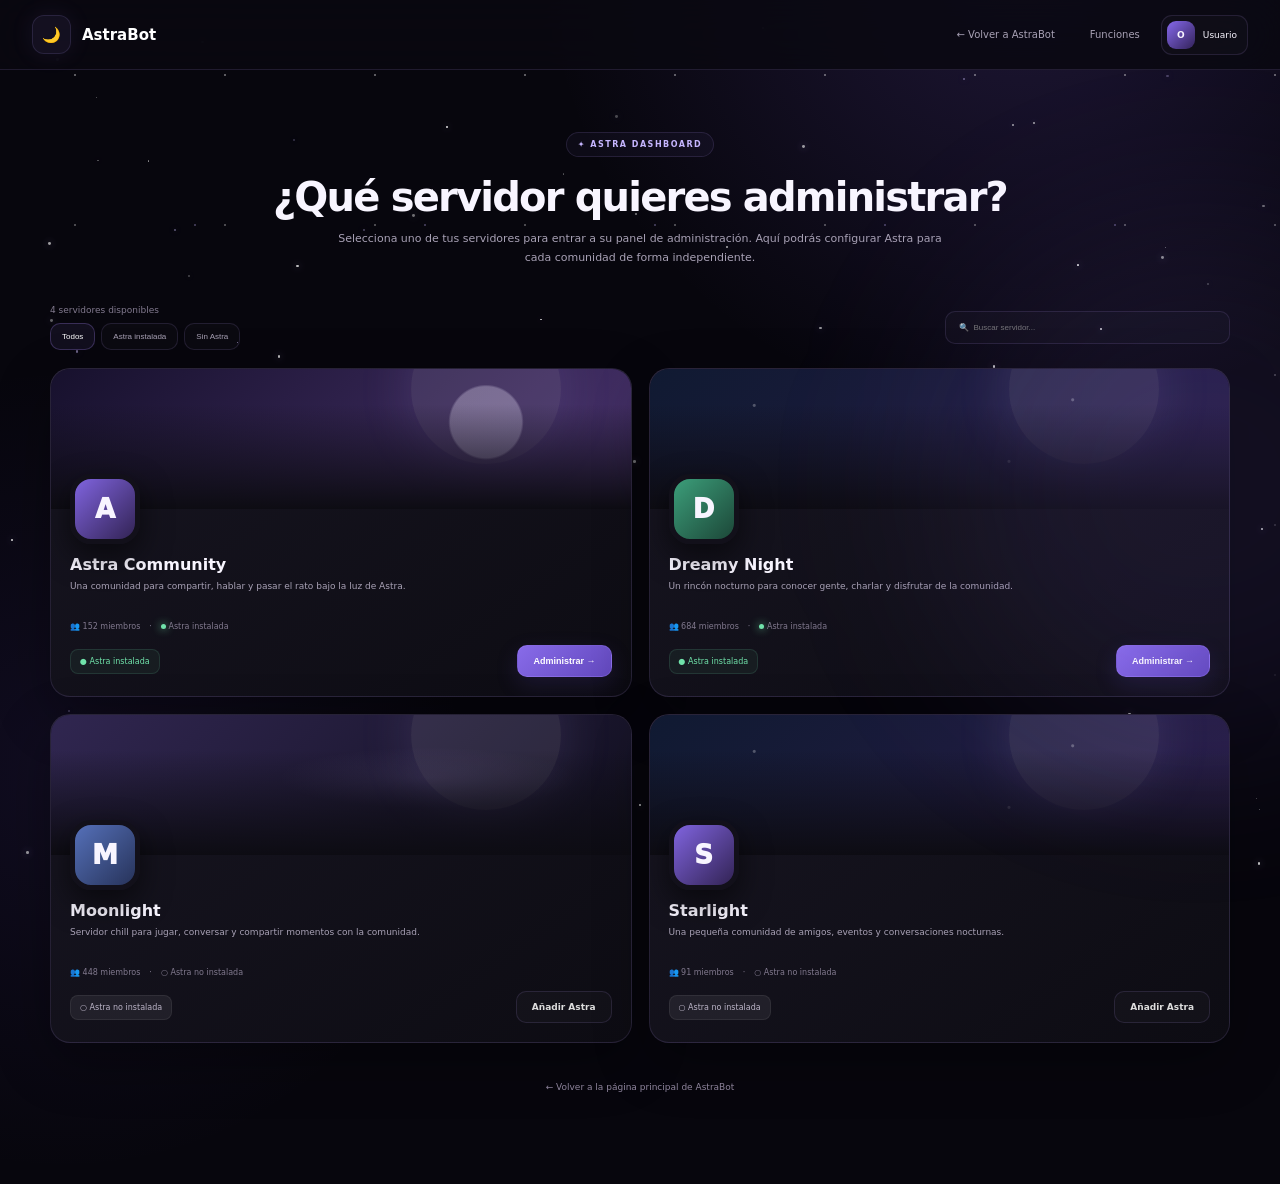
==== commit 620c6138: "Ampliar navegación visual del dashboard Astra" ====
--- a/dashboard/index.html
+++ b/dashboard/index.html
@@ -1,30 +1,144 @@
 <!doctype html>
 <html lang="es">
 <head>
-<meta charset="utf-8"><meta name="viewport" content="width=device-width,initial-scale=1">
+<meta charset="utf-8">
+<meta name="viewport" content="width=device-width,initial-scale=1">
 <title>AstraBot 🌙 — Dashboard</title>
-<link rel="stylesheet" href="../css/dashboard.css?v=20260827-2">
-<link rel="stylesheet" href="../css/animations.css?v=20260827-2">
+<link rel="stylesheet" href="../css/dashboard.css?v=20260827-3">
+<link rel="stylesheet" href="../css/animations.css?v=20260827-3">
 </head>
-<body><div class="starfield" aria-hidden="true"></div>
-<header class="top"><a class="brand" href="../"><span class="brand-icon">🌙</span>AstraBot</a><div class="top-right"><a class="top-link" href="../">← Volver a AstraBot</a><a class="top-link" href="../#features">Funciones</a><div class="user"><span class="avatar-mini">O</span>Usuario</div></div></header>
+<body>
+<div class="starfield" aria-hidden="true"></div>
+
+<header class="top">
+  <a class="brand" href="../"><span class="brand-icon">🌙</span>AstraBot</a>
+  <div class="top-right">
+    <a class="top-link" href="../">← Volver a AstraBot</a>
+    <a class="top-link" href="../#features">Funciones</a>
+    <div class="user"><span class="avatar-mini">O</span>Usuario</div>
+  </div>
+</header>
+
 <main id="picker" class="page view active">
-<section class="intro"><div class="eyebrow">✦ Astra Dashboard</div><h1>¿Qué servidor quieres administrar?</h1><p>Selecciona uno de tus servidores para entrar a su panel de administración. Aquí podrás configurar Astra para cada comunidad de forma independiente.</p></section>
-<div class="toolbar"><div><div class="count">4 servidores disponibles</div><div class="filters"><button class="filter active" data-filter="all">Todos</button><button class="filter" data-filter="installed">Astra instalada</button><button class="filter" data-filter="not">Sin Astra</button></div></div><input id="search" class="search" placeholder="🔍  Buscar servidor..." autocomplete="off"></div>
-<section id="serverGrid" class="grid">
-<article class="server-card" data-name="Astra Community" data-state="installed"><div class="banner moon"></div><div class="server-body"><div class="server-avatar">A</div><div class="server-info"><h2 class="server-name">Astra Community</h2><p class="server-desc">Una comunidad para compartir, hablar y pasar el rato bajo la luz de Astra.</p><div class="meta"><span>👥 152 miembros</span><span>·</span><span><i class="dot"></i> Astra instalada</span></div><div class="status"><span class="installed">● Astra instalada</span><button class="btn" onclick="openAdmin('Astra Community','A','Una comunidad para compartir, hablar y pasar el rato bajo la luz de Astra.')">Administrar →</button></div></div></div></article>
-<article class="server-card" data-name="Dreamy Night" data-state="installed"><div class="banner night"></div><div class="server-body"><div class="server-avatar green">D</div><div class="server-info"><h2 class="server-name">Dreamy Night</h2><p class="server-desc">Un rincón nocturno para conocer gente, charlar y disfrutar de la comunidad.</p><div class="meta"><span>👥 684 miembros</span><span>·</span><span><i class="dot"></i> Astra instalada</span></div><div class="status"><span class="installed">● Astra instalada</span><button class="btn" onclick="openAdmin('Dreamy Night','D','Un rincón nocturno para conocer gente, charlar y disfrutar de la comunidad.')">Administrar →</button></div></div></div></article>
-<article class="server-card" data-name="Moonlight" data-state="not"><div class="banner cloud"></div><div class="server-body"><div class="server-avatar blue">M</div><div class="server-info"><h2 class="server-name">Moonlight</h2><p class="server-desc">Servidor chill para jugar, conversar y compartir momentos con la comunidad.</p><div class="meta"><span>👥 448 miembros</span><span>·</span><span>○ Astra no instalada</span></div><div class="status"><span class="not-installed">○ Astra no instalada</span><a class="btn secondary" href="#" onclick="toast('Aquí se abrirá la invitación de Astra');return false">Añadir Astra</a></div></div></div></article>
-<article class="server-card" data-name="Starlight" data-state="not"><div class="banner night"></div><div class="server-body"><div class="server-avatar">S</div><div class="server-info"><h2 class="server-name">Starlight</h2><p class="server-desc">Una pequeña comunidad de amigos, eventos y conversaciones nocturnas.</p><div class="meta"><span>👥 91 miembros</span><span>·</span><span>○ Astra no instalada</span></div><div class="status"><span class="not-installed">○ Astra no instalada</span><a class="btn secondary" href="#" onclick="toast('Aquí se abrirá la invitación de Astra');return false">Añadir Astra</a></div></div></div></article>
-<div id="empty" class="empty">No encontramos ningún servidor con ese nombre.</div></section>
-<div class="back"><a href="../">← Volver a la página principal de AstraBot</a></div>
+  <section class="intro">
+    <div class="eyebrow">✦ Astra Dashboard</div>
+    <h1>¿Qué servidor quieres administrar?</h1>
+    <p>Selecciona uno de tus servidores para entrar a su panel de administración. Aquí podrás configurar Astra para cada comunidad de forma independiente.</p>
+  </section>
+
+  <div class="toolbar">
+    <div>
+      <div class="count">4 servidores disponibles</div>
+      <div class="filters">
+        <button class="filter active" data-filter="all">Todos</button>
+        <button class="filter" data-filter="installed">Astra instalada</button>
+        <button class="filter" data-filter="not">Sin Astra</button>
+      </div>
+    </div>
+    <input id="search" class="search" placeholder="🔍  Buscar servidor..." autocomplete="off">
+  </div>
+
+  <section id="serverGrid" class="grid">
+    <article class="server-card" data-name="Astra Community" data-state="installed">
+      <div class="banner moon"></div>
+      <div class="server-body"><div class="server-avatar">A</div><div class="server-info">
+        <h2 class="server-name">Astra Community</h2>
+        <p class="server-desc">Una comunidad para compartir, hablar y pasar el rato bajo la luz de Astra.</p>
+        <div class="meta"><span>👥 152 miembros</span><span>·</span><span><i class="dot"></i> Astra instalada</span></div>
+        <div class="status"><span class="installed">● Astra instalada</span><button class="btn" onclick="openAdmin('Astra Community','A','Una comunidad para compartir, hablar y pasar el rato bajo la luz de Astra.')">Administrar →</button></div>
+      </div></div>
+    </article>
+
+    <article class="server-card" data-name="Dreamy Night" data-state="installed">
+      <div class="banner night"></div>
+      <div class="server-body"><div class="server-avatar green">D</div><div class="server-info">
+        <h2 class="server-name">Dreamy Night</h2>
+        <p class="server-desc">Un rincón nocturno para conocer gente, charlar y disfrutar de la comunidad.</p>
+        <div class="meta"><span>👥 684 miembros</span><span>·</span><span><i class="dot"></i> Astra instalada</span></div>
+        <div class="status"><span class="installed">● Astra instalada</span><button class="btn" onclick="openAdmin('Dreamy Night','D','Un rincón nocturno para conocer gente, charlar y disfrutar de la comunidad.')">Administrar →</button></div>
+      </div></div>
+    </article>
+
+    <article class="server-card" data-name="Moonlight" data-state="not">
+      <div class="banner cloud"></div>
+      <div class="server-body"><div class="server-avatar blue">M</div><div class="server-info">
+        <h2 class="server-name">Moonlight</h2>
+        <p class="server-desc">Servidor chill para jugar, conversar y compartir momentos con la comunidad.</p>
+        <div class="meta"><span>👥 448 miembros</span><span>·</span><span>○ Astra no instalada</span></div>
+        <div class="status"><span class="not-installed">○ Astra no instalada</span><a class="btn secondary" href="#" onclick="toast('Aquí se abrirá la invitación de Astra');return false">Añadir Astra</a></div>
+      </div></div>
+    </article>
+
+    <article class="server-card" data-name="Starlight" data-state="not">
+      <div class="banner night"></div>
+      <div class="server-body"><div class="server-avatar">S</div><div class="server-info">
+        <h2 class="server-name">Starlight</h2>
+        <p class="server-desc">Una pequeña comunidad de amigos, eventos y conversaciones nocturnas.</p>
+        <div class="meta"><span>👥 91 miembros</span><span>·</span><span>○ Astra no instalada</span></div>
+        <div class="status"><span class="not-installed">○ Astra no instalada</span><a class="btn secondary" href="#" onclick="toast('Aquí se abrirá la invitación de Astra');return false">Añadir Astra</a></div>
+      </div></div>
+    </article>
+    <div id="empty" class="empty">No encontramos ningún servidor con ese nombre.</div>
+  </section>
+  <div class="back"><a href="../">← Volver a la página principal de AstraBot</a></div>
 </main>
+
 <main id="admin" class="admin view">
-<div class="admin-layout">
-<aside class="sidebar"><div class="side-server"><div id="sideAvatar" class="side-avatar">A</div><div><strong id="sideName">Astra Community</strong><span>Panel de administración</span></div></div><div class="side-title">Configuración</div><nav class="side-nav"><button class="nav-item active">⚙️ General</button><button class="nav-item">👋 Bienvenidas</button><button class="nav-item">🛡️ Moderación</button><button class="nav-item">🤖 Autorrespuestas</button><button class="nav-item">📜 Logs</button><button class="nav-item">🎭 Reacciones</button><button class="nav-item">📊 Estadísticas</button><button class="nav-item">🔐 Permisos</button></nav><div class="side-bottom"><button class="btn secondary" onclick="showPicker()">← Mis servidores</button><a class="btn secondary" href="../">🌙 AstraBot</a></div></aside>
-<section class="admin-content"><div class="admin-head"><div class="admin-title"><div id="adminAvatar" class="admin-avatar">A</div><div><h2 id="adminName">Astra Community</h2><p id="adminDesc">Panel de administración de Astra</p></div></div><div class="admin-actions"><button class="btn secondary" onclick="showPicker()">← Volver</button><a class="btn secondary" href="../">Web de Astra</a></div></div><div class="notice">🔒 Estás administrando <b id="adminName2">Astra Community</b>. Las configuraciones de este panel pertenecen únicamente a este servidor.</div>
-<div class="panel"><div class="panel-head"><div><h3>Funciones de Astra</h3><p>Selecciona una sección para configurar el bot en tu servidor.</p></div></div><section class="modules"><article class="module"><span class="tag">Servidor</span><div class="ico">⚙️</div><h3>Configuración general</h3><p>Opciones principales, idioma, canales y comportamiento general de Astra.</p></article><article class="module"><span class="tag">Comunidad</span><div class="ico">👋</div><h3>Bienvenidas</h3><p>Mensajes, canales y configuración para nuevos miembros.</p></article><article class="module"><span class="tag">Seguridad</span><div class="ico">🛡️</div><h3>Moderación</h3><p>Automoderación, filtros, sanciones y herramientas de seguridad.</p></article><article class="module"><span class="tag">Automático</span><div class="ico">🤖</div><h3>Autorrespuestas</h3><p>Disparadores, palabras clave y respuestas automáticas.</p></article><article class="module"><span class="tag">Registro</span><div class="ico">📜</div><h3>Logs</h3><p>Configura qué eventos registra Astra y en qué canales.</p></article><article class="module"><span class="tag">Social</span><div class="ico">🎭</div><h3>Reacciones</h3><p>Respuestas, GIFs y acciones automáticas de la comunidad.</p></article><article class="module"><span class="tag">Datos</span><div class="ico">📊</div><h3>Estadísticas</h3><p>Consulta actividad, crecimiento y estadísticas de tu comunidad.</p></article><article class="module"><span class="tag">Acceso</span><div class="ico">🔐</div><h3>Permisos</h3><p>Define qué roles pueden utilizar y administrar las funciones de Astra.</p></article></section></div></section>
-</div></main>
+  <div class="admin-layout">
+    <aside class="sidebar">
+      <div class="side-server">
+        <div id="sideAvatar" class="side-avatar">A</div>
+        <div><strong id="sideName">Astra Community</strong><span>Panel de administración</span></div>
+      </div>
+      <div class="side-title">Configuración</div>
+      <nav class="side-nav">
+        <button class="nav-item active">⚙️ General</button>
+        <button class="nav-item">👋 Bienvenidas</button>
+        <button class="nav-item">🚀 Boosters</button>
+        <button class="nav-item">🛡️ Moderación</button>
+        <button class="nav-item">🤖 Autorrespuestas</button>
+        <button class="nav-item">📜 Logs</button>
+        <button class="nav-item">🎭 Reacciones</button>
+        <button class="nav-item">📊 Estadísticas</button>
+        <button class="nav-item">🔐 Permisos</button>
+      </nav>
+      <div class="side-bottom">
+        <button class="btn secondary" onclick="showPicker()">← Mis servidores</button>
+        <a class="btn secondary" href="../">🌙 AstraBot</a>
+      </div>
+    </aside>
+
+    <section class="admin-content">
+      <div class="admin-head">
+        <div class="admin-title">
+          <div id="adminAvatar" class="admin-avatar">A</div>
+          <div><h2 id="adminName">Astra Community</h2><p id="adminDesc">Panel de administración de Astra</p></div>
+        </div>
+        <div class="admin-actions">
+          <button class="btn secondary" onclick="showPicker()">← Volver</button>
+          <a class="btn secondary" href="../">Web de Astra</a>
+        </div>
+      </div>
+      <div class="notice">🔒 Estás administrando <b id="adminName2">Astra Community</b>. Las configuraciones de este panel pertenecen únicamente a este servidor.</div>
+      <div class="panel">
+        <div class="panel-head"><div><h3>Funciones de Astra</h3><p>Selecciona una sección para configurar el bot en tu servidor.</p></div></div>
+        <section class="modules">
+          <article class="module"><span class="tag">Servidor</span><div class="ico">⚙️</div><h3>Configuración general</h3><p>Opciones principales, idioma, canales y comportamiento general de Astra.</p></article>
+          <article class="module"><span class="tag">Comunidad</span><div class="ico">👋</div><h3>Bienvenidas</h3><p>Mensajes, canales y configuración para nuevos miembros.</p></article>
+          <article class="module"><span class="tag">Comunidad</span><div class="ico">🚀</div><h3>Boosters</h3><p>Configuración visual de las funciones de Booster de Astra.</p></article>
+          <article class="module"><span class="tag">Seguridad</span><div class="ico">🛡️</div><h3>Moderación</h3><p>Herramientas de moderación y seguridad disponibles para Astra.</p></article>
+          <article class="module"><span class="tag">Automático</span><div class="ico">🤖</div><h3>Autorrespuestas</h3><p>Disparadores, palabras clave y respuestas automáticas.</p></article>
+          <article class="module"><span class="tag">Registro</span><div class="ico">📜</div><h3>Logs</h3><p>Configura qué eventos registra Astra y en qué canales.</p></article>
+          <article class="module"><span class="tag">Social</span><div class="ico">🎭</div><h3>Reacciones</h3><p>Respuestas, GIFs y acciones sociales de la comunidad.</p></article>
+          <article class="module"><span class="tag">Datos</span><div class="ico">📊</div><h3>Estadísticas</h3><p>Actividad, crecimiento y estadísticas visuales del servidor.</p></article>
+          <article class="module"><span class="tag">Acceso</span><div class="ico">🔐</div><h3>Permisos</h3><p>Define qué roles pueden utilizar y administrar las funciones de Astra.</p></article>
+        </section>
+      </div>
+    </section>
+  </div>
+</main>
+
 <div id="toast" class="toast"></div>
-<script src="../js/dashboard.js?v=20260827-2"></script>
-</body></html>+<script src="../js/dashboard.js?v=20260827-3"></script>
+</body>
+</html>
